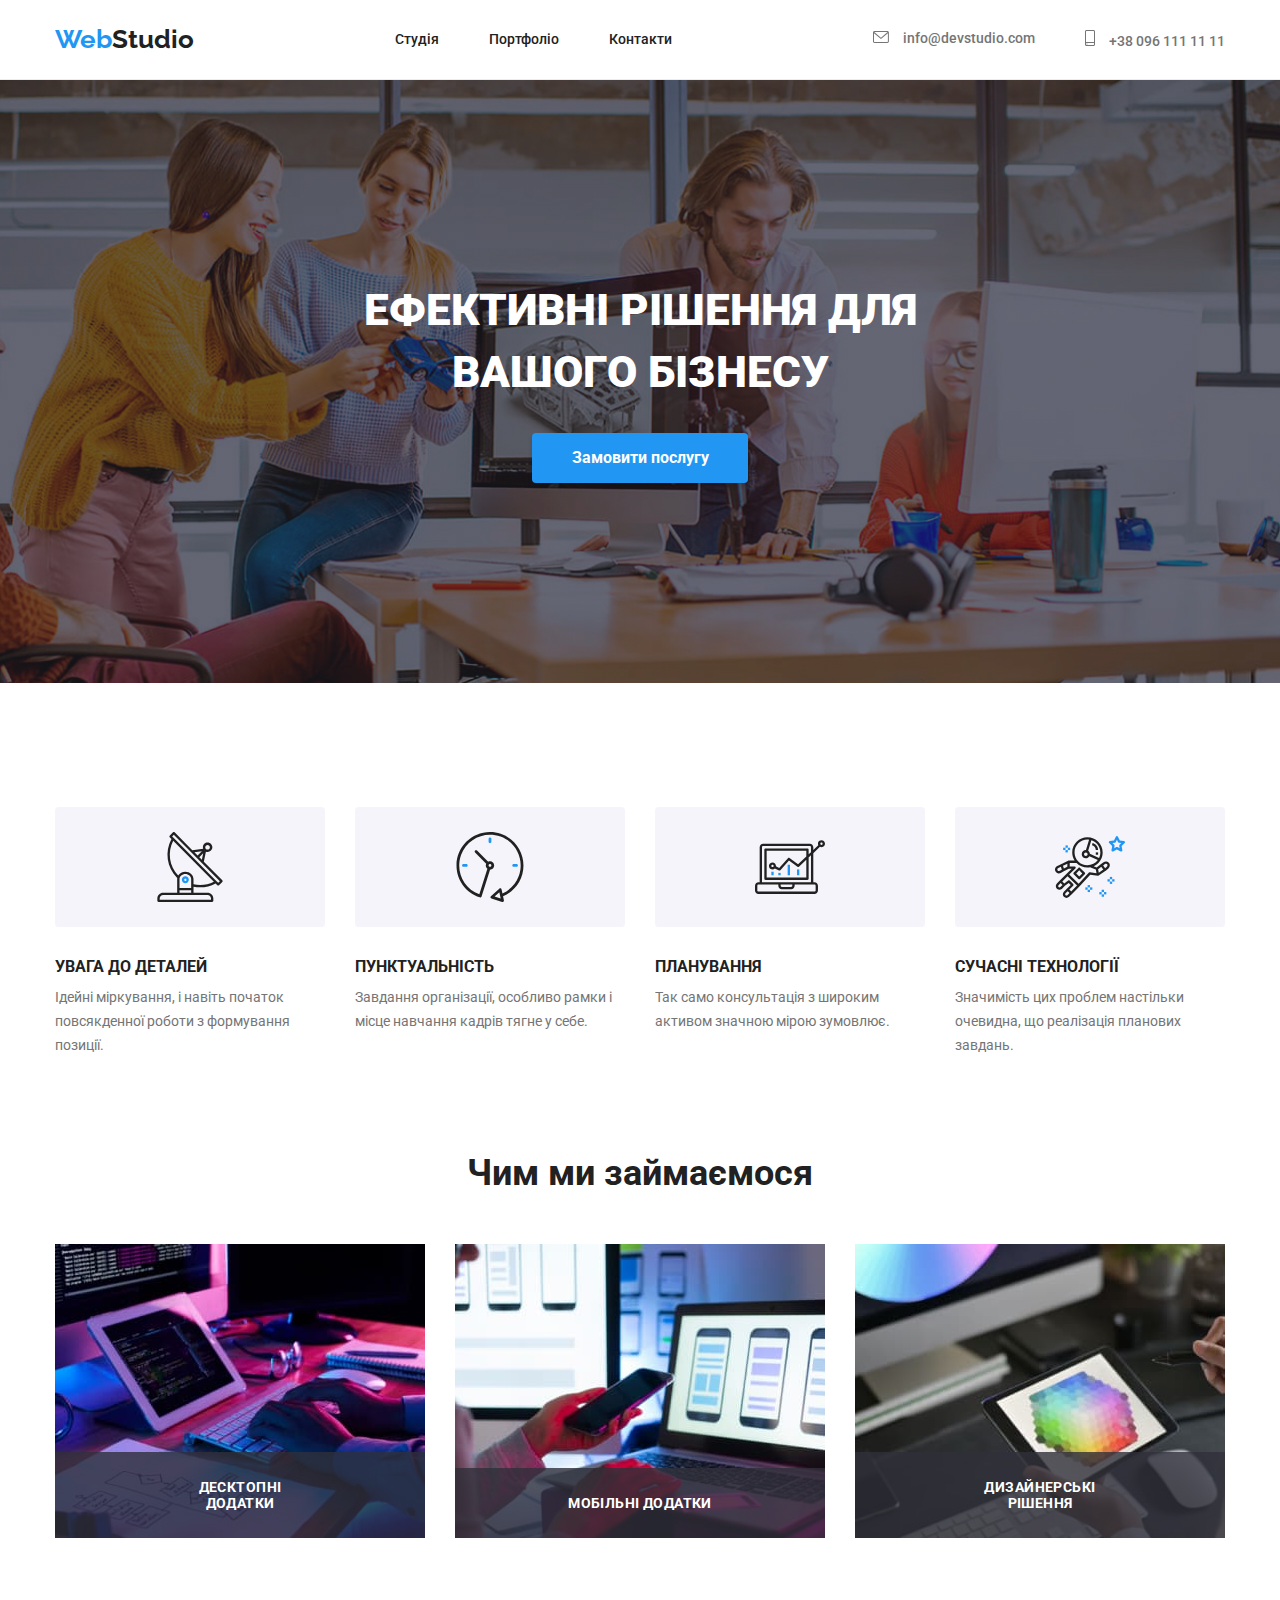
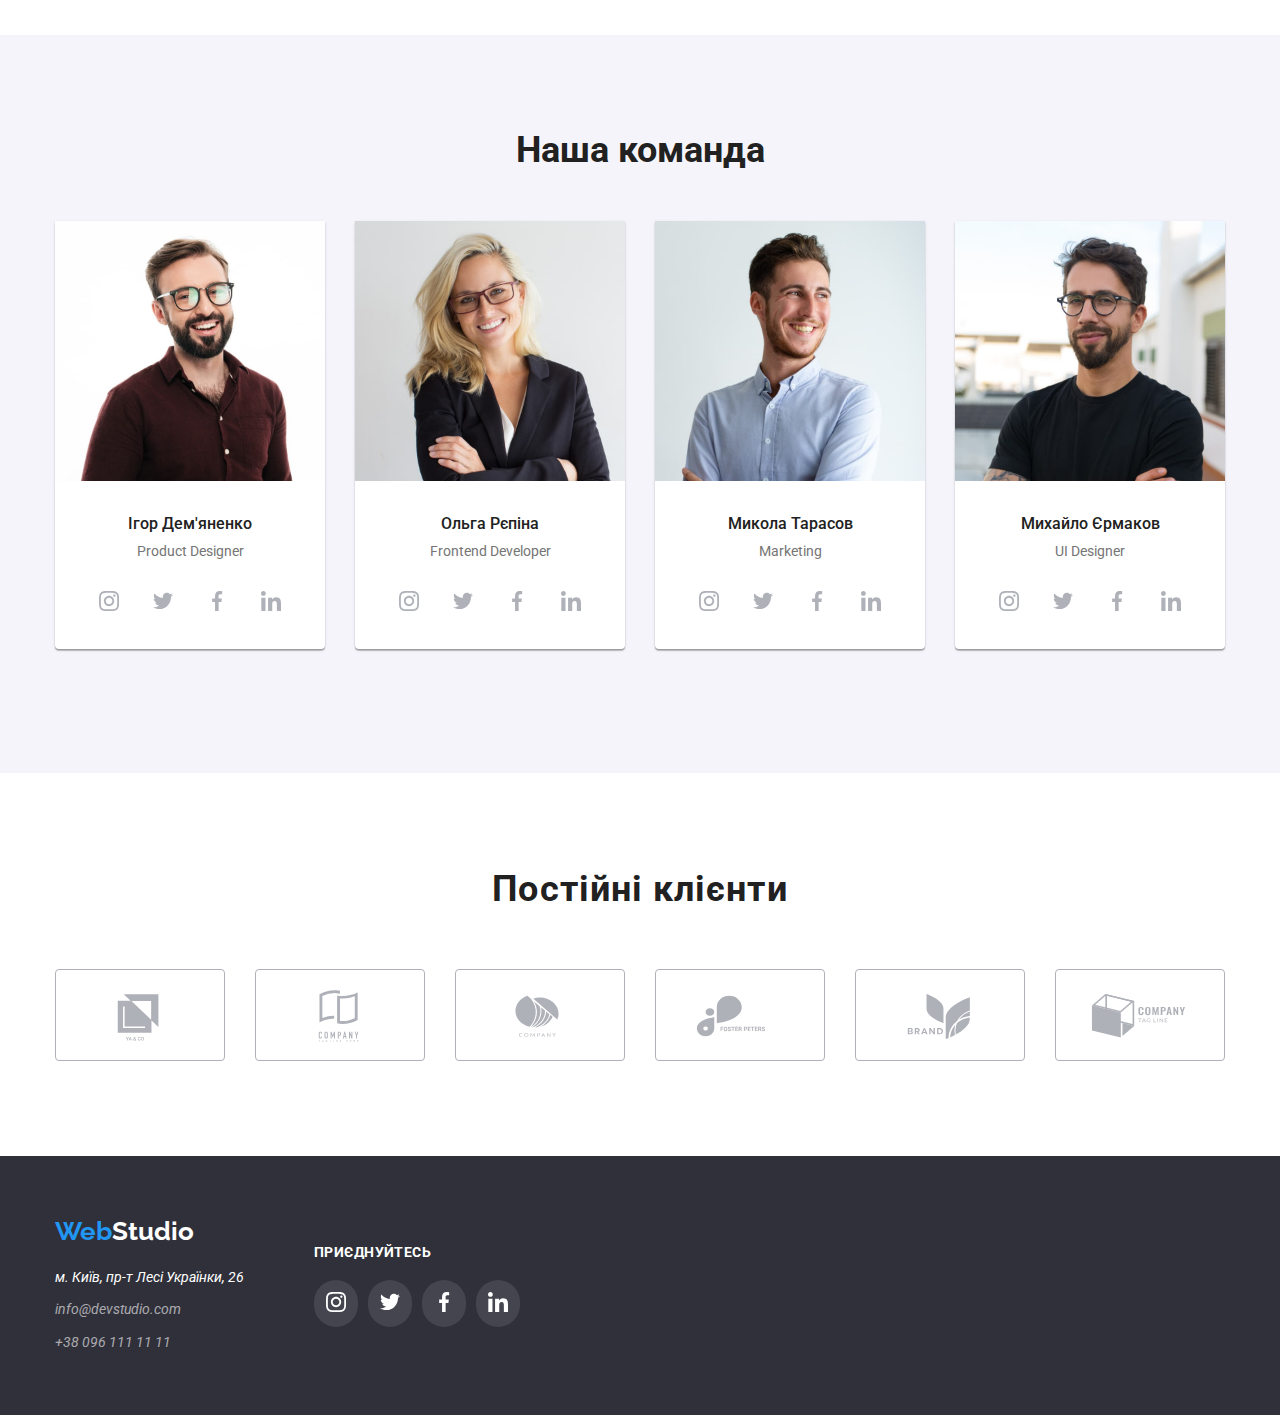
==== index.html @ 52e3fc61 "update" ====
<!DOCTYPE html>
<html lang="en">
  <head>
    <meta charset="UTF-8" />
    <meta name="viewport" content="width=device-width, initial-scale=1.0" />
    <link
      rel="stylesheet"
      href="https://cdnjs.cloudflare.com/ajax/libs/modern-normalize/2.0.0/modern-normalize.min.css"
    />
    <title>WebStudio</title>
    <link rel="preconnect" href="https://fonts.googleapis.com" />
    <link rel="preconnect" href="https://fonts.gstatic.com" crossorigin />
    <link
      href="https://fonts.googleapis.com/css2?family=Raleway:wght@700&family=Roboto:wght@400;500;700;900&display=swap"
      rel="stylesheet"
    />
    <link rel="stylesheet" href="./css/styles.css" />
  </head>
  <body>
    <header class="header">
      <div class="container">
        <a class="header-logo" href="./index.html"
          >Web<span class="header-span">Studio</span></a
        >
        <nav class="navigation">
          <ul class="nav-list">
            <li class="nav-list-item">
              <a class="nav-list-link" href="./index.html">Студія</a>
            </li>
            <li class="nav-list-item">
              <a class="nav-list-link" href="./portfolio.html">Портфоліо</a>
            </li>
            <li class="nav-list-item">
              <a class="nav-list-link" href="#">Контакти</a>
            </li>
          </ul>
        </nav>
        <div class="contact-list">
          <div class="contact-email">
            <svg class="contacts-email__icon" width="16px" height="12px">
              <use href="./images/symbol-defs.svg#icon-envelope"></use>
            </svg>
            <a class="contact-list-link" href="mailto:info@devstudio.com"
              >info@devstudio.com</a
            >
          </div>
          <div class="contact-tel">
            <svg class="contacts-tel__icon" width="10" height="16">
              <use href="./images/symbol-defs.svg#icon-smartphone"></use>
            </svg>
            <a class="contact-list-link" href="tel:+380961111111"
              >+38 096 111 11 11</a
            >
          </div>
        </div>
      </div>
    </header>
    <main class="main">
      <section class="hero">
        <div class="container">
          <h1 class="hero-title">
            Ефективні рішення для <br />
            вашого бізнесу
          </h1>
          <button class="hero-btn" type="button">Замовити послугу</button>
        </div>
      </section>
      <section class="features">
        <div class="container">
          <ul class="features-list">
            <li class="features-list-item">
              <h3 class="features-title">УВАГА ДО ДЕТАЛЕЙ</h3>
              <p class="features-text">
                Ідейні міркування, і навіть початок повсякденної роботи з
                формування позиції.
              </p>
            </li>
            <li class="features-list-item">
              <h3 class="features-title">ПУНКТУАЛЬНІСТЬ</h3>
              <p class="features-text">
                Завдання організації, особливо рамки і місце навчання кадрів
                тягне у себе.
              </p>
            </li>
            <li class="features-list-item">
              <h3 class="features-title">ПЛАНУВАННЯ</h3>
              <p class="features-text">
                Так само консультація з широким активом значною мірою зумовлює.
              </p>
            </li>
            <li class="features-list-item">
              <h3 class="features-title">СУЧАСНІ ТЕХНОЛОГІЇ</h3>
              <p class="features-text">
                Значимість цих проблем настільки очевидна, що реалізація
                планових завдань.
              </p>
            </li>
          </ul>
        </div>
      </section>
      <section class="work">
        <div class="container">
          <h2 class="work-title">Чим ми займаємося</h2>
          <ul class="work-list">
            <li class="work-list-item">
              <img
                class="work-img"
                src="./images/work/coding.jpg"
                alt="coding"
                width="370"
              />
              <div class="work__text">
                <p>Десктопні додатки</p>
              </div>
            </li>
            <li class="work-list-item">
              <img
                class="features-img"
                src="./images/work/working.jpg"
                alt="working"
                width="370"
              />
              <div class="work__text">
                <p>Мобільні додатки</p>
              </div>
            </li>
            <li class="work-list-item">
              <img
                class="work-img"
                src="./images/work/designing.jpg"
                alt="designing"
                width="370"
              />
              <div class="work__text">
                <p>Дизайнерські рішення</p>
              </div>
            </li>
          </ul>
        </div>
      </section>
      <section class="team">
        <div class="container">
          <h2 class="team-title">Наша команда</h2>
          <ul class="team-list">
            <li class="team-list-item">
              <article class="team-info">
                <img
                  class="team-img"
                  src="./images/team/Ігор.jpg"
                  alt="Ігор"
                  width="270"
                />
                <h3 class="team-name">Ігор Дем'яненко</h3>
                <p class="team-prof">Product Designer</p>
                <ul class="team-social">
                  <li class="team-social__item">
                    <svg class="team-social__icon">
                      <use href="./images/symbol-defs.svg#icon-instagram"></use>
                    </svg>
                  </li>
                  <li class="team-social__item">
                    <svg class="team-social__icon">
                      <use href="./images/symbol-defs.svg#icon-twitter"></use>
                    </svg>
                  </li>
                  <li class="team-social__item">
                    <svg class="team-social__icon">
                      <use href="./images/symbol-defs.svg#icon-facebook"></use>
                    </svg>
                  </li>
                  <li class="team-social__item">
                    <svg class="team-social__icon">
                      <use href="./images/symbol-defs.svg#icon-linkedin"></use>
                    </svg>
                  </li>
                </ul>
              </article>
            </li>
            <li class="team-list-item">
              <article class="team-info">
                <img
                  class="team-img"
                  src="./images/team/Ольга.jpg"
                  alt="Ольга"
                  width="270"
                />
                <h3 class="team-name">Ольга Рєпіна</h3>
                <p class="team-prof">Frontend Developer</p>
                <ul class="team-social">
                  <li class="team-social__item">
                    <svg class="team-social__icon">
                      <use href="./images/symbol-defs.svg#icon-instagram"></use>
                    </svg>
                  </li>
                  <li class="team-social__item">
                    <svg class="team-social__icon">
                      <use href="./images/symbol-defs.svg#icon-twitter"></use>
                    </svg>
                  </li>
                  <li class="team-social__item">
                    <svg class="team-social__icon">
                      <use href="./images/symbol-defs.svg#icon-facebook"></use>
                    </svg>
                  </li>
                  <li class="team-social__item">
                    <svg class="team-social__icon">
                      <use href="./images/symbol-defs.svg#icon-linkedin"></use>
                    </svg>
                  </li>
                </ul>
              </article>
            </li>
            <li class="team-list-item">
              <article class="team-info">
                <img
                  class="team-img"
                  src="./images/team/Микола.jpg"
                  alt="Микола"
                  width="270"
                />
                <h3 class="team-name">Микола Тарасов</h3>
                <p class="team-prof">Marketing</p>
                <ul class="team-social">
                  <li class="team-social__item">
                    <svg class="team-social__icon">
                      <use href="./images/symbol-defs.svg#icon-instagram"></use>
                    </svg>
                  </li>
                  <li class="team-social__item">
                    <svg class="team-social__icon">
                      <use href="./images/symbol-defs.svg#icon-twitter"></use>
                    </svg>
                  </li>
                  <li class="team-social__item">
                    <svg class="team-social__icon">
                      <use href="./images/symbol-defs.svg#icon-facebook"></use>
                    </svg>
                  </li>
                  <li class="team-social__item">
                    <svg class="team-social__icon">
                      <use href="./images/symbol-defs.svg#icon-linkedin"></use>
                    </svg>
                  </li>
                </ul>
              </article>
            </li>
            <li class="team-list-item">
              <article class="team-info">
                <img
                  class="team-img"
                  src="./images/team/Михайло.jpg"
                  alt="Михайло"
                  width="270"
                />
                <h3 class="team-name">Михайло Єрмаков</h3>
                <p class="team-prof">UI Designer</p>
                <ul class="team-social">
                  <li class="team-social__item">
                    <svg class="team-social__icon">
                      <use href="./images/symbol-defs.svg#icon-instagram"></use>
                    </svg>
                  </li>
                  <li class="team-social__item">
                    <svg class="team-social__icon">
                      <use href="./images/symbol-defs.svg#icon-twitter"></use>
                    </svg>
                  </li>
                  <li class="team-social__item">
                    <svg class="team-social__icon">
                      <use href="./images/symbol-defs.svg#icon-facebook"></use>
                    </svg>
                  </li>
                  <li class="team-social__item">
                    <svg class="team-social__icon">
                      <use href="./images/symbol-defs.svg#icon-linkedin"></use>
                    </svg>
                  </li>
                </ul>
              </article>
            </li>
          </ul>
        </div>
      </section>
      <section class="brands">
        <div class="container">
          <h2 class="brands__title">Постійні клієнти</h2>
          <ul class="brands__list">
            <li class="brands-list__item">
              <svg class="brands__icon">
                <use href="./images/symbol-defs.svg#icon-yaco"></use>
              </svg>
            </li>
            <li class="brands-list__item">
              <svg class="brands__icon">
                <use href="./images/symbol-defs.svg#icon-taghere"></use>
              </svg>
            </li>
            <li class="brands-list__item">
              <svg class="brands__icon">
                <use href="./images/symbol-defs.svg#icon-company"></use>
              </svg>
            </li>
            <li class="brands-list__item">
              <svg class="brands__icon">
                <use href="./images/symbol-defs.svg#icon-foster"></use>
              </svg>
            </li>
            <li class="brands-list__item">
              <svg class="brands__icon">
                <use href="./images/symbol-defs.svg#icon-brand"></use>
              </svg>
            </li>
            <li class="brands-list__item">
              <svg class="brands__icon">
                <use href="./images/symbol-defs.svg#icon-tagline"></use>
              </svg>
            </li>
          </ul>
        </div>
      </section>
    </main>
    <footer class="footer">
      <div class="container">
        <div class="footer-pages__left">
        <a class="footer-logo" href="#"
          >Web<span class="footer-span">Studio</span></a
        >
        <address class="address">
          <p class="footer-adress">м. Київ, пр-т Лесі Українки, 26</p>
          <a class="footer-mail" href="mailto:info@devstudio.com"
            >info@devstudio.com</a
          >
          <a class="footer-tel" href="tel:+380961111111">+38 096 111 11 11</a>
        </address>
      </div>
        <div class="footer-pages__right">
          <h3 class="footer-pages__title">приєднуйтесь</h3>
          <ul class="footer-social__list">
            <li class="footer-social__item">
              <svg class="footer__icon">
                <use href="./images/symbol-defs.svg#icon-instagram"></use>
              </svg>
            </li>
            <li class="footer-social__item">
              <svg class="footer__icon">
                <use href="./images/symbol-defs.svg#icon-twitter"></use>
              </svg>
            </li>
            <li class="footer-social__item">
              <svg class="footer__icon">
                <use href="./images/symbol-defs.svg#icon-facebook"></use>
              </svg>
            </li>
            <li class="footer-social__item">
              <svg class="footer__icon">
                <use href="./images/symbol-defs.svg#icon-linkedin"></use>
              </svg>
            </li>
          </ul>
        </div>
      </div>
    </footer>
  </body>
</html>
---- css/styles.css ----
:root {
  --web-studio-black: #212121;
  --web-studio-blue: #2196f3;
  --web-studio-white: #ffffff;
  --web-studio-white2: #f5f4fa;
  --web-studio-gray: #757575;
}
body {
  color: var(--web-studio-black);
  font-family: "Roboto", sans-serif;
  font-size: 14px;
  font-style: normal;
  line-height: normal;
  font-weight: 400;
}
ul {
  list-style-type: none;
}
a {
  text-decoration: none;
}
p,
h1,
h2,
h3,
h4,
h5,
h6 {
  margin: 0;
}

ul,
ol {
  padding-left: 0;
  margin: 0;
}
.container {
  width: 1200px;
  padding: 0 15px;
  margin: 0 auto;
}
.header .container {
  display: flex;
  align-items: center;
  justify-content: space-between;
}
.header {
  padding: 24px 0 25px;
  border-bottom: 1px solid #ececec;
}
.header-logo {
  color: var(--web-studio-blue);
  font-family: "Raleway", sans-serif;
  font-size: 26px;
  font-weight: 700;
}
.header-span {
  color: var(--web-studio-black);
}
.nav-list {
  display: flex;
  align-items: center;
  gap: 50px;
}
.nav-list-link {
  color: var(--web-studio-black);
  font-weight: 500;
}
.nav-list-link:hover {
  color: var(--web-studio-blue);
}
.contact-list {
  display: flex;
  gap: 50px;
}
.contact-list-link {
  color: var(--web-studio-gray);
  font-weight: 500;
}
.contact-list-link:hover {
  color: var(--web-studio-blue);
}

.contacts-email__icon,
.contacts-tel__icon {
  fill: #757575;
  margin-right: 11px;
}
.contact-email:hover svg,
.contact-tel:hover svg {
  fill: #2196f3;
}

.hero {
  background-color: #2f303a;
  padding: 200px 0;
  background-image: linear-gradient(
      to right,
      rgba(47, 48, 58, 0.4),
      rgba(47, 48, 58, 0.4)
    ),
    url(../images/hero.jpg);
  background-repeat: no-repeat;
  background-size: cover;
  background-position: center;
}
.hero-title {
  color: var(--web-studio-white);
  text-align: center;
  font-size: 44px;
  font-weight: 900;
  line-height: 1.4;
  text-transform: uppercase;
  margin-bottom: 30px;
}
.hero-btn {
  color: var(--web-studio-white);
  font-size: 16px;
  font-weight: 700;
  line-height: 1.9;

  width: 216px;
  height: 50px;
  background-color: var(--web-studio-blue);
  border: none;
  border-radius: 4px;
  margin: 0 auto;
  display: block;
  box-shadow: 0px 4px 4px 0px rgba(0, 0, 0, 0.15);
}
.features {
  padding-top: 94px;
  padding-bottom: 94px;
}
.features-list {
  display: flex;
  gap: 30px;
}
.features-list-item::before {
  content: "";
  display: block;
  height: 120px;
  background-color: #f5f4fa;
  background-repeat: no-repeat;
  background-position: center;
  border-radius: 4px;
  margin-top: 30px;
  margin-bottom: 30px;
}
.features-list-item:first-child::before {
  background-image: url("../images/features/antenna.svg");
}
.features-list-item:nth-child(2)::before {
  background-image: url("../images/features/clock.svg");
}
.features-list-item:nth-child(3)::before {
  background-image: url("../images/features/diagram.svg");
}
.features-list-item:last-child::before {
  background-image: url("../images/features/astronaut.svg");
}
.features-list-item {
  max-width: 270px;
}
.features-title {
  color: var(--web-studio-black);
  font-weight: 700;
  text-transform: uppercase;
  margin-bottom: 10px;
}
.features-text {
  color: var(--web-studio-gray);
  line-height: 1.7;
}
.work {
  padding-bottom: 94px;
}
.work-title {
  color: var(--web-studio-black);
  text-align: center;
  font-size: 36px;
  font-weight: 700;
  margin-bottom: 50px;
}

.work-list-item {
  position: relative;
}

.work-img {
  width: 370px;
  height: 294px;
}

.work__text {
  width: 100%;
  font-weight: 700;
  font-size: 14px;
  text-transform: uppercase;
  text-align: center;
  color: #fff;
  background-color: rgba(47, 48, 58, 0.8);
  padding: 27px 113px;
  letter-spacing: 0.03em;
  position: absolute;
  bottom: 3px;
}

.work-list {
  display: flex;
  gap: 30px;
}
.team {
  background: var(--web-studio-white2);
  padding-bottom: 94px;
  padding-top: 94px;
}
.team-title {
  color: var(--web-studio-black);
  text-align: center;
  font-size: 36px;
  font-weight: 700;
  margin-bottom: 50px;
}
.team-list-item {
  padding-bottom: 30px;
}
.team-info {
  width: 270px;
  height: 428px;
  border-radius: 0px 0px 4px 4px;
  background: #fff;
  box-shadow: 0px 2px 1px 0px rgba(0, 0, 0, 0.2),
    0px 1px 1px 0px rgba(0, 0, 0, 0.14), 0px 1px 3px 0px rgba(0, 0, 0, 0.12);
}
.team-img {
  width: 270px;
  height: 260px;
}
.team-name {
  color: var(--web-studio-black);
  text-align: center;
  font-weight: 500;
  margin: 30px 0 10px;
}
.team-prof {
  color: var(--web-studio-gray);
  text-align: center;
}
.team-list {
  display: flex;
  gap: 30px;
}

.team-social {
  display: flex;
  justify-content: center;
  gap: 10px;
  align-items: center;
  margin-top: 20px;
}
.team-social__item {
  padding: 12px;
  border-radius: 22px;
  cursor: pointer;
}
.team-social__item:hover {
  background-color: #2196f3;
}
.team-social__item:hover svg {
  fill: #fff;
}
.team-social__icon {
  fill: #afb1b8;
  width: 20px;
  height: 20px;
}
.team-social__icon:hover {
  fill: #fff;
}

.brands {
  padding: 95px 0;
}
.brands__title {
  font-weight: 700;
  font-size: 36px;
  letter-spacing: 0.03em;
  text-align: center;
  color: #212121;
  margin-bottom: 59px;
}
.brands__list {
  display: flex;
  justify-content: space-between;
  align-items: center;
}
.brands-list__item {
  width: 170px;
  height: 92px;
  border: 1px solid #afb1b8;
  border-radius: 4px;
  padding: 17px 30px;
}
.brands-list__item:hover {
  border-color: #2196f3;
  cursor: pointer;
}
.brands-list__item:hover svg {
  fill: #2196f3;
  cursor: pointer;
}
.brands__icon {
  width: 106px;
  height: 60px;
  fill: #afb1b8;
}

.footer {
  background-color: #2f303a;
  padding: 60px 0;
}

.footer .container {
  display: flex;
  align-items: center;
  gap: 70px;
}

.footer-pages__left {
  display: flex;
  flex-direction: column;
}

.footer-logo {
  color: var(--web-studio-blue);
  font-family: "Raleway", sans-serif;
  font-size: 26px;
  font-weight: 700;
  display: block;
  margin-bottom: 20px;
}
.footer-span {
  color: var(--web-studio-white);
}
.footer-adress {
  color: var(--web-studio-white);
  line-height: 1.7;
}
.footer-mail {
  color: rgba(255, 255, 255, 0.6);
  font-size: 14px;
  line-height: 1.7;
}
.footer-tel {
  color: rgba(255, 255, 255, 0.6);
  font-size: 14px;
  line-height: 1.7;
}
.address {
  display: flex;
  flex-direction: column;
  gap: 9px;
}

.footer-pages__title {
  font-weight: 700;
  font-size: 14px;
  letter-spacing: 0.03em;
  text-transform: uppercase;
  color: #fff;
  margin-bottom: 20px;
}
.footer-social__list {
  display: flex;
  gap: 10px;
}
.footer-social__item {
  display: inline-block;
  padding: 12px;
  border-radius: 22px;
  background-color: rgba(255, 255, 255, 0.1);
}
.footer-social__item:hover {
  background-color: #2196f3;
  cursor: pointer;
}
.footer__icon {
  fill: #fff;
  width: 20px;
  height: 20px;
}
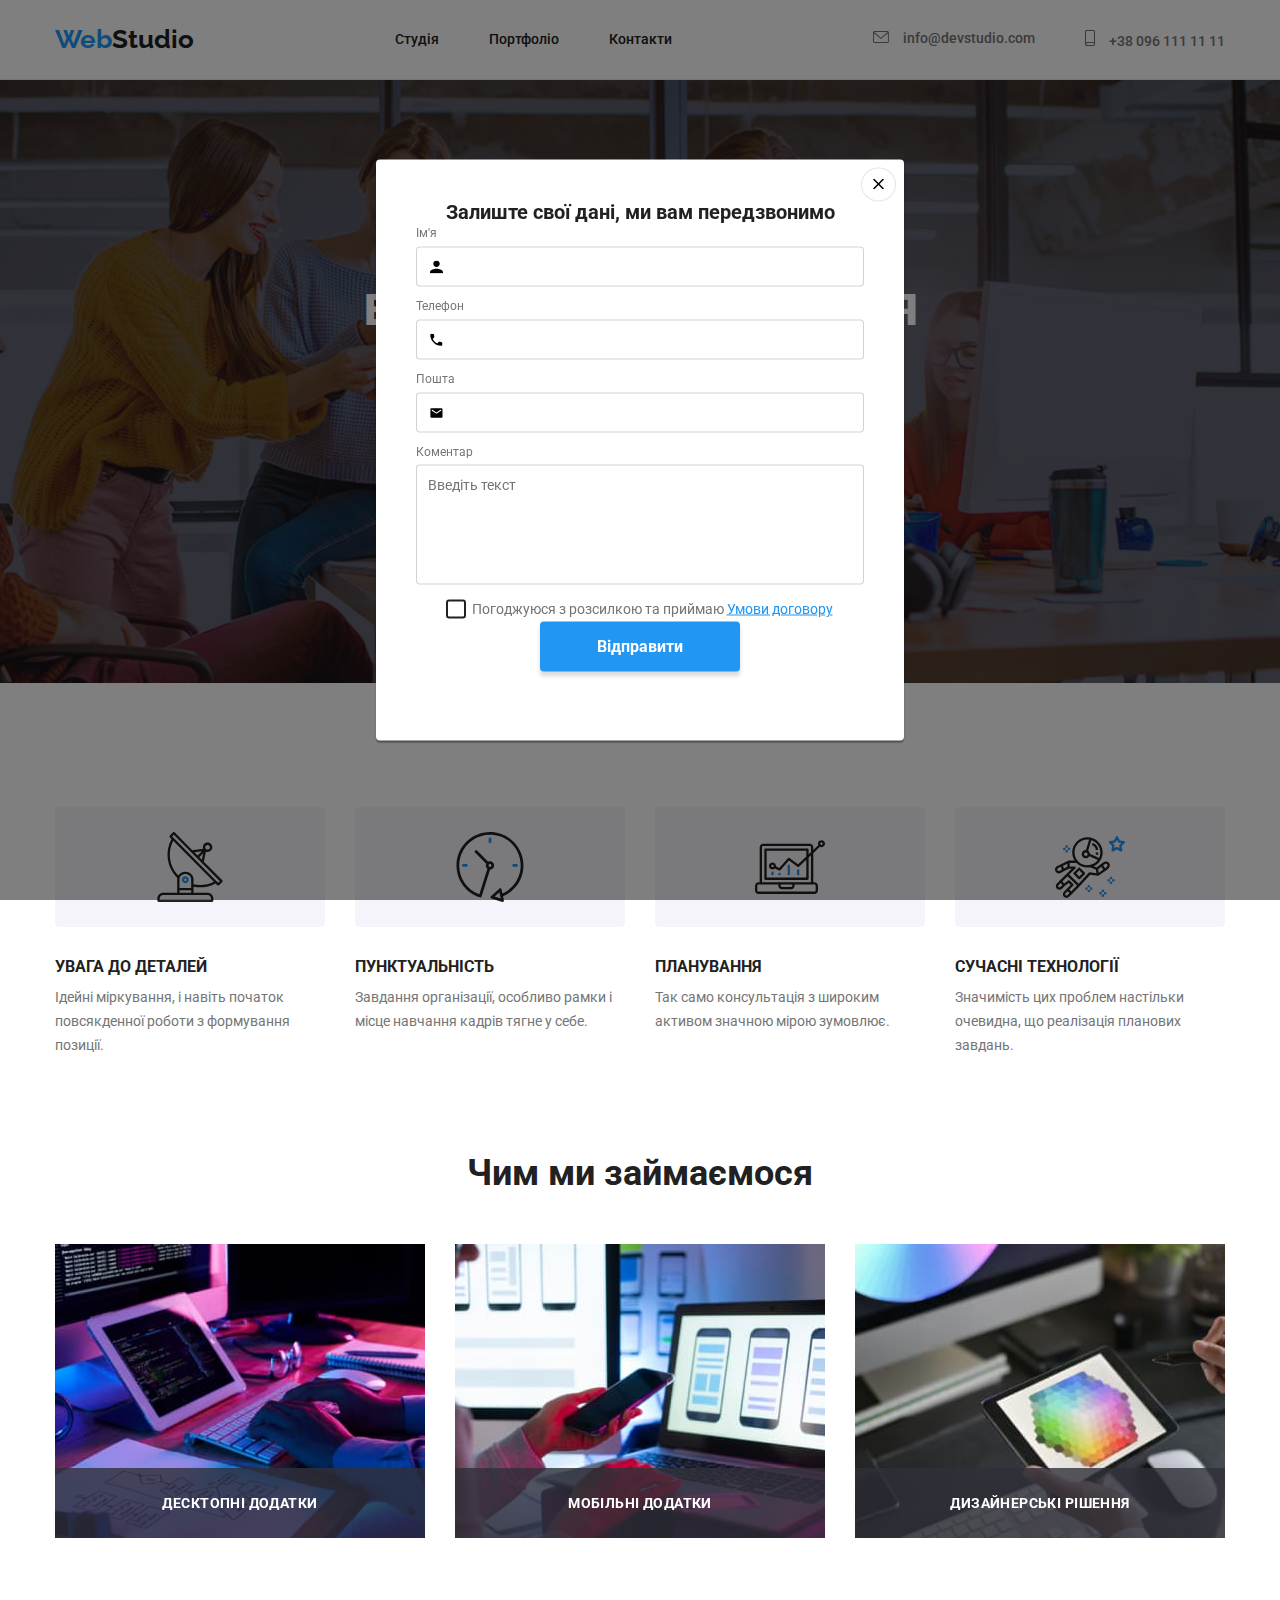
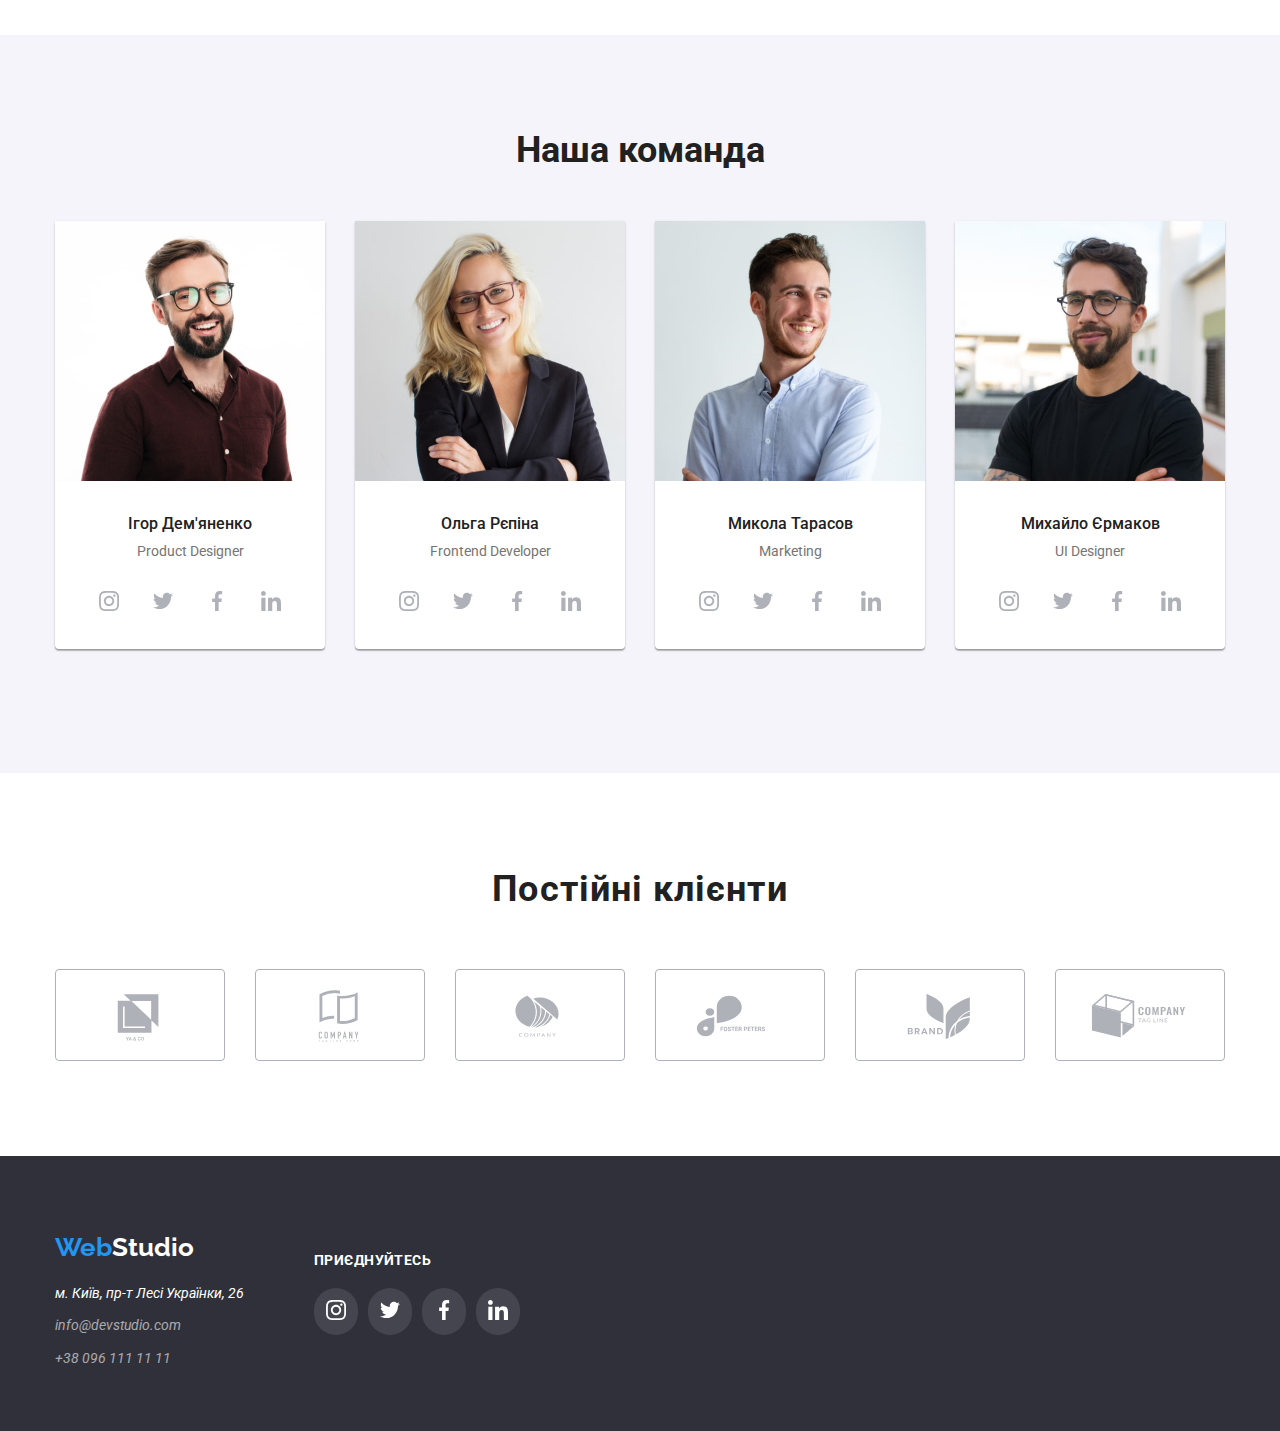
==== commit e0c7fb58: "update" ====
--- a/index.html
+++ b/index.html
@@ -37,19 +37,19 @@
         </nav>
         <div class="contact-list">
           <div class="contact-email">
-            <svg class="contacts-email__icon" width="16px" height="12px">
-              <use href="./images/symbol-defs.svg#icon-envelope"></use>
-            </svg>
-            <a class="contact-list-link" href="mailto:info@devstudio.com"
-              >info@devstudio.com</a
+            <a class="contact-list-link" href="mailto:info@devstudio.com">
+              <svg class="contacts-email__icon" width="16px" height="12px">
+                <use href="./images/symbol-defs.svg#icon-envelope"></use>
+              </svg>
+              info@devstudio.com</a
             >
           </div>
           <div class="contact-tel">
-            <svg class="contacts-tel__icon" width="10" height="16">
-              <use href="./images/symbol-defs.svg#icon-smartphone"></use>
-            </svg>
-            <a class="contact-list-link" href="tel:+380961111111"
-              >+38 096 111 11 11</a
+            <a class="contact-list-link" href="tel:+380961111111">
+              <svg class="contacts-tel__icon" width="10" height="16">
+                <use href="./images/symbol-defs.svg#icon-smartphone"></use>
+              </svg>
+              +38 096 111 11 11</a
             >
           </div>
         </div>
@@ -62,7 +62,75 @@
             Ефективні рішення для <br />
             вашого бізнесу
           </h1>
-          <button class="hero-btn" type="button">Замовити послугу</button>
+          <button class="hero-btn button" type="button" data-open-modal>
+            Замовити послугу
+          </button>
+          <div class="backdrop is-hidden" data-modal>
+            <div class="modal">
+              <form class="modal__form">
+                <h3 class="modal__title">
+                  Залиште свої дані, ми вам передзвонимо
+                </h3>
+                <ul class="modal-form__list">
+                  <li class="modal__item">
+                    <label for="name" class="modal__label">Ім'я</label>
+                    <input type="text" id="name" class="modal__input" />
+                    <svg class="modal__icon">
+                      <use
+                        href="./images/modal/symbol-defs.svg#icon-modal-1"
+                      ></use>
+                    </svg>
+                  </li>
+                  <li class="modal__item">
+                    <label for="phone" class="modal__label">Телефон</label>
+                    <input type="phone" id="phone" class="modal__input" />
+                    <svg class="modal__icon">
+                      <use
+                        href="./images/modal/symbol-defs.svg#icon-modal-2"
+                      ></use>
+                    </svg>
+                  </li>
+                  <li class="modal__item">
+                    <label for="email" class="modal__label">Пошта</label>
+                    <input type="email" id="email" class="modal__input" />
+                    <svg class="modal__icon">
+                      <use
+                        href="./images/modal/symbol-defs.svg#icon-modal-3"
+                      ></use>
+                    </svg>
+                  </li>
+                  <li class="modal__item">
+                    <label for="com" class="modal__label">Коментар</label>
+                    <textarea
+                      name="text"
+                      id="com"
+                      class="modal__com"
+                      placeholder="Введіть текст"
+                    ></textarea>
+                  </li>
+                </ul>
+                <div class="modal-form__box">
+                  <input type="checkbox" class="modal__checkbox" />
+                  <div class="modal__text">
+                    <p>
+                      Погоджуюся з розсилкою та приймаю
+                      <a class="modal__link" href="#">Умови договору</a>
+                    </p>
+                  </div>
+                </div>
+                <button type="submit" class="hero-btn__submit button">
+                  Відправити
+                </button>
+              </form>
+              <button type="button" class="modal-btn__close" data-close-modal>
+                <svg class="modal-icon__close">
+                  <use
+                    href="./images/modal/symbol-defs.svg#icon-modal-close"
+                  ></use>
+                </svg>
+              </button>
+            </div>
+          </div>
         </div>
       </section>
       <section class="features">
@@ -322,17 +390,17 @@
     <footer class="footer">
       <div class="container">
         <div class="footer-pages__left">
-        <a class="footer-logo" href="#"
-          >Web<span class="footer-span">Studio</span></a
-        >
-        <address class="address">
-          <p class="footer-adress">м. Київ, пр-т Лесі Українки, 26</p>
-          <a class="footer-mail" href="mailto:info@devstudio.com"
-            >info@devstudio.com</a
+          <a class="footer-logo" href="#"
+            >Web<span class="footer-span">Studio</span></a
           >
-          <a class="footer-tel" href="tel:+380961111111">+38 096 111 11 11</a>
-        </address>
-      </div>
+          <address class="address">
+            <p class="footer-adress">м. Київ, пр-т Лесі Українки, 26</p>
+            <a class="footer-mail" href="mailto:info@devstudio.com"
+              >info@devstudio.com</a
+            >
+            <a class="footer-tel" href="tel:+380961111111">+38 096 111 11 11</a>
+          </address>
+        </div>
         <div class="footer-pages__right">
           <h3 class="footer-pages__title">приєднуйтесь</h3>
           <ul class="footer-social__list">
@@ -360,5 +428,6 @@
         </div>
       </div>
     </footer>
+    <script src="js/modal.js"></script>
   </body>
 </html>
--- a/css/styles.css
+++ b/css/styles.css
@@ -113,7 +113,7 @@
   text-transform: uppercase;
   margin-bottom: 30px;
 }
-.hero-btn {
+.button {
   color: var(--web-studio-white);
   font-size: 16px;
   font-weight: 700;
@@ -128,6 +128,174 @@
   display: block;
   box-shadow: 0px 4px 4px 0px rgba(0, 0, 0, 0.15);
 }
+
+.hero-btn__submit {
+  width: 200px;
+}
+
+.backdrop {
+  position: fixed;
+  top: 0;
+  left: 0;
+  width: 100%;
+  height: 100%;
+  background-color: rgba(0, 0, 0, 0.5);
+  opacity: 1;
+}
+
+.backdrop .is-hidden {
+  opacity: 0;
+  pointer-events: none;
+}
+
+.no-scroll {
+  overflow: hidden;
+}
+
+.modal {
+  position: absolute;
+  top: 50%;
+  left: 50%;
+  min-width: 528px;
+  min-height: 581px;
+  border-radius: 4px;
+  padding: 40px;
+  box-shadow: 0 2px 1px 0 rgba(0, 0, 0, 0.2), 0 1px 1px 0 rgba(0, 0, 0, 0.14),
+    0 1px 3px 0 rgba(0, 0, 0, 0.12);
+  background-color: var(--web-studio-white);
+  transform: translate(-50%, -50%);
+}
+
+.modal-form__list {
+  display: flex;
+  flex-wrap: wrap;
+  flex-direction: column;
+}
+
+.modal__item {
+  position: relative;
+  width: 448px;
+}
+
+.modal__title {
+  color: #212121;
+  font-size: 20px;
+  text-align: center;
+}
+
+.modal__label {
+  color: #757575;
+  font-size: 12px;
+}
+
+.modal__input {
+  width: 448px;
+  height: 40px;
+  padding-left: 40px;
+  margin: 7px 0 10px;
+  border-radius: 4px;
+  border: 1px solid rgba(33, 33, 33, 0.2);
+  cursor: pointer;
+}
+
+.modal__input {
+  outline: var(--web-studio-blue);
+}
+
+.modal__icon {
+  position: absolute;
+  top: 37px;
+  left: 14px;
+  width: 13px;
+  height: 13px;
+}
+
+.modal__input:hover,
+.modal__input:hover + .modal__icon {
+  border-color: var(--web-studio-blue);
+  fill: var(--web-studio-blue);
+}
+
+.modal__com {
+  margin: 6px 0 10px;
+  padding: 11px;
+  width: 448px;
+  height: 120px;
+  border-radius: 4px;
+  border: 1px solid rgba(33, 33, 33, 0.2);
+  resize: none;
+  cursor: text;
+}
+
+.modal__com:hover,
+.modal__com:focus {
+  border-color: var(--web-studio-blue);
+  outline-color: var(--web-studio-blue);
+}
+
+.modal-form__box {
+  display: flex;
+  align-items: center;
+  justify-content: center;
+  gap: 8px;
+}
+
+.modal__text {
+  color: #757575;
+  line-height: 1.71; /* 24/14 */
+}
+
+.modal__checkbox {
+  position: relative;
+  width: 16px;
+  height: 15px;
+  border-radius: 1px;
+  outline: 2px solid #212121;
+  appearance: none;
+  cursor: pointer;
+}
+
+.modal__checkbox:checked::after {
+  content: '';
+  display: flex;
+  justify-content: center;
+  align-items: center;
+  position: absolute;
+  width: 100%;
+  height: 100%;
+  color: var(--web-studio-white);
+  border-radius: 2px;
+  outline: 3px solid var(--web-studio-blue);
+  background-color: var(--web-studio-blue);
+  background-image: url(../images/modal/check.svg);
+  background-position: center;
+  background-repeat: no-repeat;
+}
+
+.modal__link {
+  text-decoration: underline;
+  color: var(--web-studio-blue);
+}
+
+.modal-btn__close {
+  position: absolute;
+  top: 8px;
+  right: 8px;
+  padding: 8px 11px;
+  border: 1px solid rgba(0, 0, 0, 0.1);
+  border-radius: 100%;
+  background-color: var(--web-studio-white);
+}
+
+.modal-icon__close {
+  width: 11px;
+  height: 11px;
+}
+
+.modal-icon__close:hover {
+  fill: var(--web-studio-blue);
+}
+
 .features {
   padding-top: 94px;
   padding-bottom: 94px;
@@ -200,7 +368,7 @@
   text-align: center;
   color: #fff;
   background-color: rgba(47, 48, 58, 0.8);
-  padding: 27px 113px;
+  padding: 27px;
   letter-spacing: 0.03em;
   position: absolute;
   bottom: 3px;
@@ -330,6 +498,7 @@
 .footer-pages__left {
   display: flex;
   flex-direction: column;
+  padding-top: 16px;
 }
 
 .footer-logo {
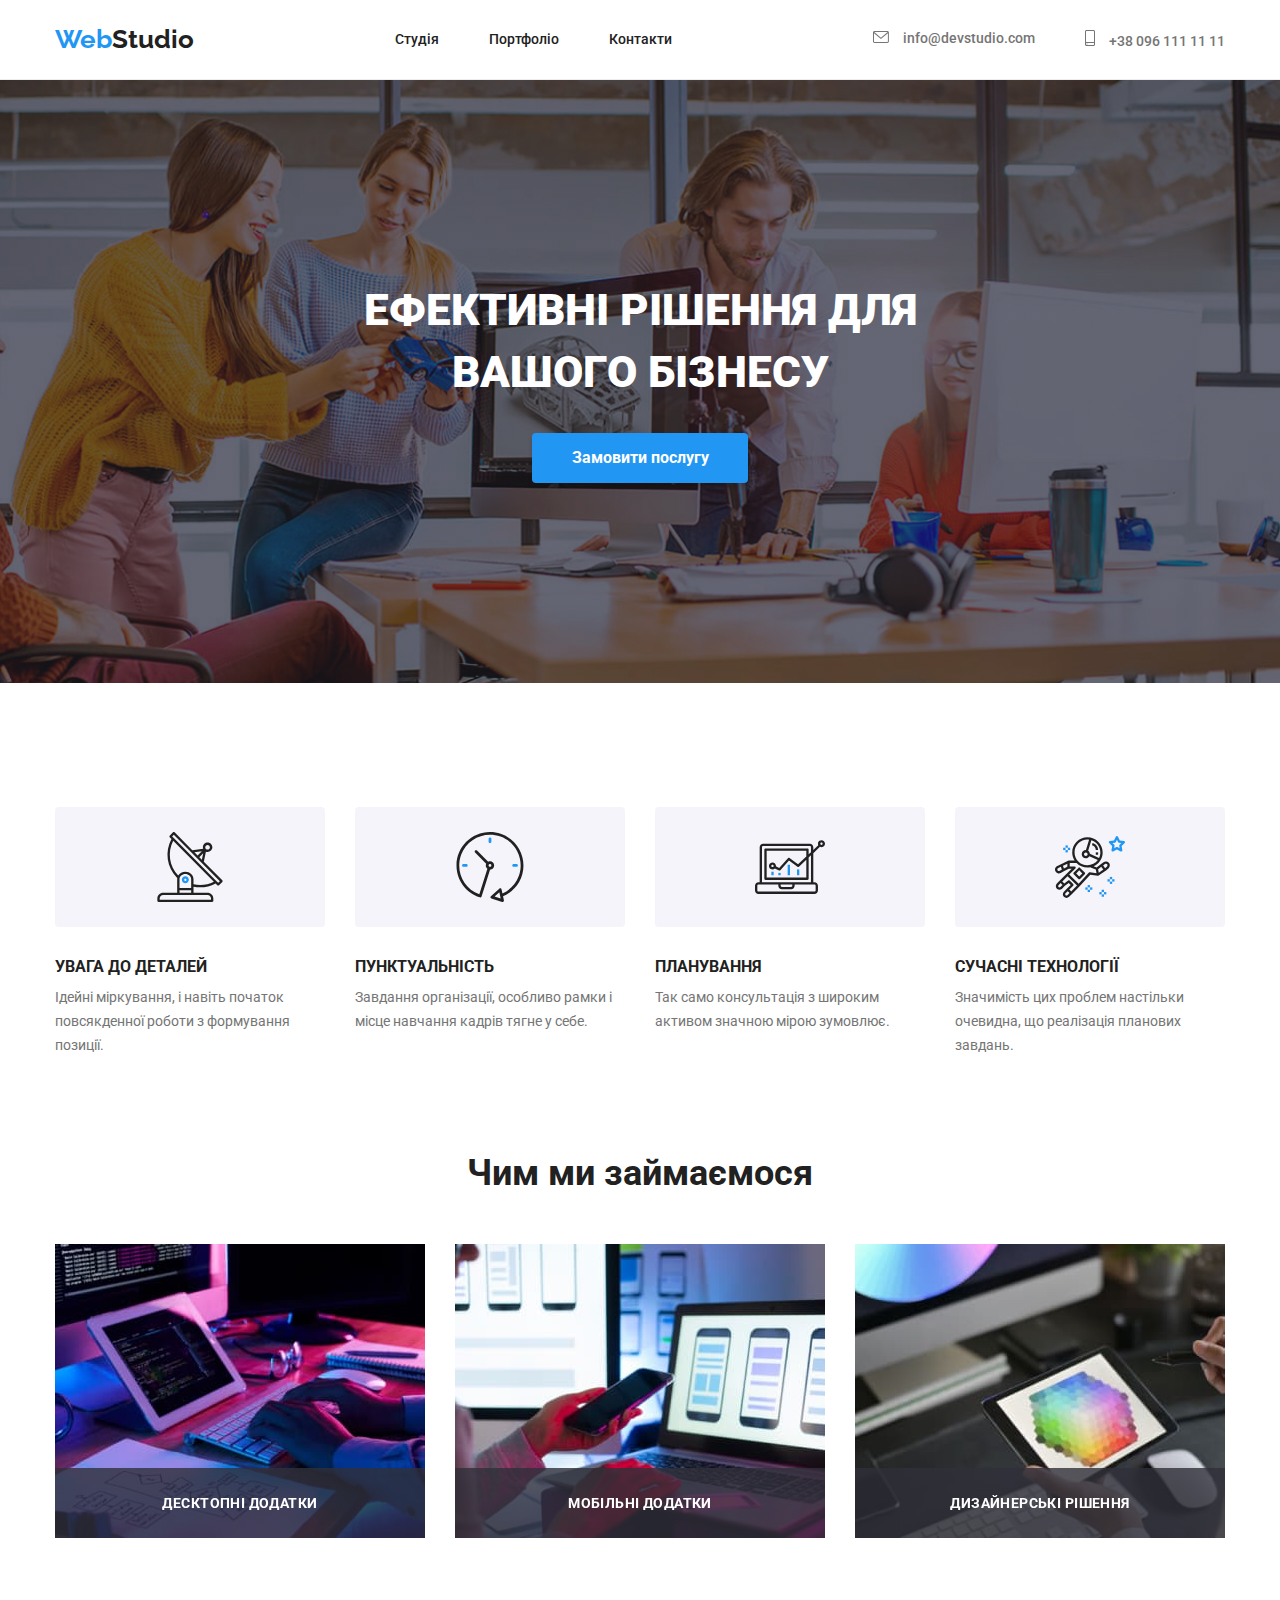
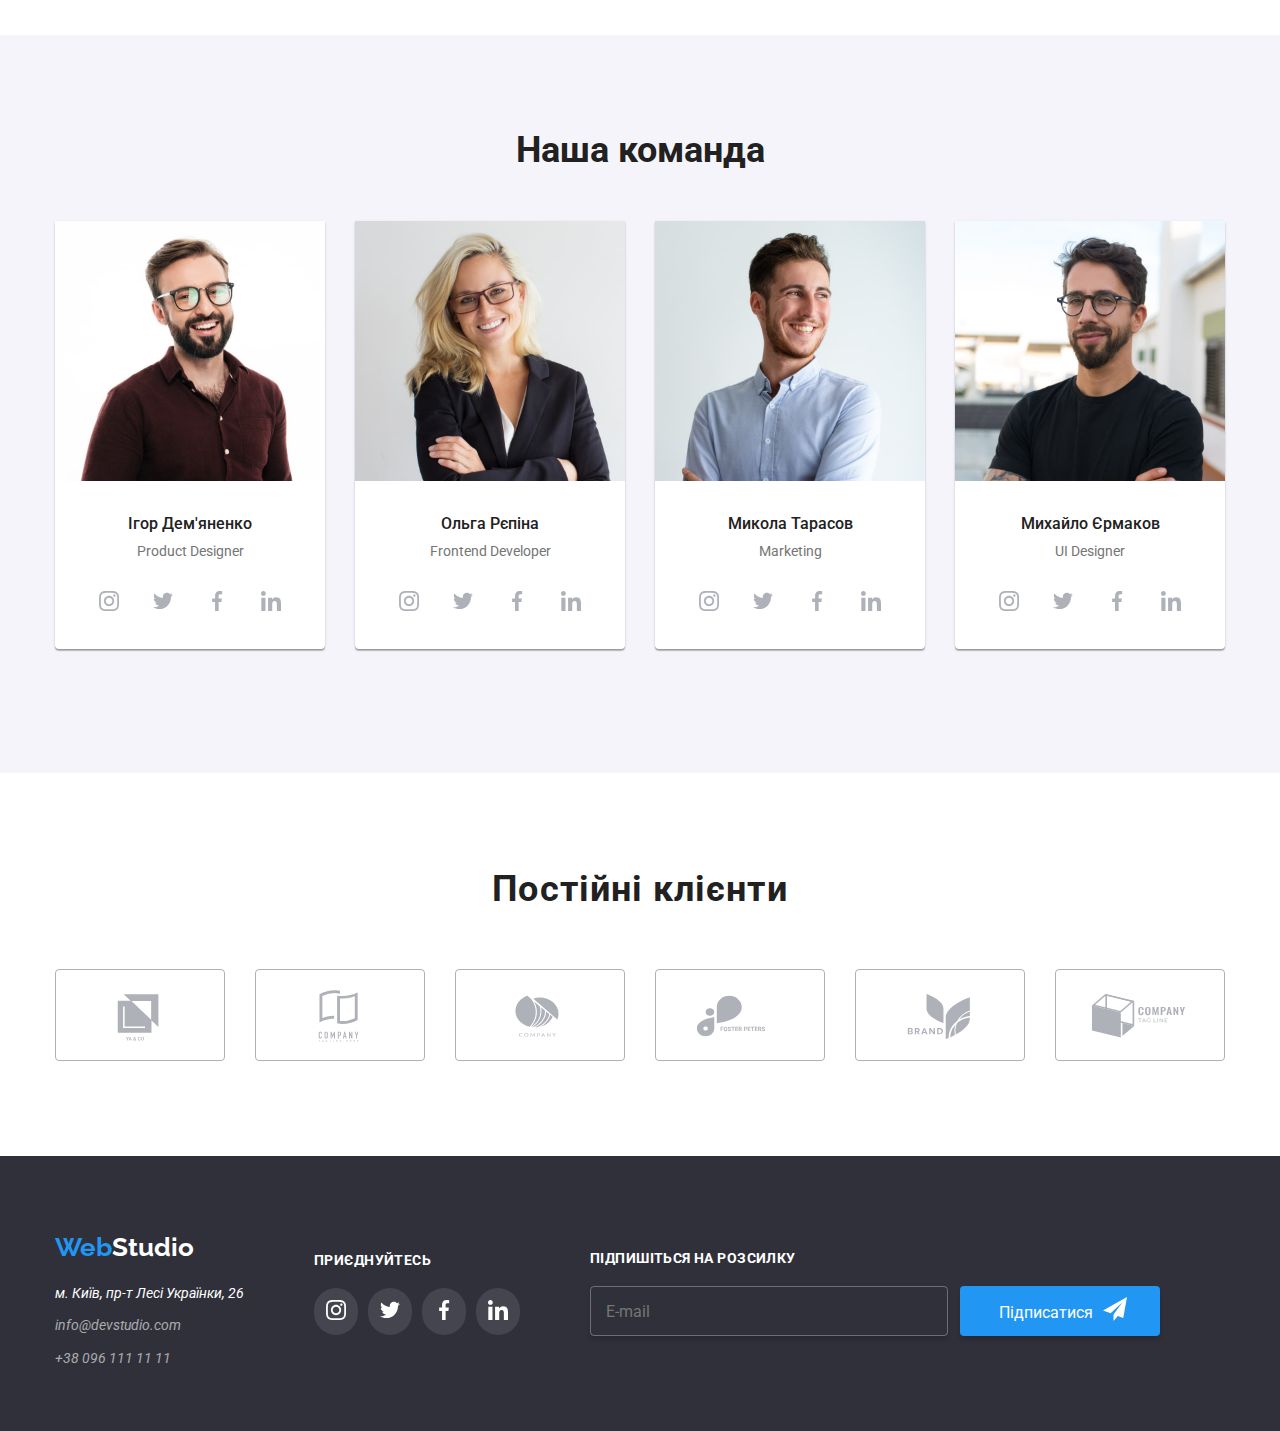
==== commit 3d0f0b87: "update" ====
--- a/index.html
+++ b/index.html
@@ -401,7 +401,7 @@
             <a class="footer-tel" href="tel:+380961111111">+38 096 111 11 11</a>
           </address>
         </div>
-        <div class="footer-pages__right">
+        <div class="footer-pages__center">
           <h3 class="footer-pages__title">приєднуйтесь</h3>
           <ul class="footer-social__list">
             <li class="footer-social__item">
@@ -426,6 +426,22 @@
             </li>
           </ul>
         </div>
+        <div class="footer-pages__right">
+          <h3 class="footer-pages__title">Підпишіться на розсилку</h3>
+          <form class="footer__form">
+            <input
+              type="email"
+              placeholder="E-mail"
+              class="footer__input"
+            />
+            <button class="footer__btn" type="submit">
+              Підписатися
+              <svg class="footer-form__icon">
+                <use href="./images/svg/send.svg"></use>
+              </svg>
+            </button>
+          </form>
+        </div>
       </div>
     </footer>
     <script src="js/modal.js"></script>
--- a/css/styles.css
+++ b/css/styles.css
@@ -131,6 +131,7 @@
 
 .hero-btn__submit {
   width: 200px;
+  margin-top: 30px;
 }
 
 .backdrop {
@@ -143,7 +144,7 @@
   opacity: 1;
 }
 
-.backdrop .is-hidden {
+.is-hidden {
   opacity: 0;
   pointer-events: none;
 }
@@ -181,6 +182,7 @@
   color: #212121;
   font-size: 20px;
   text-align: center;
+  margin-bottom: 16px;
 }
 
 .modal__label {
@@ -256,7 +258,7 @@
 }
 
 .modal__checkbox:checked::after {
-  content: '';
+  content: "";
   display: flex;
   justify-content: center;
   align-items: center;
@@ -559,3 +561,45 @@
   width: 20px;
   height: 20px;
 }
+
+.footer__form {
+  display: flex;
+  gap: 12px;
+}
+
+.footer__input {
+  border: 1px solid rgba(255, 255, 255, 0.3);
+  border-radius: 4px;
+  width: 358px;
+  height: 50px;
+  box-shadow: 0 4px 4px 0 rgba(0, 0, 0, 0.15);
+  background-color: rgba(33, 150, 243, 0);
+  padding: 13px 15px;
+
+  font-weight: 400;
+  font-size: 16px;
+  line-height: 1.25;
+  color: rgba(255, 255, 255, 0.6);
+}
+
+.footer__btn {
+  border-radius: 4px;
+  box-shadow: 0 4px 4px 0 rgba(0, 0, 0, 0.15);
+  background-color: var(--web-studio-blue);
+  width: 200px;
+  height: 50px;
+  border: none;
+
+  font-size: 16px;
+  line-height: 1.87;
+  text-align: center;
+  color: var(--web-studio-white);
+}
+
+.footer-form__icon {
+  position: relative;
+  left: 6px;
+  top: 3px;
+  width: 24px;
+  height: 24px;
+}
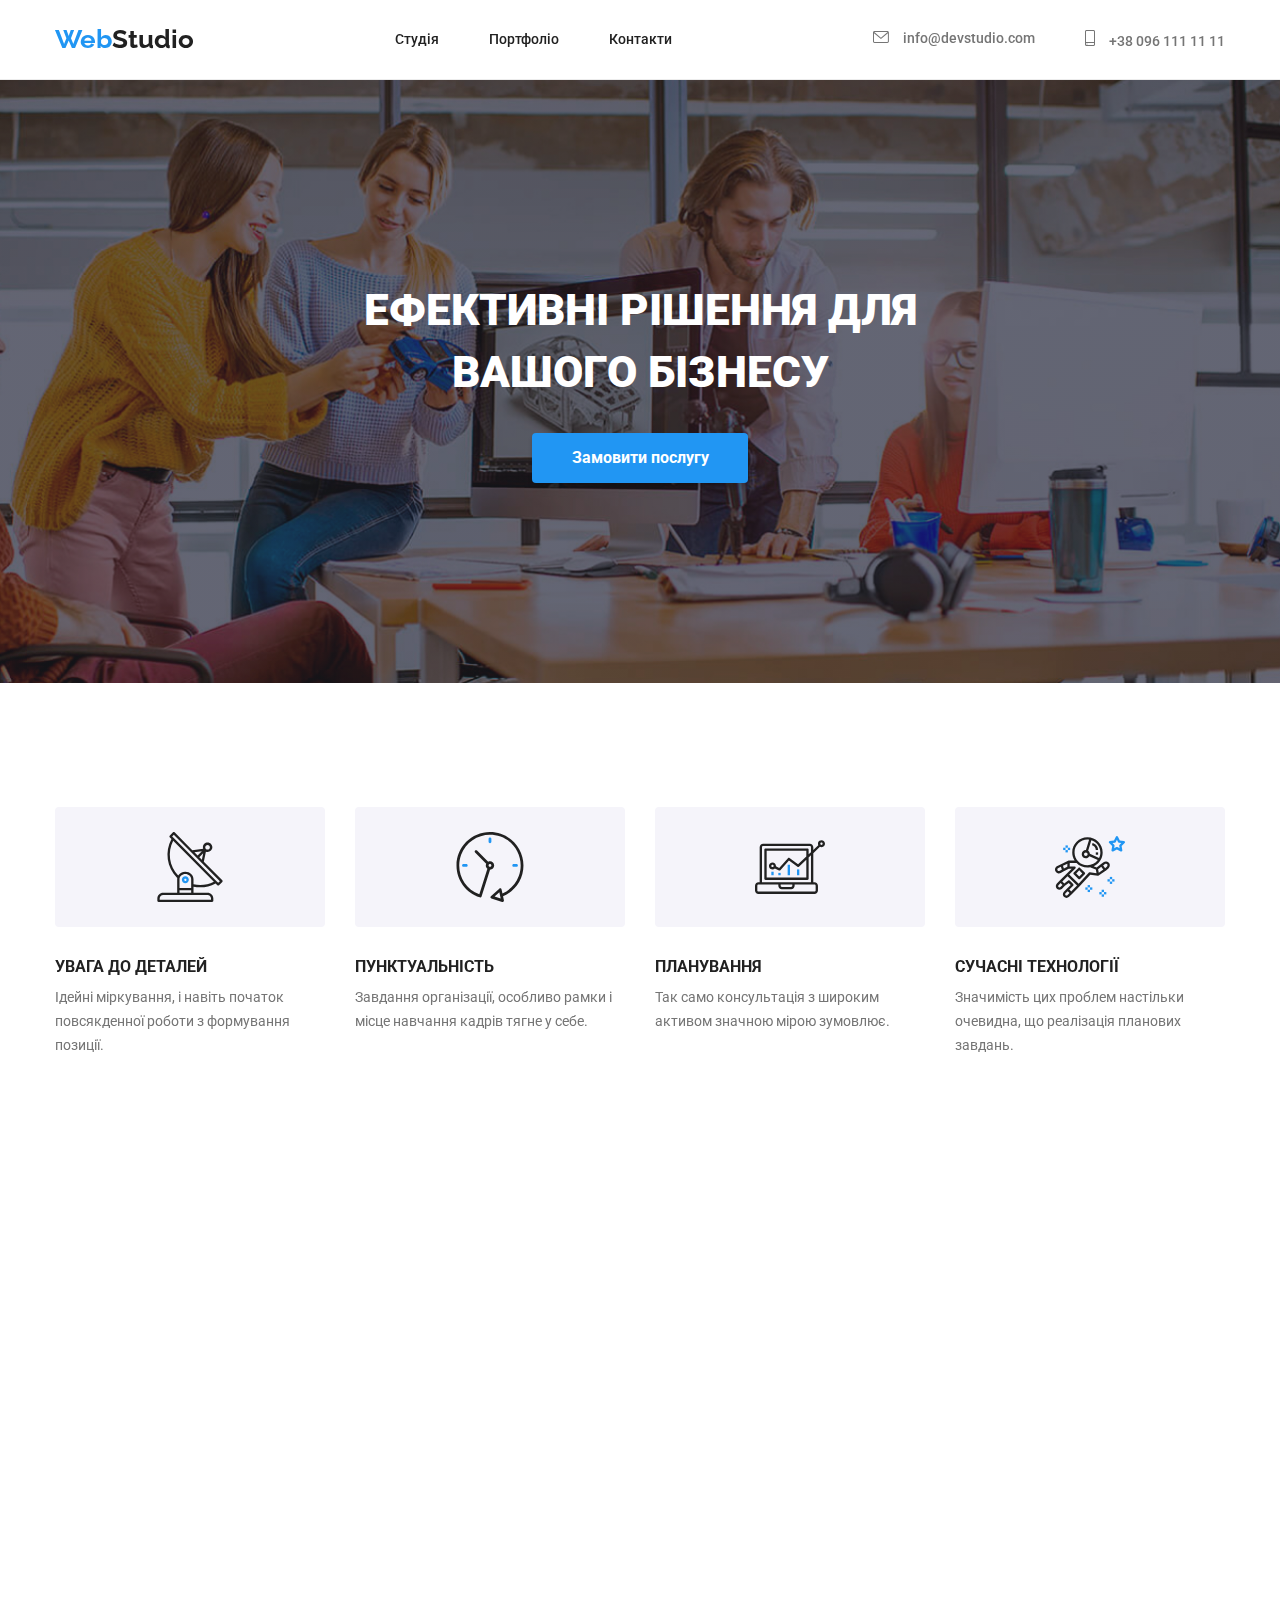
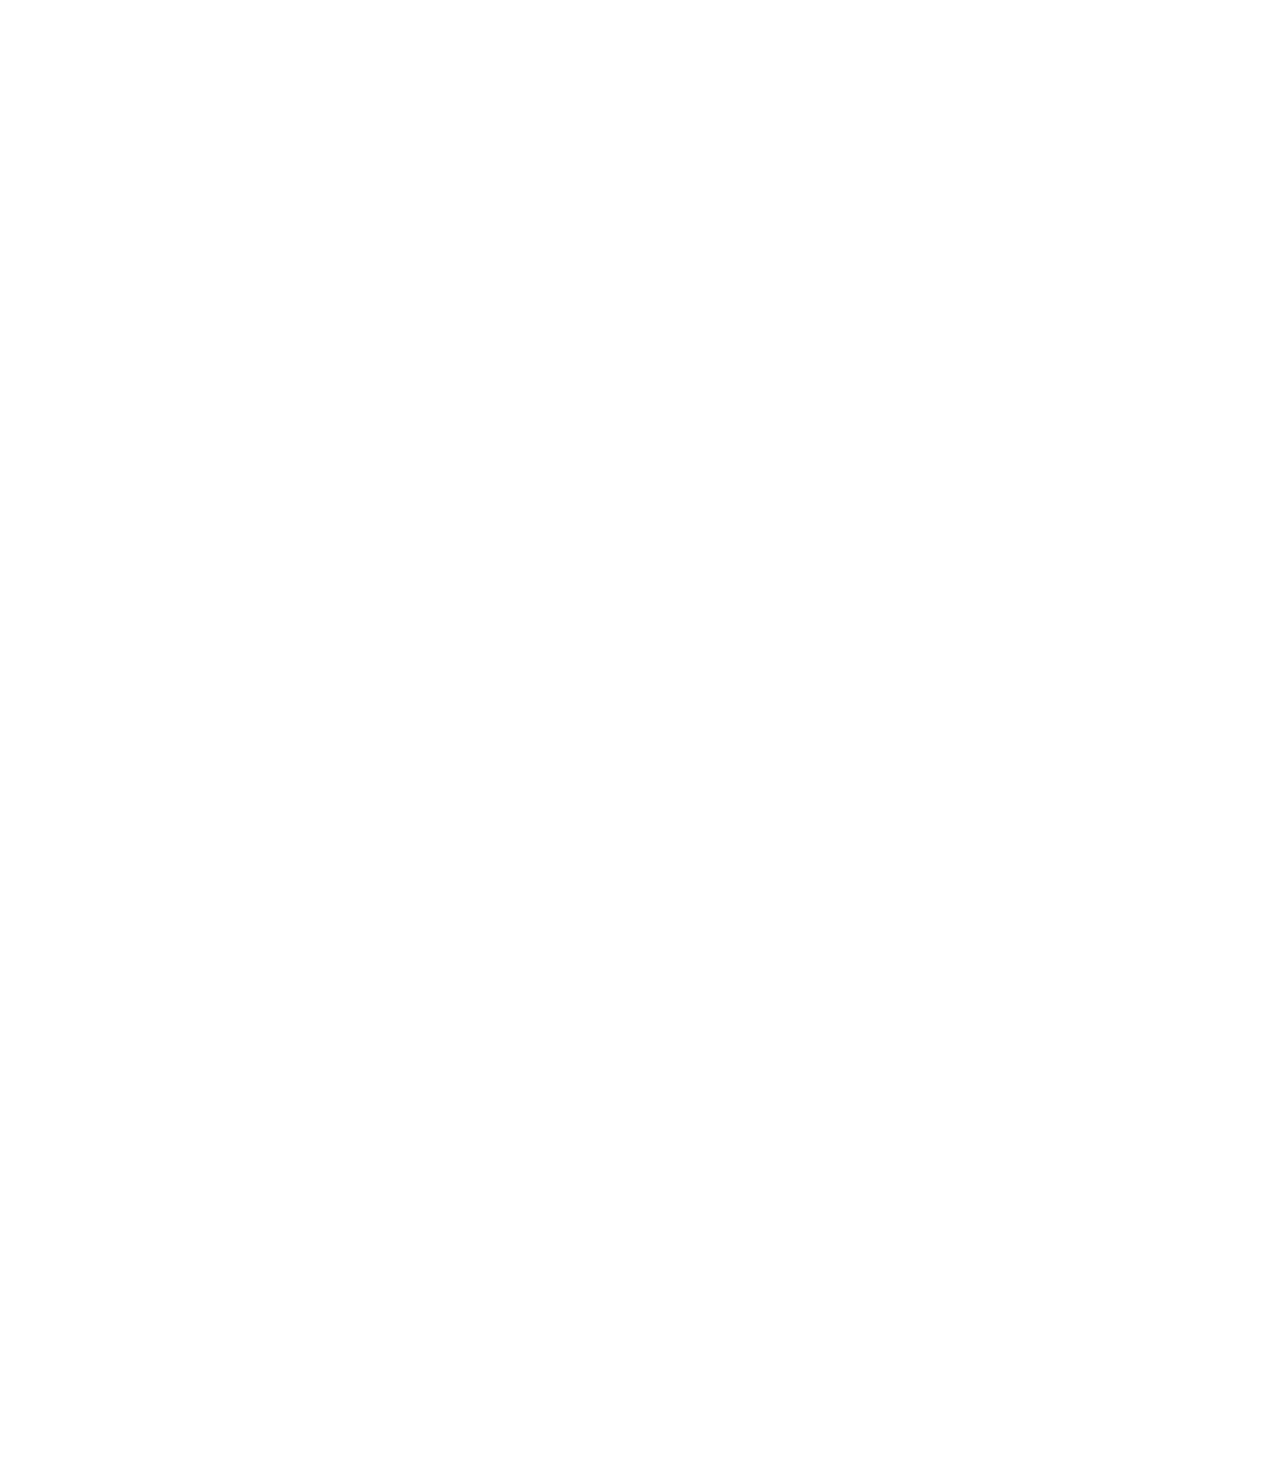
==== commit 379c617b: "update" ====
--- a/index.html
+++ b/index.html
@@ -8,6 +8,7 @@
       href="https://cdnjs.cloudflare.com/ajax/libs/modern-normalize/2.0.0/modern-normalize.min.css"
     />
     <title>WebStudio</title>
+    <link href="https://unpkg.com/aos@2.3.1/dist/aos.css" rel="stylesheet" />
     <link rel="preconnect" href="https://fonts.googleapis.com" />
     <link rel="preconnect" href="https://fonts.gstatic.com" crossorigin />
     <link
@@ -17,7 +18,7 @@
     <link rel="stylesheet" href="./css/styles.css" />
   </head>
   <body>
-    <header class="header">
+    <header class="header" data-aos="zoom-in-up">
       <div class="container">
         <a class="header-logo" href="./index.html"
           >Web<span class="header-span">Studio</span></a
@@ -56,7 +57,7 @@
       </div>
     </header>
     <main class="main">
-      <section class="hero">
+      <section class="hero" data-aos="zoom-in-up">
         <div class="container">
           <h1 class="hero-title">
             Ефективні рішення для <br />
@@ -133,7 +134,7 @@
           </div>
         </div>
       </section>
-      <section class="features">
+      <section class="features" data-aos="zoom-in-up">
         <div class="container">
           <ul class="features-list">
             <li class="features-list-item">
@@ -166,7 +167,7 @@
           </ul>
         </div>
       </section>
-      <section class="work">
+      <section class="work" data-aos="zoom-in-up">
         <div class="container">
           <h2 class="work-title">Чим ми займаємося</h2>
           <ul class="work-list">
@@ -206,7 +207,7 @@
           </ul>
         </div>
       </section>
-      <section class="team">
+      <section class="team" data-aos="zoom-in-up">
         <div class="container">
           <h2 class="team-title">Наша команда</h2>
           <ul class="team-list">
@@ -349,7 +350,7 @@
           </ul>
         </div>
       </section>
-      <section class="brands">
+      <section class="brands" data-aos="zoom-in-up">
         <div class="container">
           <h2 class="brands__title">Постійні клієнти</h2>
           <ul class="brands__list">
@@ -387,7 +388,7 @@
         </div>
       </section>
     </main>
-    <footer class="footer">
+    <footer class="footer" data-aos="zoom-in-up">
       <div class="container">
         <div class="footer-pages__left">
           <a class="footer-logo" href="#"
@@ -429,11 +430,7 @@
         <div class="footer-pages__right">
           <h3 class="footer-pages__title">Підпишіться на розсилку</h3>
           <form class="footer__form">
-            <input
-              type="email"
-              placeholder="E-mail"
-              class="footer__input"
-            />
+            <input type="email" placeholder="E-mail" class="footer__input" />
             <button class="footer__btn" type="submit">
               Підписатися
               <svg class="footer-form__icon">
@@ -445,5 +442,9 @@
       </div>
     </footer>
     <script src="js/modal.js"></script>
+    <script src="https://unpkg.com/aos@2.3.1/dist/aos.js"></script>
+    <script>
+      AOS.init();
+    </script>
   </body>
 </html>
--- a/css/styles.css
+++ b/css/styles.css
@@ -62,10 +62,32 @@
   align-items: center;
   gap: 50px;
 }
+
+.nav-list-item {
+  position: relative;
+}
+
 .nav-list-link {
   color: var(--web-studio-black);
   font-weight: 500;
-}
+  transition: 220ms cubic-bezier(0.6, 0, 0.4, 1);
+}
+
+.nav-list-link::after {
+  content: "";
+  background-color: var(--web-studio-blue);
+  border-radius: 2px;
+  width: 0;
+  height: 4px;
+  position: absolute;
+  top: 45px;
+  left: 0;
+  transition: width 220ms cubic-bezier(0.6, 0, 0.4, 1);
+}
+.nav-list-link:hover::after {
+  width: 100%;
+}
+
 .nav-list-link:hover {
   color: var(--web-studio-blue);
 }
@@ -79,6 +101,7 @@
 }
 .contact-list-link:hover {
   color: var(--web-studio-blue);
+  transition: color 250ms cubic-bezier(0.4, 0, 0.2, 1);
 }
 
 .contacts-email__icon,
@@ -89,6 +112,7 @@
 .contact-email:hover svg,
 .contact-tel:hover svg {
   fill: #2196f3;
+  transition: fill 250ms cubic-bezier(0.4, 0, 0.2, 1);
 }
 
 .hero {
@@ -129,6 +153,20 @@
   box-shadow: 0px 4px 4px 0px rgba(0, 0, 0, 0.15);
 }
 
+.button:hover {
+  animation: scale 1s ease infinite alternate;
+  transition: background-color 250ms cubic-bezier(0.4, 0, 0.2, 1);
+}
+
+@keyframes scale {
+  0% {
+    transform: scale(1);
+  }
+  100% {
+    transform: scale(1.1);
+  }
+}
+
 .hero-btn__submit {
   width: 200px;
   margin-top: 30px;
@@ -142,6 +180,7 @@
   height: 100%;
   background-color: rgba(0, 0, 0, 0.5);
   opacity: 1;
+  transition: opacity 250ms cubic-bezier(0.4, 0, 0.2, 1);
 }
 
 .is-hidden {
@@ -165,6 +204,7 @@
     0 1px 3px 0 rgba(0, 0, 0, 0.12);
   background-color: var(--web-studio-white);
   transform: translate(-50%, -50%);
+  transition: transform 250ms cubic-bezier(0.4, 0, 0.2, 1);
 }
 
 .modal-form__list {
@@ -202,6 +242,7 @@
 
 .modal__input {
   outline: var(--web-studio-blue);
+  transition: border-color 250ms cubic-bezier(0.4, 0, 0.2, 1);
 }
 
 .modal__icon {
@@ -210,12 +251,15 @@
   left: 14px;
   width: 13px;
   height: 13px;
+  transition: fill 250ms cubic-bezier(0.4, 0, 0.2, 1);
 }
 
 .modal__input:hover,
 .modal__input:hover + .modal__icon {
   border-color: var(--web-studio-blue);
   fill: var(--web-studio-blue);
+  transition: fill 250ms cubic-bezier(0.4, 0, 0.2, 1),
+    border-color 250ms cubic-bezier(0.4, 0, 0.2, 1);
 }
 
 .modal__com {
@@ -233,6 +277,8 @@
 .modal__com:focus {
   border-color: var(--web-studio-blue);
   outline-color: var(--web-studio-blue);
+  transition: border-color 250ms cubic-bezier(0.4, 0, 0.2, 1),
+    outline-color 250ms cubic-bezier(0.4, 0, 0.2, 1);
 }
 
 .modal-form__box {
@@ -296,6 +342,7 @@
 
 .modal-icon__close:hover {
   fill: var(--web-studio-blue);
+  transition: fill 250ms cubic-bezier(0.4, 0, 0.2, 1);
 }
 
 .features {
@@ -436,9 +483,11 @@
 }
 .team-social__item:hover {
   background-color: #2196f3;
+  transition: background-color 250ms cubic-bezier(0.4, 0, 0.2, 1);
 }
 .team-social__item:hover svg {
   fill: #fff;
+  transition: fill 250ms cubic-bezier(0.4, 0, 0.2, 1);
 }
 .team-social__icon {
   fill: #afb1b8;
@@ -447,6 +496,7 @@
 }
 .team-social__icon:hover {
   fill: #fff;
+  transition: fill 250ms cubic-bezier(0.4, 0, 0.2, 1);
 }
 
 .brands {
@@ -475,10 +525,12 @@
 .brands-list__item:hover {
   border-color: #2196f3;
   cursor: pointer;
+  transition: border-color 250ms cubic-bezier(0.4, 0, 0.2, 1);
 }
 .brands-list__item:hover svg {
   fill: #2196f3;
   cursor: pointer;
+  transition: fill 250ms cubic-bezier(0.4, 0, 0.2, 1);
 }
 .brands__icon {
   width: 106px;
@@ -555,6 +607,7 @@
 .footer-social__item:hover {
   background-color: #2196f3;
   cursor: pointer;
+  transition: background-color 250ms cubic-bezier(0.4, 0, 0.2, 1)
 }
 .footer__icon {
   fill: #fff;
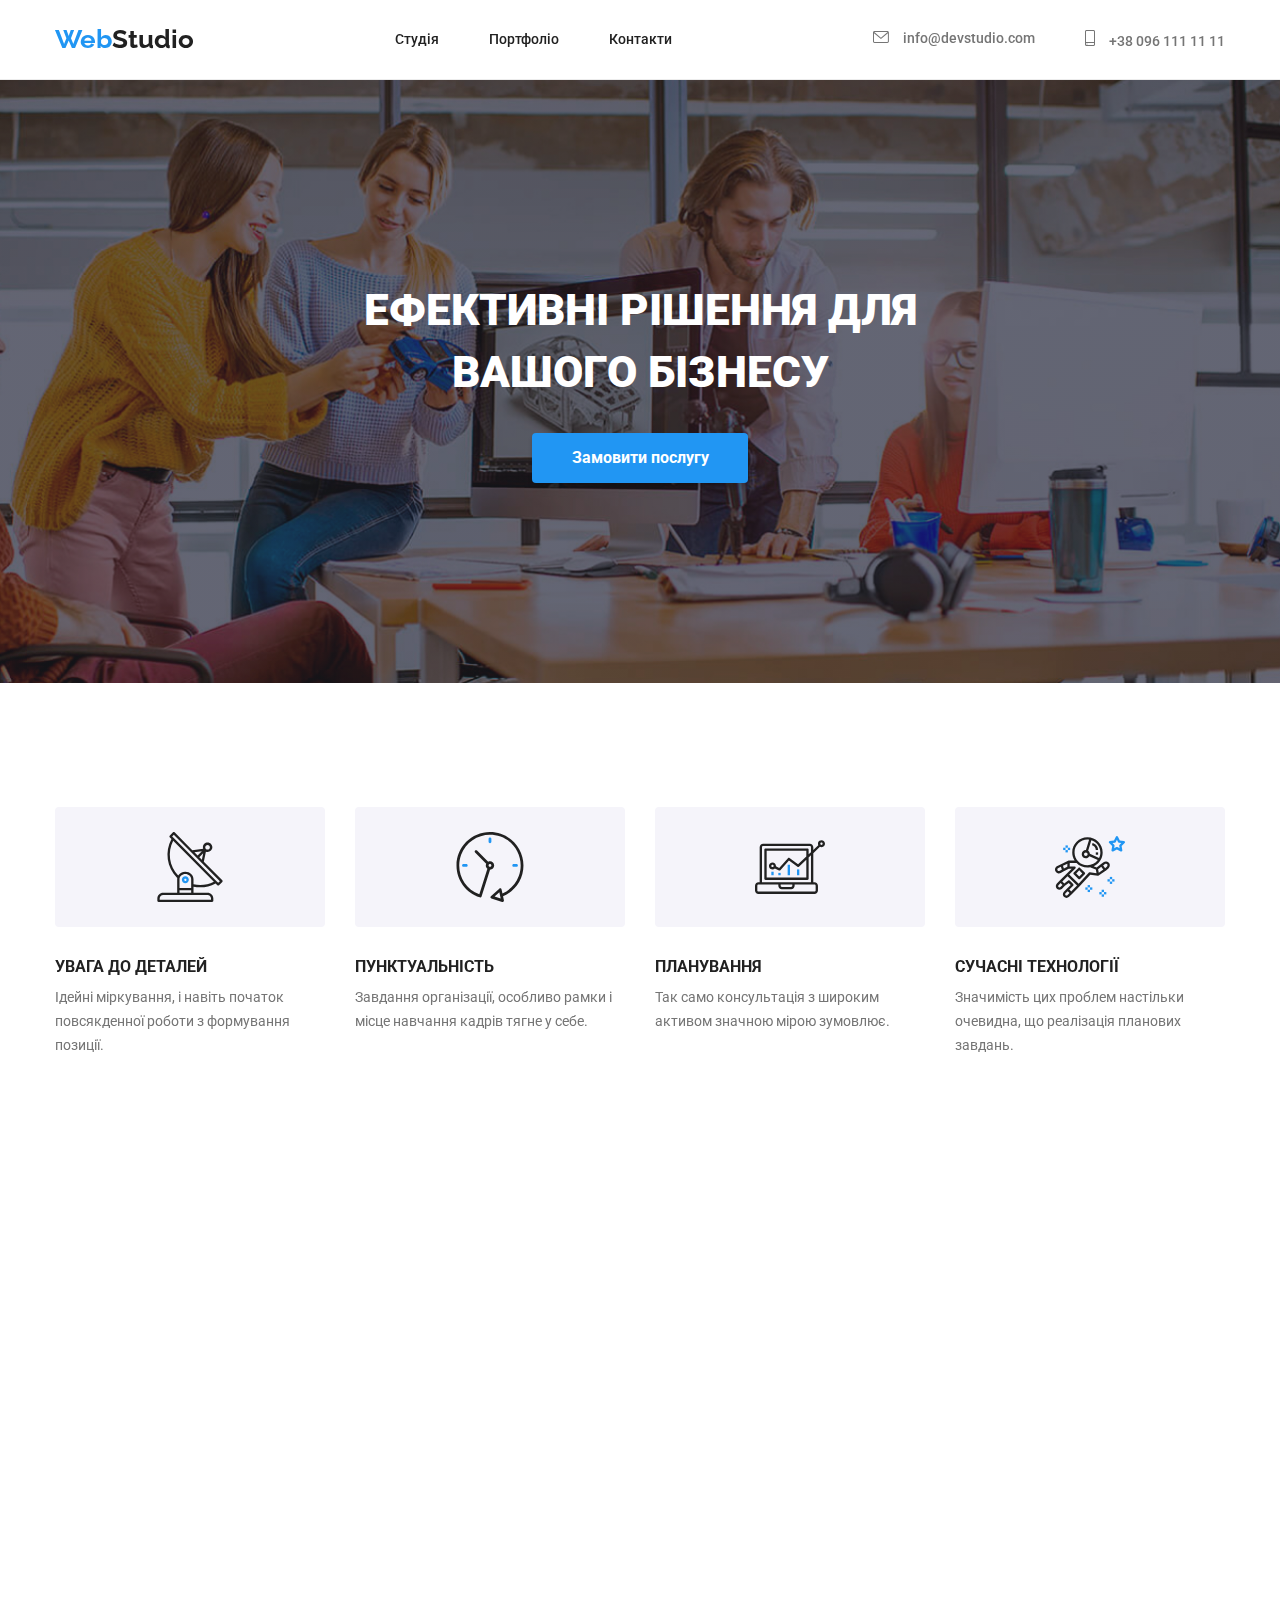
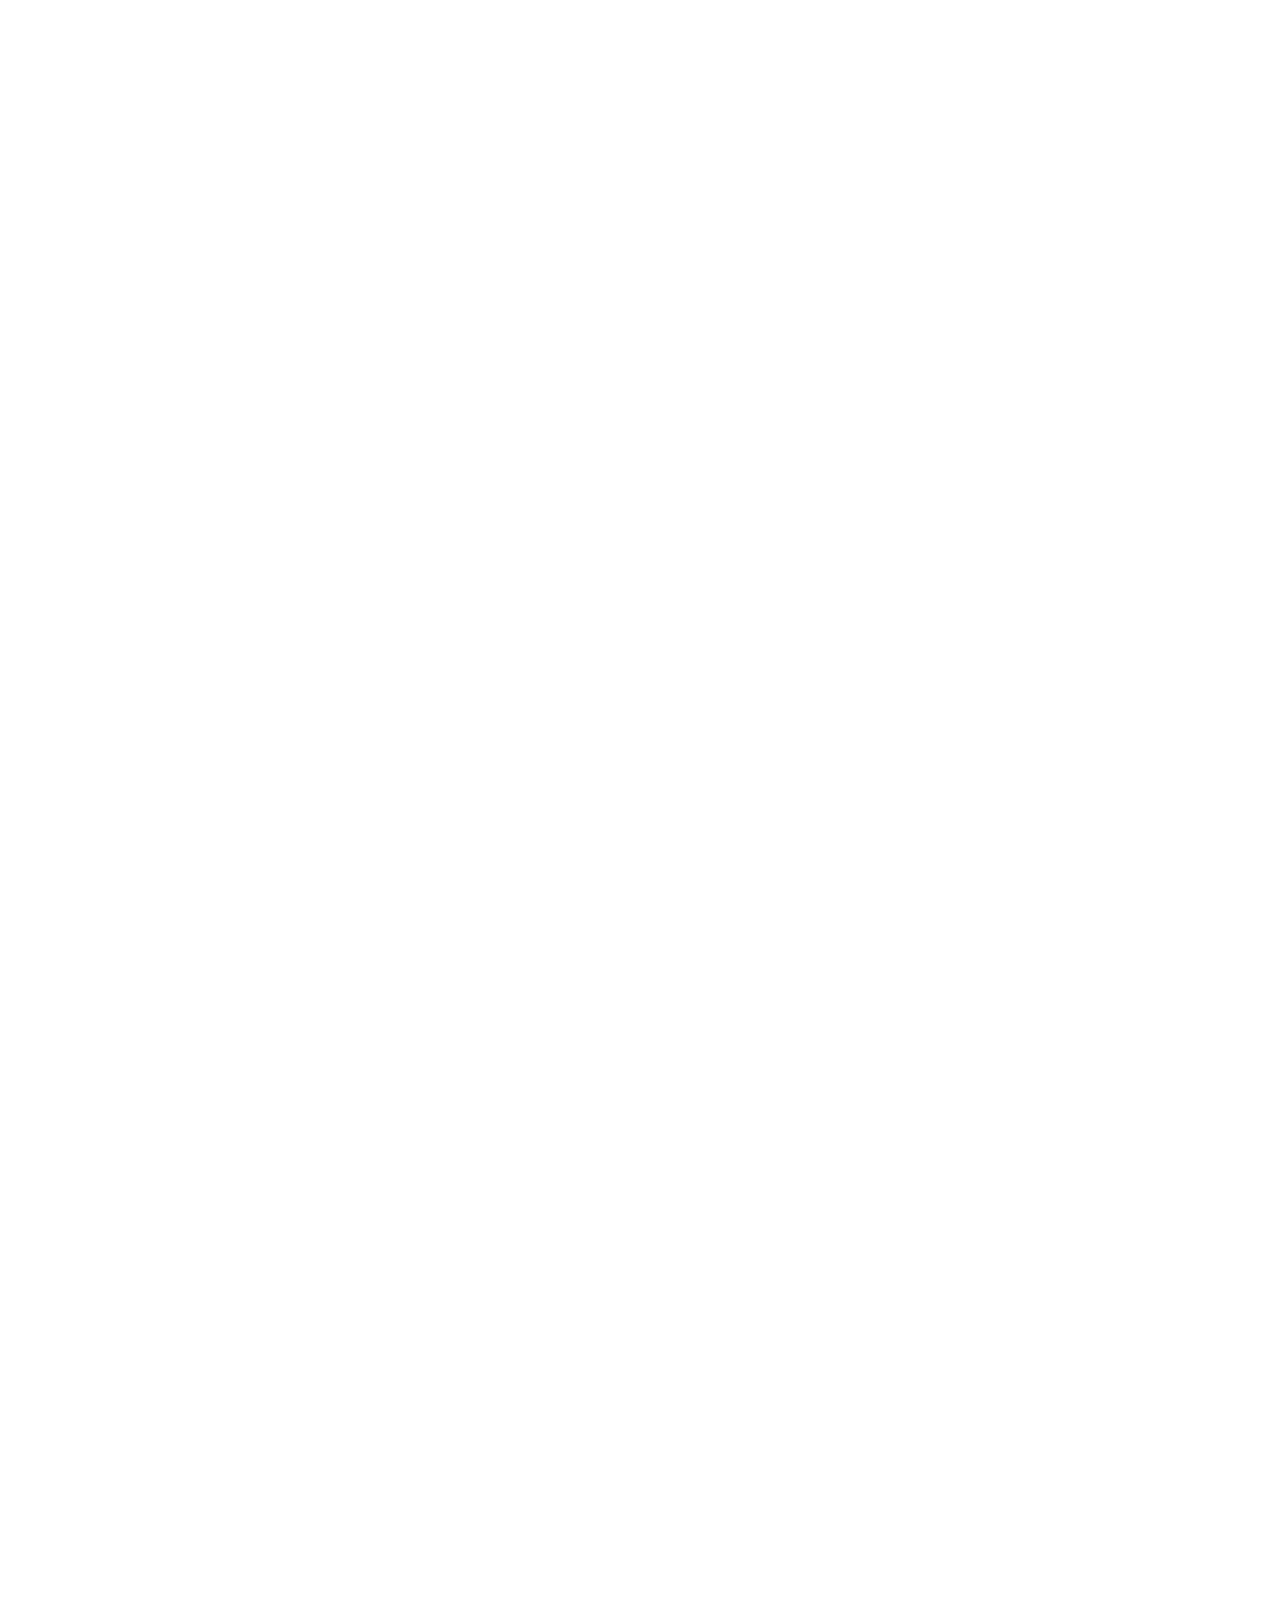
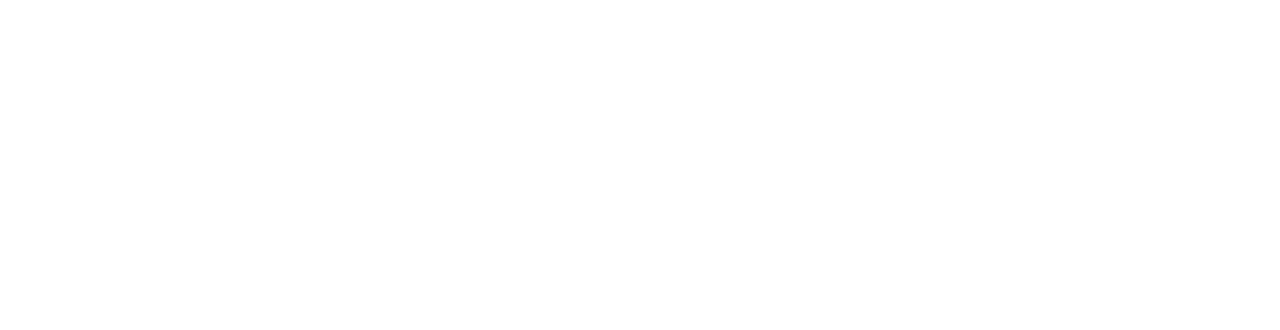
==== commit 7b1350a8: "update" ====
--- a/index.html
+++ b/index.html
@@ -15,39 +15,39 @@
       href="https://fonts.googleapis.com/css2?family=Raleway:wght@700&family=Roboto:wght@400;500;700;900&display=swap"
       rel="stylesheet"
     />
-    <link rel="stylesheet" href="./css/styles.css" />
+    <link rel="stylesheet" href="./css/styles.min.css" />
   </head>
   <body>
     <header class="header" data-aos="zoom-in-up">
       <div class="container">
-        <a class="header-logo" href="./index.html"
-          >Web<span class="header-span">Studio</span></a
+        <a class="header__logo" href="./index.html"
+          >Web<span class="header__span">Studio</span></a
         >
         <nav class="navigation">
           <ul class="nav-list">
-            <li class="nav-list-item">
-              <a class="nav-list-link" href="./index.html">Студія</a>
-            </li>
-            <li class="nav-list-item">
-              <a class="nav-list-link" href="./portfolio.html">Портфоліо</a>
-            </li>
-            <li class="nav-list-item">
-              <a class="nav-list-link" href="#">Контакти</a>
+            <li class="nav-list__item">
+              <a class="nav-list__link" href="./index.html">Студія</a>
+            </li>
+            <li class="nav-list__item">
+              <a class="nav-list__link" href="./portfolio.html">Портфоліо</a>
+            </li>
+            <li class="nav-list__item">
+              <a class="nav-list__link" href="#">Контакти</a>
             </li>
           </ul>
         </nav>
         <div class="contact-list">
           <div class="contact-email">
-            <a class="contact-list-link" href="mailto:info@devstudio.com">
-              <svg class="contacts-email__icon" width="16px" height="12px">
+            <a class="contact-social__link" href="mailto:info@devstudio.com">
+              <svg class="contact-email__icon" width="16px" height="12px">
                 <use href="./images/symbol-defs.svg#icon-envelope"></use>
               </svg>
               info@devstudio.com</a
             >
           </div>
           <div class="contact-tel">
-            <a class="contact-list-link" href="tel:+380961111111">
-              <svg class="contacts-tel__icon" width="10" height="16">
+            <a class="contact-social__link" href="tel:+380961111111">
+              <svg class="contact-tel__icon" width="10" height="16">
                 <use href="./images/symbol-defs.svg#icon-smartphone"></use>
               </svg>
               +38 096 111 11 11</a
@@ -59,11 +59,11 @@
     <main class="main">
       <section class="hero" data-aos="zoom-in-up">
         <div class="container">
-          <h1 class="hero-title">
+          <h1 class="hero__title">
             Ефективні рішення для <br />
             вашого бізнесу
           </h1>
-          <button class="hero-btn button" type="button" data-open-modal>
+          <button class="hero__btn button" type="button" data-open-modal>
             Замовити послугу
           </button>
           <div class="backdrop is-hidden" data-modal>
@@ -137,29 +137,29 @@
       <section class="features" data-aos="zoom-in-up">
         <div class="container">
           <ul class="features-list">
-            <li class="features-list-item">
-              <h3 class="features-title">УВАГА ДО ДЕТАЛЕЙ</h3>
-              <p class="features-text">
+            <li class="features-list__item">
+              <h3 class="features__title">УВАГА ДО ДЕТАЛЕЙ</h3>
+              <p class="features__text">
                 Ідейні міркування, і навіть початок повсякденної роботи з
                 формування позиції.
               </p>
             </li>
-            <li class="features-list-item">
-              <h3 class="features-title">ПУНКТУАЛЬНІСТЬ</h3>
-              <p class="features-text">
+            <li class="features-list__item">
+              <h3 class="features__title">ПУНКТУАЛЬНІСТЬ</h3>
+              <p class="features__text">
                 Завдання організації, особливо рамки і місце навчання кадрів
                 тягне у себе.
               </p>
             </li>
-            <li class="features-list-item">
-              <h3 class="features-title">ПЛАНУВАННЯ</h3>
-              <p class="features-text">
+            <li class="features-list__item">
+              <h3 class="features__title">ПЛАНУВАННЯ</h3>
+              <p class="features__text">
                 Так само консультація з широким активом значною мірою зумовлює.
               </p>
             </li>
-            <li class="features-list-item">
-              <h3 class="features-title">СУЧАСНІ ТЕХНОЛОГІЇ</h3>
-              <p class="features-text">
+            <li class="features-list__item">
+              <h3 class="features__title">СУЧАСНІ ТЕХНОЛОГІЇ</h3>
+              <p class="features__text">
                 Значимість цих проблем настільки очевидна, що реалізація
                 планових завдань.
               </p>
@@ -169,11 +169,11 @@
       </section>
       <section class="work" data-aos="zoom-in-up">
         <div class="container">
-          <h2 class="work-title">Чим ми займаємося</h2>
+          <h2 class="work__title">Чим ми займаємося</h2>
           <ul class="work-list">
-            <li class="work-list-item">
+            <li class="work-list__item">
               <img
-                class="work-img"
+                class="work__img"
                 src="./images/work/coding.jpg"
                 alt="coding"
                 width="370"
@@ -182,9 +182,9 @@
                 <p>Десктопні додатки</p>
               </div>
             </li>
-            <li class="work-list-item">
+            <li class="work-list__item">
               <img
-                class="features-img"
+                class="work__img"
                 src="./images/work/working.jpg"
                 alt="working"
                 width="370"
@@ -193,9 +193,9 @@
                 <p>Мобільні додатки</p>
               </div>
             </li>
-            <li class="work-list-item">
+            <li class="work-list__item">
               <img
-                class="work-img"
+                class="work__img"
                 src="./images/work/designing.jpg"
                 alt="designing"
                 width="370"
@@ -209,18 +209,18 @@
       </section>
       <section class="team" data-aos="zoom-in-up">
         <div class="container">
-          <h2 class="team-title">Наша команда</h2>
+          <h2 class="team__title">Наша команда</h2>
           <ul class="team-list">
-            <li class="team-list-item">
-              <article class="team-info">
+            <li class="team-list__item">
+              <article class="team__info">
                 <img
-                  class="team-img"
+                  class="team__img"
                   src="./images/team/Ігор.jpg"
                   alt="Ігор"
                   width="270"
                 />
-                <h3 class="team-name">Ігор Дем'яненко</h3>
-                <p class="team-prof">Product Designer</p>
+                <h3 class="team__name">Ігор Дем'яненко</h3>
+                <p class="team__prof">Product Designer</p>
                 <ul class="team-social">
                   <li class="team-social__item">
                     <svg class="team-social__icon">
@@ -245,16 +245,16 @@
                 </ul>
               </article>
             </li>
-            <li class="team-list-item">
-              <article class="team-info">
+            <li class="team-list__item">
+              <article class="team__info">
                 <img
-                  class="team-img"
+                  class="team__img"
                   src="./images/team/Ольга.jpg"
                   alt="Ольга"
                   width="270"
                 />
-                <h3 class="team-name">Ольга Рєпіна</h3>
-                <p class="team-prof">Frontend Developer</p>
+                <h3 class="team__name">Ольга Рєпіна</h3>
+                <p class="team__prof">Frontend Developer</p>
                 <ul class="team-social">
                   <li class="team-social__item">
                     <svg class="team-social__icon">
@@ -279,16 +279,16 @@
                 </ul>
               </article>
             </li>
-            <li class="team-list-item">
-              <article class="team-info">
+            <li class="team-list__item">
+              <article class="team__info">
                 <img
-                  class="team-img"
+                  class="team__img"
                   src="./images/team/Микола.jpg"
                   alt="Микола"
                   width="270"
                 />
-                <h3 class="team-name">Микола Тарасов</h3>
-                <p class="team-prof">Marketing</p>
+                <h3 class="team__name">Микола Тарасов</h3>
+                <p class="team__prof">Marketing</p>
                 <ul class="team-social">
                   <li class="team-social__item">
                     <svg class="team-social__icon">
@@ -313,16 +313,16 @@
                 </ul>
               </article>
             </li>
-            <li class="team-list-item">
-              <article class="team-info">
+            <li class="team-list__item">
+              <article class="team__info">
                 <img
-                  class="team-img"
+                  class="team__img"
                   src="./images/team/Михайло.jpg"
                   alt="Михайло"
                   width="270"
                 />
-                <h3 class="team-name">Михайло Єрмаков</h3>
-                <p class="team-prof">UI Designer</p>
+                <h3 class="team__name">Михайло Єрмаков</h3>
+                <p class="team__prof">UI Designer</p>
                 <ul class="team-social">
                   <li class="team-social__item">
                     <svg class="team-social__icon">
@@ -353,7 +353,7 @@
       <section class="brands" data-aos="zoom-in-up">
         <div class="container">
           <h2 class="brands__title">Постійні клієнти</h2>
-          <ul class="brands__list">
+          <ul class="brands-list">
             <li class="brands-list__item">
               <svg class="brands__icon">
                 <use href="./images/symbol-defs.svg#icon-yaco"></use>
@@ -391,15 +391,15 @@
     <footer class="footer" data-aos="zoom-in-up">
       <div class="container">
         <div class="footer-pages__left">
-          <a class="footer-logo" href="#"
-            >Web<span class="footer-span">Studio</span></a
+          <a class="footer__logo" href="#"
+            >Web<span class="footer__span">Studio</span></a
           >
           <address class="address">
-            <p class="footer-adress">м. Київ, пр-т Лесі Українки, 26</p>
-            <a class="footer-mail" href="mailto:info@devstudio.com"
+            <p class="footer__adress">м. Київ, пр-т Лесі Українки, 26</p>
+            <a class="footer__mail" href="mailto:info@devstudio.com"
               >info@devstudio.com</a
             >
-            <a class="footer-tel" href="tel:+380961111111">+38 096 111 11 11</a>
+            <a class="footer__tel" href="tel:+380961111111">+38 096 111 11 11</a>
           </address>
         </div>
         <div class="footer-pages__center">
--- a/css/styles.min.css
+++ b/css/styles.min.css
@@ -0,0 +1 @@
+body{color:#212121;font-family:"Roboto",sans-serif;font-size:14px;font-style:normal;line-height:normal;font-weight:400}.container{width:1200px;padding:0 15px;margin:0 auto}button{cursor:pointer;-webkit-transition-duration:250ms;transition-duration:250ms}button:hover{-webkit-transform:scale(1.05);transform:scale(1.05)}ul{list-style-type:none}a{text-decoration:none}p,h1,h2,h3,h4,h5,h6{margin:0}ul,ol{padding-left:0;margin:0}.header .container{display:-webkit-box;display:-ms-flexbox;display:flex;-webkit-box-align:center;-ms-flex-align:center;align-items:center;-webkit-box-pack:justify;-ms-flex-pack:justify;justify-content:space-between}.header{padding:24px 0 25px;border-bottom:1px solid #ececec}.header__logo{color:#2196f3;font-family:"Raleway",sans-serif;font-size:26px;font-weight:700}.header__span{color:#212121}.nav-list{display:-webkit-box;display:-ms-flexbox;display:flex;-webkit-box-align:center;-ms-flex-align:center;align-items:center;gap:50px}.nav-list__item{position:relative}.nav-list__link{color:#212121;font-weight:500;-webkit-transition:220ms cubic-bezier(0.6, 0, 0.4, 1);transition:220ms cubic-bezier(0.6, 0, 0.4, 1)}.nav-list__link::after{content:"";background-color:#2196f3;border-radius:2px;width:0;height:4px;position:absolute;top:45px;left:0;-webkit-transition:width 220ms cubic-bezier(0.6, 0, 0.4, 1);transition:width 220ms cubic-bezier(0.6, 0, 0.4, 1)}.nav-list__link:hover::after{width:100%}.nav-list__link:hover{color:#2196f3}.contact-list{display:-webkit-box;display:-ms-flexbox;display:flex;gap:50px}.contact-social__link{color:#757575;font-weight:500}.contact-social__link:hover{color:#2196f3;-webkit-transition:color 250ms cubic-bezier(0.4, 0, 0.2, 1);transition:color 250ms cubic-bezier(0.4, 0, 0.2, 1)}.contact-email__icon,.contact-tel__icon{fill:#757575;margin-right:11px}.contact-email:hover svg,.contact-tel:hover svg{fill:#2196f3;-webkit-transition:fill 250ms cubic-bezier(0.4, 0, 0.2, 1);transition:fill 250ms cubic-bezier(0.4, 0, 0.2, 1)}.hero{background-color:#2f303a;padding:200px 0;background-image:-webkit-gradient(linear, left top, right top, from(rgba(47, 48, 58, 0.4)), to(rgba(47, 48, 58, 0.4))),url(../images/hero.jpg);background-image:linear-gradient(to right, rgba(47, 48, 58, 0.4), rgba(47, 48, 58, 0.4)),url(../images/hero.jpg);background-repeat:no-repeat;background-size:cover;background-position:center}.hero__title{color:#fff;text-align:center;font-size:44px;font-weight:900;line-height:1.4;text-transform:uppercase;margin-bottom:30px}.button{color:#fff;font-size:16px;font-weight:700;line-height:1.9;width:216px;height:50px;background-color:#2196f3;border:none;border-radius:4px;margin:0 auto;display:block;-webkit-box-shadow:0px 4px 4px 0px rgba(0,0,0,.15);box-shadow:0px 4px 4px 0px rgba(0,0,0,.15)}.button:hover{-webkit-animation:scale 1s ease infinite alternate;animation:scale 1s ease infinite alternate;-webkit-transition:background-color 250ms cubic-bezier(0.4, 0, 0.2, 1);transition:background-color 250ms cubic-bezier(0.4, 0, 0.2, 1)}@-webkit-keyframes scale{0%{-webkit-transform:scale(1);transform:scale(1)}100%{-webkit-transform:scale(1.1);transform:scale(1.1)}}@keyframes scale{0%{-webkit-transform:scale(1);transform:scale(1)}100%{-webkit-transform:scale(1.1);transform:scale(1.1)}}.hero-btn__submit{width:200px;margin-top:30px}.backdrop{position:fixed;top:0;left:0;width:100%;height:100%;background-color:rgba(0,0,0,.5);opacity:1;-webkit-transition:opacity 250ms cubic-bezier(0.4, 0, 0.2, 1);transition:opacity 250ms cubic-bezier(0.4, 0, 0.2, 1)}.is-hidden{opacity:0;pointer-events:none}.no-scroll{overflow:hidden}.modal{position:absolute;top:50%;left:50%;min-width:528px;min-height:581px;border-radius:4px;padding:40px;-webkit-box-shadow:0 2px 1px 0 rgba(0,0,0,.2),0 1px 1px 0 rgba(0,0,0,.14),0 1px 3px 0 rgba(0,0,0,.12);box-shadow:0 2px 1px 0 rgba(0,0,0,.2),0 1px 1px 0 rgba(0,0,0,.14),0 1px 3px 0 rgba(0,0,0,.12);background-color:#fff;-webkit-transform:translate(-50%, -50%);transform:translate(-50%, -50%);-webkit-transition:-webkit-transform 250ms cubic-bezier(0.4, 0, 0.2, 1);transition:-webkit-transform 250ms cubic-bezier(0.4, 0, 0.2, 1);transition:transform 250ms cubic-bezier(0.4, 0, 0.2, 1);transition:transform 250ms cubic-bezier(0.4, 0, 0.2, 1), -webkit-transform 250ms cubic-bezier(0.4, 0, 0.2, 1)}.modal-form__list{display:-webkit-box;display:-ms-flexbox;display:flex;-ms-flex-wrap:wrap;flex-wrap:wrap;-webkit-box-orient:vertical;-webkit-box-direction:normal;-ms-flex-direction:column;flex-direction:column}.modal__item{position:relative;width:448px}.modal__title{color:#212121;font-size:20px;text-align:center;margin-bottom:16px}.modal__label{color:#757575;font-size:12px}.modal__input{width:448px;height:40px;padding-left:40px;margin:7px 0 10px;border-radius:4px;border:1px solid rgba(33,33,33,.2);cursor:pointer}.modal__input{outline:#2196f3;-webkit-transition:border-color 250ms cubic-bezier(0.4, 0, 0.2, 1);transition:border-color 250ms cubic-bezier(0.4, 0, 0.2, 1)}.modal__icon{position:absolute;top:37px;left:14px;width:13px;height:13px;-webkit-transition:fill 250ms cubic-bezier(0.4, 0, 0.2, 1);transition:fill 250ms cubic-bezier(0.4, 0, 0.2, 1)}.modal__input:hover,.modal__input:hover+.modal__icon{border-color:#2196f3;fill:#2196f3;-webkit-transition:fill 250ms cubic-bezier(0.4, 0, 0.2, 1),border-color 250ms cubic-bezier(0.4, 0, 0.2, 1);transition:fill 250ms cubic-bezier(0.4, 0, 0.2, 1),border-color 250ms cubic-bezier(0.4, 0, 0.2, 1)}.modal__com{margin:6px 0 10px;padding:11px;width:448px;height:120px;border-radius:4px;border:1px solid rgba(33,33,33,.2);resize:none;cursor:text}.modal__com:hover,.modal__com:focus{border-color:#2196f3;outline-color:#2196f3;-webkit-transition:border-color 250ms cubic-bezier(0.4, 0, 0.2, 1),outline-color 250ms cubic-bezier(0.4, 0, 0.2, 1);transition:border-color 250ms cubic-bezier(0.4, 0, 0.2, 1),outline-color 250ms cubic-bezier(0.4, 0, 0.2, 1)}.modal-form__box{display:-webkit-box;display:-ms-flexbox;display:flex;-webkit-box-align:center;-ms-flex-align:center;align-items:center;-webkit-box-pack:center;-ms-flex-pack:center;justify-content:center;gap:8px}.modal__text{color:#757575;line-height:1.71}.modal__checkbox{position:relative;width:16px;height:15px;border-radius:1px;outline:2px solid #212121;-webkit-appearance:none;-moz-appearance:none;appearance:none;cursor:pointer}.modal__checkbox:checked::after{content:"";display:-webkit-box;display:-ms-flexbox;display:flex;-webkit-box-pack:center;-ms-flex-pack:center;justify-content:center;-webkit-box-align:center;-ms-flex-align:center;align-items:center;position:absolute;width:100%;height:100%;color:#fff;border-radius:2px;outline:3px solid #2196f3;background-color:#2196f3;background-image:url(../images/modal/check.svg);background-position:center;background-repeat:no-repeat}.modal__link{text-decoration:underline;color:#2196f3}.modal-btn__close{position:absolute;top:8px;right:8px;padding:8px 11px;border:1px solid rgba(0,0,0,.1);border-radius:100%;background-color:#fff}.modal-icon__close{width:11px;height:11px}.modal-icon__close:hover{fill:#2196f3;-webkit-transition:fill 250ms cubic-bezier(0.4, 0, 0.2, 1);transition:fill 250ms cubic-bezier(0.4, 0, 0.2, 1)}.features{padding-top:94px;padding-bottom:94px}.features-list{display:-webkit-box;display:-ms-flexbox;display:flex;gap:30px}.features-list__item::before{content:"";display:block;height:120px;background-color:#f5f4fa;background-repeat:no-repeat;background-position:center;border-radius:4px;margin-top:30px;margin-bottom:30px}.features-list__item:first-child::before{background-image:url("../images/features/antenna.svg")}.features-list__item:nth-child(2)::before{background-image:url("../images/features/clock.svg")}.features-list__item:nth-child(3)::before{background-image:url("../images/features/diagram.svg")}.features-list__item:last-child::before{background-image:url("../images/features/astronaut.svg")}.features-list__item{max-width:270px}.features__title{color:#212121;font-weight:700;text-transform:uppercase;margin-bottom:10px}.features__text{color:#757575;line-height:1.7}.work{padding-bottom:94px}.work__title{color:#212121;text-align:center;font-size:36px;font-weight:700;margin-bottom:50px}.work-list__item{position:relative}.work__img{width:370px;height:294px}.work__text{width:100%;font-weight:700;font-size:14px;text-transform:uppercase;text-align:center;color:#fff;background-color:rgba(47,48,58,.8);padding:27px;letter-spacing:.03em;position:absolute;bottom:3px}.work-list{display:-webkit-box;display:-ms-flexbox;display:flex;gap:30px}.team{background:#f5f4fa;padding-bottom:94px;padding-top:94px}.team__title{color:#212121;text-align:center;font-size:36px;font-weight:700;margin-bottom:50px}.team-list__item{padding-bottom:30px}.team__info{width:270px;height:428px;border-radius:0px 0px 4px 4px;background:#fff;-webkit-box-shadow:0px 2px 1px 0px rgba(0,0,0,.2),0px 1px 1px 0px rgba(0,0,0,.14),0px 1px 3px 0px rgba(0,0,0,.12);box-shadow:0px 2px 1px 0px rgba(0,0,0,.2),0px 1px 1px 0px rgba(0,0,0,.14),0px 1px 3px 0px rgba(0,0,0,.12)}.team__img{width:270px;height:260px}.team__name{color:#212121;text-align:center;font-weight:500;margin:30px 0 10px}.team__prof{color:#757575;text-align:center}.team-list{display:-webkit-box;display:-ms-flexbox;display:flex;gap:30px}.team-social{display:-webkit-box;display:-ms-flexbox;display:flex;-webkit-box-pack:center;-ms-flex-pack:center;justify-content:center;gap:10px;-webkit-box-align:center;-ms-flex-align:center;align-items:center;margin-top:20px}.team-social__item{padding:12px;border-radius:22px;cursor:pointer}.team-social__item:hover{background-color:#2196f3;-webkit-transition:background-color 250ms cubic-bezier(0.4, 0, 0.2, 1);transition:background-color 250ms cubic-bezier(0.4, 0, 0.2, 1)}.team-social__item:hover svg{fill:#fff;-webkit-transition:fill 250ms cubic-bezier(0.4, 0, 0.2, 1);transition:fill 250ms cubic-bezier(0.4, 0, 0.2, 1)}.team-social__icon{fill:#afb1b8;width:20px;height:20px}.team-social__icon:hover{fill:#fff;-webkit-transition:fill 250ms cubic-bezier(0.4, 0, 0.2, 1);transition:fill 250ms cubic-bezier(0.4, 0, 0.2, 1)}.brands{padding:95px 0}.brands__title{font-weight:700;font-size:36px;letter-spacing:.03em;text-align:center;color:#212121;margin-bottom:59px}.brands__list{display:-webkit-box;display:-ms-flexbox;display:flex;-webkit-box-pack:justify;-ms-flex-pack:justify;justify-content:space-between;-webkit-box-align:center;-ms-flex-align:center;align-items:center}.brands-list__item{width:170px;height:92px;border:1px solid #afb1b8;border-radius:4px;padding:17px 30px}.brands-list__item:hover{border-color:#2196f3;cursor:pointer;-webkit-transition:border-color 250ms cubic-bezier(0.4, 0, 0.2, 1);transition:border-color 250ms cubic-bezier(0.4, 0, 0.2, 1)}.brands-list__item:hover svg{fill:#2196f3;cursor:pointer;-webkit-transition:fill 250ms cubic-bezier(0.4, 0, 0.2, 1);transition:fill 250ms cubic-bezier(0.4, 0, 0.2, 1)}.brands__icon{width:106px;height:60px;fill:#afb1b8}.footer{background-color:#2f303a;padding:60px 0}.footer .container{display:-webkit-box;display:-ms-flexbox;display:flex;-webkit-box-align:center;-ms-flex-align:center;align-items:center;gap:70px}.footer-pages__left{display:-webkit-box;display:-ms-flexbox;display:flex;-webkit-box-orient:vertical;-webkit-box-direction:normal;-ms-flex-direction:column;flex-direction:column;padding-top:16px}.footer__logo{color:#2196f3;font-family:"Raleway",sans-serif;font-size:26px;font-weight:700;display:block;margin-bottom:20px}.footer__span{color:#2196f3}.footer__address{color:#2196f3;line-height:1.7}.footer__mail{color:rgba(255,255,255,.6);font-size:14px;line-height:1.7}.footer__tel{color:rgba(255,255,255,.6);font-size:14px;line-height:1.7}.address{display:-webkit-box;display:-ms-flexbox;display:flex;-webkit-box-orient:vertical;-webkit-box-direction:normal;-ms-flex-direction:column;flex-direction:column;gap:9px}.footer-pages__title{font-weight:700;font-size:14px;letter-spacing:.03em;text-transform:uppercase;color:#fff;margin-bottom:20px}.footer-social__list{display:-webkit-box;display:-ms-flexbox;display:flex;gap:10px}.footer-social__item{display:inline-block;padding:12px;border-radius:22px;background-color:rgba(255,255,255,.1)}.footer-social__item:hover{background-color:#2196f3;cursor:pointer;-webkit-transition:background-color 250ms cubic-bezier(0.4, 0, 0.2, 1);transition:background-color 250ms cubic-bezier(0.4, 0, 0.2, 1)}.footer__icon{fill:#fff;width:20px;height:20px}.footer__form{display:-webkit-box;display:-ms-flexbox;display:flex;gap:12px}.footer__input{border:1px solid rgba(255,255,255,.3);border-radius:4px;width:358px;height:50px;-webkit-box-shadow:0 4px 4px 0 rgba(0,0,0,.15);box-shadow:0 4px 4px 0 rgba(0,0,0,.15);background-color:rgba(33,150,243,0);padding:13px 15px;font-weight:400;font-size:16px;line-height:1.25;color:rgba(255,255,255,.6)}.footer__btn{border-radius:4px;-webkit-box-shadow:0 4px 4px 0 rgba(0,0,0,.15);box-shadow:0 4px 4px 0 rgba(0,0,0,.15);background-color:#2196f3;width:200px;height:50px;border:none;font-size:16px;line-height:1.87;text-align:center;color:#fff}.footer-form__icon{position:relative;left:6px;top:3px;width:24px;height:24px}/*# sourceMappingURL=styles.min.css.map */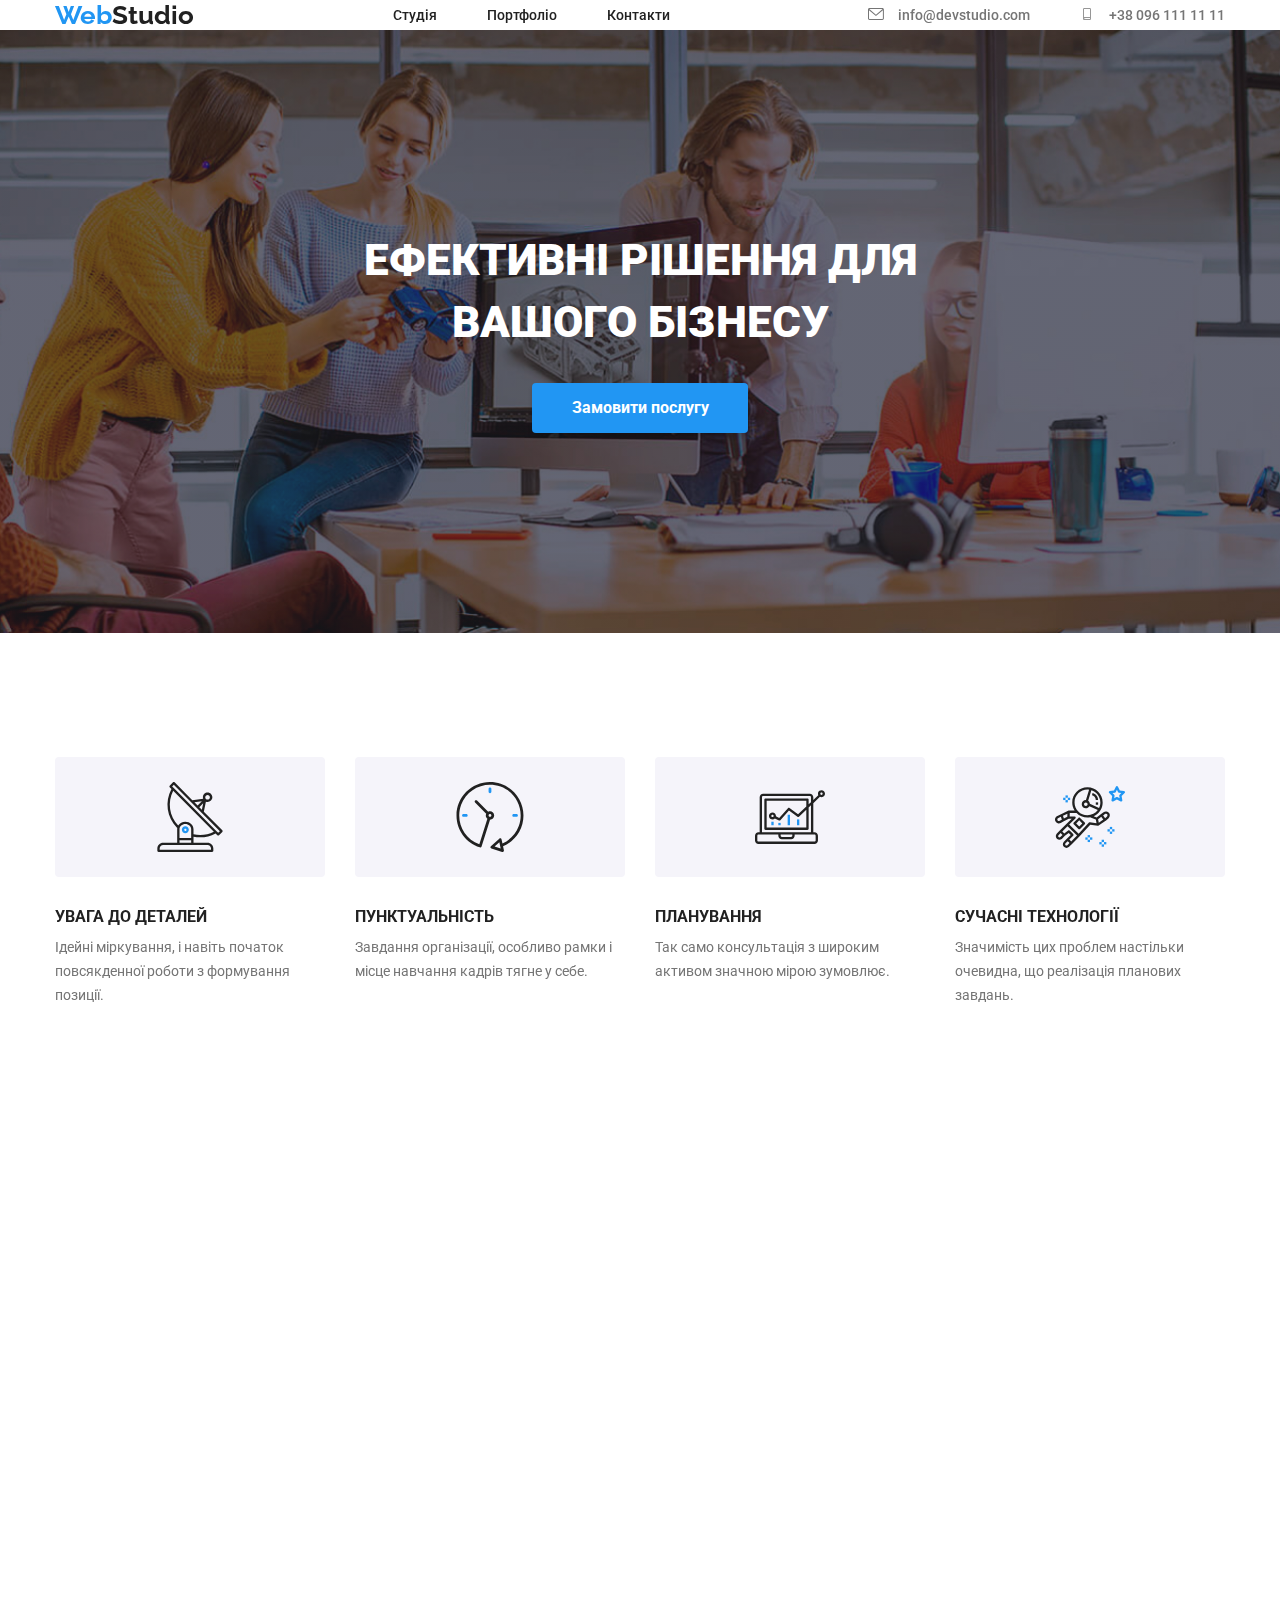
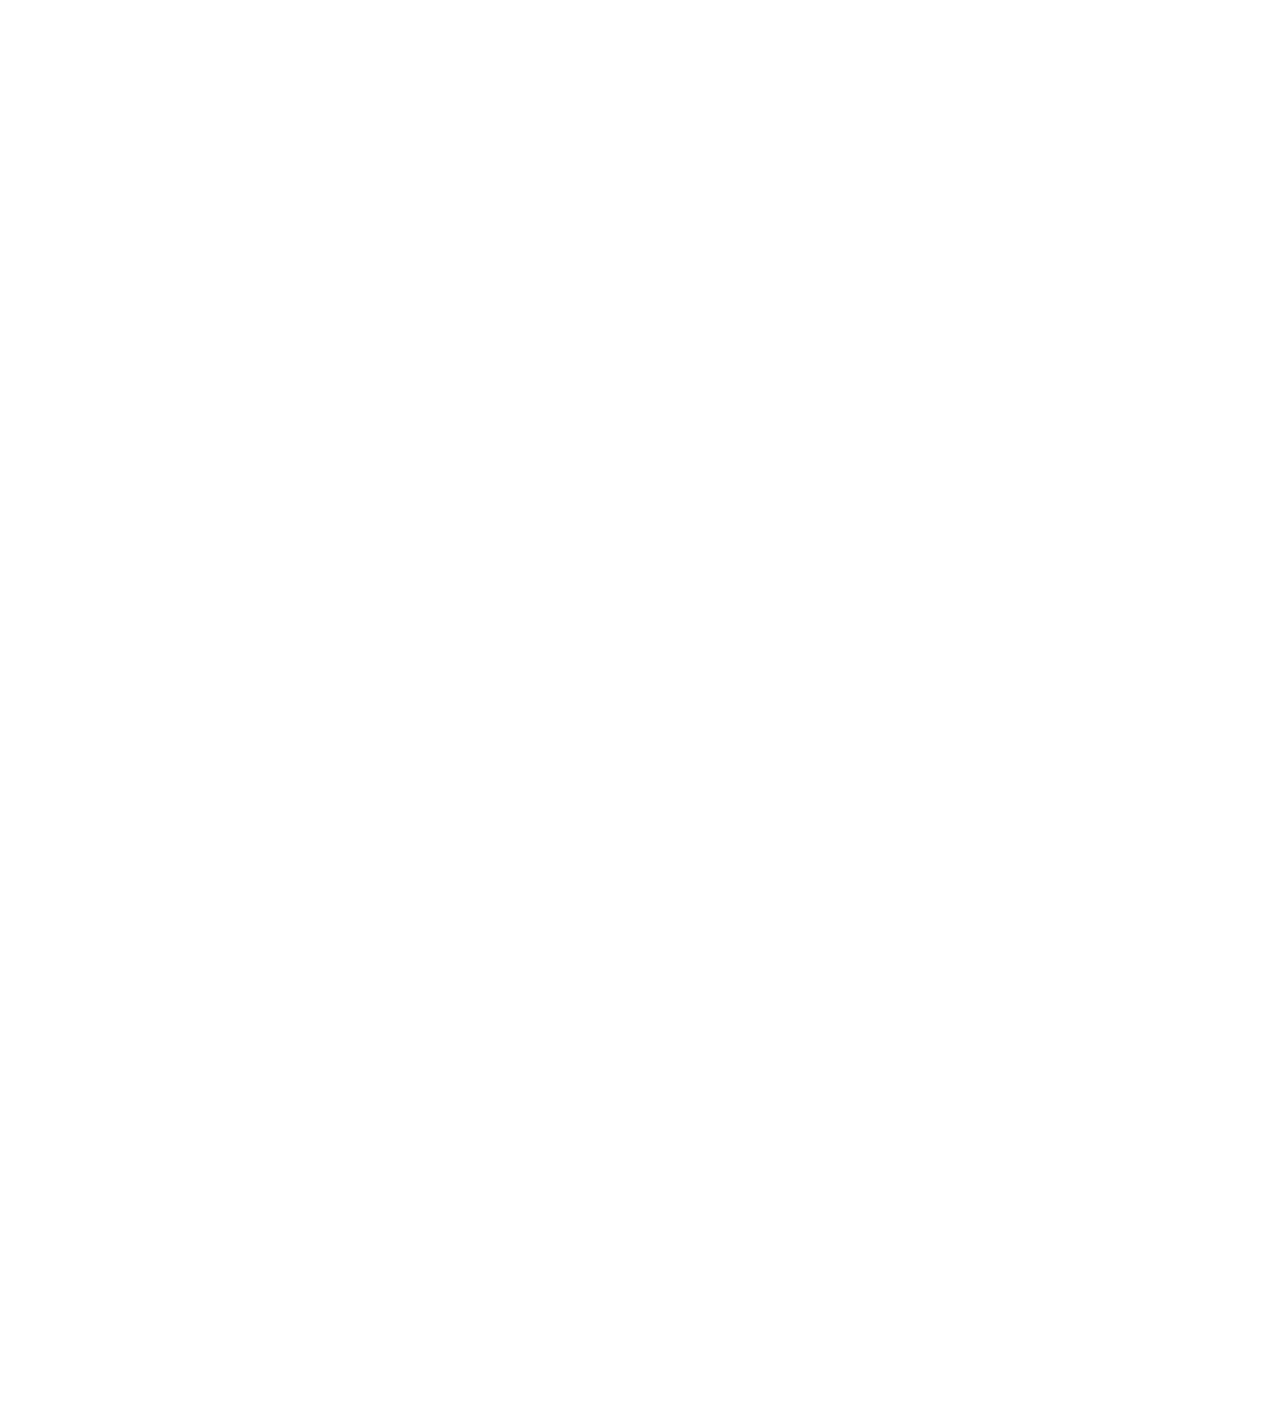
==== commit fe2af05e: "update" ====
--- a/index.html
+++ b/index.html
@@ -20,9 +20,9 @@
   <body>
     <header class="header" data-aos="zoom-in-up">
       <div class="container">
-        <a class="header__logo" href="./index.html"
-          >Web<span class="header__span">Studio</span></a
-        >
+          <a class="header__logo logo" href="./index.html"
+            >Web<span class="header__span header__span--studio">Studio</span></a
+          >
         <nav class="navigation">
           <ul class="nav-list">
             <li class="nav-list__item">
@@ -36,25 +36,20 @@
             </li>
           </ul>
         </nav>
-        <div class="contact-list">
-          <div class="contact-email">
-            <a class="contact-social__link" href="mailto:info@devstudio.com">
-              <svg class="contact-email__icon" width="16px" height="12px">
+        <div class="contact">
+            <a class="contact__link" href="mailto:info@devstudio.com">
+              <svg class="contact__icon contact__icon--email">
                 <use href="./images/symbol-defs.svg#icon-envelope"></use>
               </svg>
               info@devstudio.com</a
             >
-          </div>
-          <div class="contact-tel">
-            <a class="contact-social__link" href="tel:+380961111111">
-              <svg class="contact-tel__icon" width="10" height="16">
+            <a class="contact__link" href="tel:+380961111111">
+              <svg class="contact__icon contact__icon--phone">
                 <use href="./images/symbol-defs.svg#icon-smartphone"></use>
               </svg>
               +38 096 111 11 11</a
             >
-          </div>
-        </div>
-      </div>
+        </div>
     </header>
     <main class="main">
       <section class="hero" data-aos="zoom-in-up">
@@ -66,100 +61,34 @@
           <button class="hero__btn button" type="button" data-open-modal>
             Замовити послугу
           </button>
-          <div class="backdrop is-hidden" data-modal>
-            <div class="modal">
-              <form class="modal__form">
-                <h3 class="modal__title">
-                  Залиште свої дані, ми вам передзвонимо
-                </h3>
-                <ul class="modal-form__list">
-                  <li class="modal__item">
-                    <label for="name" class="modal__label">Ім'я</label>
-                    <input type="text" id="name" class="modal__input" />
-                    <svg class="modal__icon">
-                      <use
-                        href="./images/modal/symbol-defs.svg#icon-modal-1"
-                      ></use>
-                    </svg>
-                  </li>
-                  <li class="modal__item">
-                    <label for="phone" class="modal__label">Телефон</label>
-                    <input type="phone" id="phone" class="modal__input" />
-                    <svg class="modal__icon">
-                      <use
-                        href="./images/modal/symbol-defs.svg#icon-modal-2"
-                      ></use>
-                    </svg>
-                  </li>
-                  <li class="modal__item">
-                    <label for="email" class="modal__label">Пошта</label>
-                    <input type="email" id="email" class="modal__input" />
-                    <svg class="modal__icon">
-                      <use
-                        href="./images/modal/symbol-defs.svg#icon-modal-3"
-                      ></use>
-                    </svg>
-                  </li>
-                  <li class="modal__item">
-                    <label for="com" class="modal__label">Коментар</label>
-                    <textarea
-                      name="text"
-                      id="com"
-                      class="modal__com"
-                      placeholder="Введіть текст"
-                    ></textarea>
-                  </li>
-                </ul>
-                <div class="modal-form__box">
-                  <input type="checkbox" class="modal__checkbox" />
-                  <div class="modal__text">
-                    <p>
-                      Погоджуюся з розсилкою та приймаю
-                      <a class="modal__link" href="#">Умови договору</a>
-                    </p>
-                  </div>
-                </div>
-                <button type="submit" class="hero-btn__submit button">
-                  Відправити
-                </button>
-              </form>
-              <button type="button" class="modal-btn__close" data-close-modal>
-                <svg class="modal-icon__close">
-                  <use
-                    href="./images/modal/symbol-defs.svg#icon-modal-close"
-                  ></use>
-                </svg>
-              </button>
-            </div>
-          </div>
         </div>
       </section>
       <section class="features" data-aos="zoom-in-up">
         <div class="container">
           <ul class="features-list">
             <li class="features-list__item">
-              <h3 class="features__title">УВАГА ДО ДЕТАЛЕЙ</h3>
-              <p class="features__text">
+              <h3 class="features-list__title">УВАГА ДО ДЕТАЛЕЙ</h3>
+              <p class="features-list__text">
                 Ідейні міркування, і навіть початок повсякденної роботи з
                 формування позиції.
               </p>
             </li>
             <li class="features-list__item">
-              <h3 class="features__title">ПУНКТУАЛЬНІСТЬ</h3>
-              <p class="features__text">
+              <h3 class="features-list__title">ПУНКТУАЛЬНІСТЬ</h3>
+              <p class="features-list__text">
                 Завдання організації, особливо рамки і місце навчання кадрів
                 тягне у себе.
               </p>
             </li>
             <li class="features-list__item">
-              <h3 class="features__title">ПЛАНУВАННЯ</h3>
-              <p class="features__text">
+              <h3 class="features-list__title">ПЛАНУВАННЯ</h3>
+              <p class="features-list__text">
                 Так само консультація з широким активом значною мірою зумовлює.
               </p>
             </li>
             <li class="features-list__item">
-              <h3 class="features__title">СУЧАСНІ ТЕХНОЛОГІЇ</h3>
-              <p class="features__text">
+              <h3 class="features-list__title">СУЧАСНІ ТЕХНОЛОГІЇ</h3>
+              <p class="features-list__text">
                 Значимість цих проблем настільки очевидна, що реалізація
                 планових завдань.
               </p>
@@ -173,34 +102,34 @@
           <ul class="work-list">
             <li class="work-list__item">
               <img
-                class="work__img"
+                class="work-list__img"
                 src="./images/work/coding.jpg"
                 alt="coding"
                 width="370"
               />
-              <div class="work__text">
+              <div class="work-list__text">
                 <p>Десктопні додатки</p>
               </div>
             </li>
             <li class="work-list__item">
               <img
-                class="work__img"
+                class="work-list__img"
                 src="./images/work/working.jpg"
                 alt="working"
                 width="370"
               />
-              <div class="work__text">
+              <div class="work-list__text">
                 <p>Мобільні додатки</p>
               </div>
             </li>
             <li class="work-list__item">
               <img
-                class="work__img"
+                class="work-list__img"
                 src="./images/work/designing.jpg"
                 alt="designing"
                 width="370"
               />
-              <div class="work__text">
+              <div class="work-list__text">
                 <p>Дизайнерські рішення</p>
               </div>
             </li>
@@ -212,33 +141,37 @@
           <h2 class="team__title">Наша команда</h2>
           <ul class="team-list">
             <li class="team-list__item">
-              <article class="team__info">
+              <article class="team-list__info">
                 <img
-                  class="team__img"
+                  class="team-list__img"
                   src="./images/team/Ігор.jpg"
                   alt="Ігор"
                   width="270"
                 />
-                <h3 class="team__name">Ігор Дем'яненко</h3>
-                <p class="team__prof">Product Designer</p>
-                <ul class="team-social">
-                  <li class="team-social__item">
-                    <svg class="team-social__icon">
+                <h3 class="team-list__name">Ігор Дем'яненко</h3>
+                <p class="team-list__prof">Product Designer</p>
+                <ul class="networks-list">
+                  <li class="networks-list__item">
+                    <a href="#" class="networks-list__link networks-list__link--team"></a>
+                    <svg class="networks-list__icon networks-list__icon--team">
                       <use href="./images/symbol-defs.svg#icon-instagram"></use>
                     </svg>
                   </li>
-                  <li class="team-social__item">
-                    <svg class="team-social__icon">
+                  <li class="networks-list__item">
+                    <a href="#" class="networks-list__link networks-list__link--tean"></a>
+                    <svg class="networks-list__icon networks-list__icon--team">
                       <use href="./images/symbol-defs.svg#icon-twitter"></use>
                     </svg>
                   </li>
-                  <li class="team-social__item">
-                    <svg class="team-social__icon">
+                  <li class="networks-list__item">
+                    <a href="#" class="networks-list__link networks-list__link--team"></a>
+                    <svg class="networks-list__icon networks-list__icon--team">
                       <use href="./images/symbol-defs.svg#icon-facebook"></use>
                     </svg>
                   </li>
-                  <li class="team-social__item">
-                    <svg class="team-social__icon">
+                  <li class="networks-list__item">
+                    <a href="#" class="networks-list__link networks-list__link--team"></a>
+                    <svg class="networks-list__icon networks-list__icon--team">
                       <use href="./images/symbol-defs.svg#icon-linkedin"></use>
                     </svg>
                   </li>
@@ -246,33 +179,37 @@
               </article>
             </li>
             <li class="team-list__item">
-              <article class="team__info">
+              <article class="team-list__info">
                 <img
-                  class="team__img"
+                  class="team-list__img"
                   src="./images/team/Ольга.jpg"
                   alt="Ольга"
                   width="270"
                 />
-                <h3 class="team__name">Ольга Рєпіна</h3>
-                <p class="team__prof">Frontend Developer</p>
-                <ul class="team-social">
-                  <li class="team-social__item">
-                    <svg class="team-social__icon">
+                <h3 class="team-list__name">Ольга Рєпіна</h3>
+                <p class="team-list__prof">Frontend Developer</p>
+                <ul class="networks-list">
+                  <li class="networks-list__item">
+                    <a href="#" class="networks-list__link networks-list__link--team"></a>
+                    <svg class="networks-list__icon networks-list__icon--team">
                       <use href="./images/symbol-defs.svg#icon-instagram"></use>
                     </svg>
                   </li>
-                  <li class="team-social__item">
-                    <svg class="team-social__icon">
+                  <li class="networks-list__item">
+                    <a href="#" class="networks-list__link networks-list__link--tean"></a>
+                    <svg class="networks-list__icon networks-list__icon--team">
                       <use href="./images/symbol-defs.svg#icon-twitter"></use>
                     </svg>
                   </li>
-                  <li class="team-social__item">
-                    <svg class="team-social__icon">
+                  <li class="networks-list__item">
+                    <a href="#" class="networks-list__link networks-list__link--team"></a>
+                    <svg class="networks-list__icon networks-list__icon--team">
                       <use href="./images/symbol-defs.svg#icon-facebook"></use>
                     </svg>
                   </li>
-                  <li class="team-social__item">
-                    <svg class="team-social__icon">
+                  <li class="networks-list__item">
+                    <a href="#" class="networks-list__link networks-list__link--team"></a>
+                    <svg class="networks-list__icon networks-list__icon--team">
                       <use href="./images/symbol-defs.svg#icon-linkedin"></use>
                     </svg>
                   </li>
@@ -280,33 +217,37 @@
               </article>
             </li>
             <li class="team-list__item">
-              <article class="team__info">
+              <article class="team-list__info">
                 <img
                   class="team__img"
                   src="./images/team/Микола.jpg"
                   alt="Микола"
                   width="270"
                 />
-                <h3 class="team__name">Микола Тарасов</h3>
-                <p class="team__prof">Marketing</p>
-                <ul class="team-social">
-                  <li class="team-social__item">
-                    <svg class="team-social__icon">
+                <h3 class="team-list__name">Микола Тарасов</h3>
+                <p class="team-list__prof">Marketing</p>
+                <ul class="networks-list">
+                  <li class="networks-list__item">
+                    <a href="#" class="networks-list__link networks-list__link--team"></a>
+                    <svg class="networks-list__icon networks-list__icon--team">
                       <use href="./images/symbol-defs.svg#icon-instagram"></use>
                     </svg>
                   </li>
-                  <li class="team-social__item">
-                    <svg class="team-social__icon">
+                  <li class="networks-list__item">
+                    <a href="#" class="networks-list__link networks-list__link--tean"></a>
+                    <svg class="networks-list__icon networks-list__icon--team">
                       <use href="./images/symbol-defs.svg#icon-twitter"></use>
                     </svg>
                   </li>
-                  <li class="team-social__item">
-                    <svg class="team-social__icon">
+                  <li class="networks-list__item">
+                    <a href="#" class="networks-list__link networks-list__link--team"></a>
+                    <svg class="networks-list__icon networks-list__icon--team">
                       <use href="./images/symbol-defs.svg#icon-facebook"></use>
                     </svg>
                   </li>
-                  <li class="team-social__item">
-                    <svg class="team-social__icon">
+                  <li class="networks-list__item">
+                    <a href="#" class="networks-list__link networks-list__link--team"></a>
+                    <svg class="networks-list__icon networks-list__icon--team">
                       <use href="./images/symbol-defs.svg#icon-linkedin"></use>
                     </svg>
                   </li>
@@ -314,33 +255,37 @@
               </article>
             </li>
             <li class="team-list__item">
-              <article class="team__info">
+              <article class="team-list__info">
                 <img
-                  class="team__img"
+                  class="team-list__img"
                   src="./images/team/Михайло.jpg"
                   alt="Михайло"
                   width="270"
                 />
-                <h3 class="team__name">Михайло Єрмаков</h3>
-                <p class="team__prof">UI Designer</p>
-                <ul class="team-social">
-                  <li class="team-social__item">
-                    <svg class="team-social__icon">
+                <h3 class="team-list__name">Михайло Єрмаков</h3>
+                <p class="team-list__prof">UI Designer</p>
+                <ul class="networks-list">
+                  <li class="networks-list__item">
+                    <a href="#" class="networks-list__link networks-list__link--team"></a>
+                    <svg class="networks-list__icon networks-list__icon--team">
                       <use href="./images/symbol-defs.svg#icon-instagram"></use>
                     </svg>
                   </li>
-                  <li class="team-social__item">
-                    <svg class="team-social__icon">
+                  <li class="networks-list__item">
+                    <a href="#" class="networks-list__link networks-list__link--tean"></a>
+                    <svg class="networks-list__icon networks-list__icon--team">
                       <use href="./images/symbol-defs.svg#icon-twitter"></use>
                     </svg>
                   </li>
-                  <li class="team-social__item">
-                    <svg class="team-social__icon">
+                  <li class="networks-list__item">
+                    <a href="#" class="networks-list__link networks-list__link--team"></a>
+                    <svg class="networks-list__icon networks-list__icon--team">
                       <use href="./images/symbol-defs.svg#icon-facebook"></use>
                     </svg>
                   </li>
-                  <li class="team-social__item">
-                    <svg class="team-social__icon">
+                  <li class="networks-list__item">
+                    <a href="#" class="networks-list__link networks-list__link--team"></a>
+                    <svg class="networks-list__icon networks-list__icon--team">
                       <use href="./images/symbol-defs.svg#icon-linkedin"></use>
                     </svg>
                   </li>
@@ -355,32 +300,32 @@
           <h2 class="brands__title">Постійні клієнти</h2>
           <ul class="brands-list">
             <li class="brands-list__item">
-              <svg class="brands__icon">
+              <svg class="brands-list__icon">
                 <use href="./images/symbol-defs.svg#icon-yaco"></use>
               </svg>
             </li>
             <li class="brands-list__item">
-              <svg class="brands__icon">
+              <svg class="brands-list__icon">
                 <use href="./images/symbol-defs.svg#icon-taghere"></use>
               </svg>
             </li>
             <li class="brands-list__item">
-              <svg class="brands__icon">
+              <svg class="brands-list__icon">
                 <use href="./images/symbol-defs.svg#icon-company"></use>
               </svg>
             </li>
             <li class="brands-list__item">
-              <svg class="brands__icon">
+              <svg class="brands-list__icon">
                 <use href="./images/symbol-defs.svg#icon-foster"></use>
               </svg>
             </li>
             <li class="brands-list__item">
-              <svg class="brands__icon">
+              <svg class="brands-list__icon">
                 <use href="./images/symbol-defs.svg#icon-brand"></use>
               </svg>
             </li>
             <li class="brands-list__item">
-              <svg class="brands__icon">
+              <svg class="brands-list__icon">
                 <use href="./images/symbol-defs.svg#icon-tagline"></use>
               </svg>
             </li>
@@ -390,57 +335,131 @@
     </main>
     <footer class="footer" data-aos="zoom-in-up">
       <div class="container">
-        <div class="footer-pages__left">
-          <a class="footer__logo" href="#"
-            >Web<span class="footer__span">Studio</span></a
+        <section class="footer-contacts">
+          <a class="footer-contacts__logo logo" href="#"
+            >Web<span class="footer-contacts__logo footer-contacts__logo--studio">Studio</span></a
           >
           <address class="address">
-            <p class="footer__adress">м. Київ, пр-т Лесі Українки, 26</p>
-            <a class="footer__mail" href="mailto:info@devstudio.com"
+            <p class="address__city">м. Київ, пр-т Лесі Українки, 26</p>
+            <a class="address__contact" href="mailto:info@devstudio.com"
               >info@devstudio.com</a
             >
-            <a class="footer__tel" href="tel:+380961111111">+38 096 111 11 11</a>
+            <a class="address__contact" href="tel:+380961111111"
+              >+38 096 111 11 11</a
+            >
           </address>
-        </div>
-        <div class="footer-pages__center">
-          <h3 class="footer-pages__title">приєднуйтесь</h3>
-          <ul class="footer-social__list">
-            <li class="footer-social__item">
-              <svg class="footer__icon">
+        </section>
+        <section class="footer-social">
+          <h3 class="footer-social__title">приєднуйтесь</h3>
+          <ul class="networks-list">
+            <li class="networks-list__item">
+              <a href="#" class="networks-list__link networks-list__link--footer"></a>
+              <svg class="networks-list__icon networks-list__icon--footer" style="fill: #fff">
                 <use href="./images/symbol-defs.svg#icon-instagram"></use>
               </svg>
             </li>
-            <li class="footer-social__item">
-              <svg class="footer__icon">
+            <li class="networks-list__item">
+              <a href="#" class="networks-list__link networks-list__link--footer"></a>
+              <svg class="networks-list__icon networks-list__icon--footer" style="fill: #fff">
                 <use href="./images/symbol-defs.svg#icon-twitter"></use>
               </svg>
             </li>
-            <li class="footer-social__item">
-              <svg class="footer__icon">
+            <li class="networks-list__item">
+              <a href="#" class="networks-list__link networks-list__link--footer"></a>
+              <svg class="networks-list__icon networks-list__icon--footer" style="fill: #fff">
                 <use href="./images/symbol-defs.svg#icon-facebook"></use>
               </svg>
             </li>
-            <li class="footer-social__item">
-              <svg class="footer__icon">
+            <li class="networks-list__item">
+              <a href="#" class="networks-list__link networks-list__link--footer"></a>
+              <svg class="networks-list__icon networks-list__icon--footer" style="fill: #fff">
                 <use href="./images/symbol-defs.svg#icon-linkedin"></use>
               </svg>
             </li>
           </ul>
-        </div>
-        <div class="footer-pages__right">
-          <h3 class="footer-pages__title">Підпишіться на розсилку</h3>
-          <form class="footer__form">
-            <input type="email" placeholder="E-mail" class="footer__input" />
-            <button class="footer__btn" type="submit">
+        </section>
+        <section class="footer-subscribe">
+          <form class="footer-form">
+            <label class="footer-form__label">Підпишіться на розсилку
+            <input type="email" placeholder="E-mail" class="footer-form__input"/>
+            </label>
+            <button class="footer-form__btn button" type="submit">
               Підписатися
               <svg class="footer-form__icon">
                 <use href="./images/svg/send.svg"></use>
               </svg>
             </button>
           </form>
-        </div>
+        </section>
       </div>
     </footer>
+
+
+    
+    <div class="backdrop is-hidden" data-modal>
+      <form class="modal">
+          <h3 class="modal__title">
+            Залиште свої дані, ми вам передзвонимо
+          </h3>
+          <ul class="modal-list">
+            <li class="modal-list__item">
+              <label for="name" class="modal-list__label">Ім'я</label>
+              <input type="text" id="name" class="modal-list__input" />
+              <svg class="modal-list__icon">
+                <use
+                  href="./images/modal/symbol-defs.svg#icon-modal-1"
+                ></use>
+              </svg>
+            </li>
+            <li class="modal-list__item">
+              <label for="phone" class="modal-list__label">Телефон</label>
+              <input type="phone" id="phone" class="modal-list__input" />
+              <svg class="modal-list__icon">
+                <use
+                  href="./images/modal/symbol-defs.svg#icon-modal-2"
+                ></use>
+              </svg>
+            </li>
+            <li class="modal-list__item">
+              <label for="email" class="modal-list__label">Пошта</label>
+              <input type="email" id="email" class="modal-list__input" />
+              <svg class="modal-list__icon">
+                <use
+                  href="./images/modal/symbol-defs.svg#icon-modal-3"
+                ></use>
+              </svg>
+            </li>
+            <li class="modal-list__item">
+              <label for="com" class="modal-list__label">Коментар</label>
+              <textarea
+                name="text"
+                id="com"
+                class="modal-list__comment"
+                placeholder="Введіть текст"
+              ></textarea>
+            </li>
+          </ul>
+          <div class="modal__box">
+            <input type="checkbox" class="modal__checkbox" />
+            <div class="modal__text">
+              <p>
+                Погоджуюся з розсилкою та приймаю
+                <a class="modal__link" href="#">Умови договору</a>
+              </p>
+            </div>
+          </div>
+          <button type="submit" class="modal__btn-submit button">
+            Відправити
+          </button>
+        <button type="button" class="modal__btn-close" data-close-modal>
+          <svg class="modal__icon-close">
+            <use
+              href="./images/modal/symbol-defs.svg#icon-modal-close"
+            ></use>
+          </svg>
+        </button>
+      </form>
+    </div>
     <script src="js/modal.js"></script>
     <script src="https://unpkg.com/aos@2.3.1/dist/aos.js"></script>
     <script>
--- a/css/styles.min.css
+++ b/css/styles.min.css
@@ -1 +1 @@
-body{color:#212121;font-family:"Roboto",sans-serif;font-size:14px;font-style:normal;line-height:normal;font-weight:400}.container{width:1200px;padding:0 15px;margin:0 auto}button{cursor:pointer;-webkit-transition-duration:250ms;transition-duration:250ms}button:hover{-webkit-transform:scale(1.05);transform:scale(1.05)}ul{list-style-type:none}a{text-decoration:none}p,h1,h2,h3,h4,h5,h6{margin:0}ul,ol{padding-left:0;margin:0}.header .container{display:-webkit-box;display:-ms-flexbox;display:flex;-webkit-box-align:center;-ms-flex-align:center;align-items:center;-webkit-box-pack:justify;-ms-flex-pack:justify;justify-content:space-between}.header{padding:24px 0 25px;border-bottom:1px solid #ececec}.header__logo{color:#2196f3;font-family:"Raleway",sans-serif;font-size:26px;font-weight:700}.header__span{color:#212121}.nav-list{display:-webkit-box;display:-ms-flexbox;display:flex;-webkit-box-align:center;-ms-flex-align:center;align-items:center;gap:50px}.nav-list__item{position:relative}.nav-list__link{color:#212121;font-weight:500;-webkit-transition:220ms cubic-bezier(0.6, 0, 0.4, 1);transition:220ms cubic-bezier(0.6, 0, 0.4, 1)}.nav-list__link::after{content:"";background-color:#2196f3;border-radius:2px;width:0;height:4px;position:absolute;top:45px;left:0;-webkit-transition:width 220ms cubic-bezier(0.6, 0, 0.4, 1);transition:width 220ms cubic-bezier(0.6, 0, 0.4, 1)}.nav-list__link:hover::after{width:100%}.nav-list__link:hover{color:#2196f3}.contact-list{display:-webkit-box;display:-ms-flexbox;display:flex;gap:50px}.contact-social__link{color:#757575;font-weight:500}.contact-social__link:hover{color:#2196f3;-webkit-transition:color 250ms cubic-bezier(0.4, 0, 0.2, 1);transition:color 250ms cubic-bezier(0.4, 0, 0.2, 1)}.contact-email__icon,.contact-tel__icon{fill:#757575;margin-right:11px}.contact-email:hover svg,.contact-tel:hover svg{fill:#2196f3;-webkit-transition:fill 250ms cubic-bezier(0.4, 0, 0.2, 1);transition:fill 250ms cubic-bezier(0.4, 0, 0.2, 1)}.hero{background-color:#2f303a;padding:200px 0;background-image:-webkit-gradient(linear, left top, right top, from(rgba(47, 48, 58, 0.4)), to(rgba(47, 48, 58, 0.4))),url(../images/hero.jpg);background-image:linear-gradient(to right, rgba(47, 48, 58, 0.4), rgba(47, 48, 58, 0.4)),url(../images/hero.jpg);background-repeat:no-repeat;background-size:cover;background-position:center}.hero__title{color:#fff;text-align:center;font-size:44px;font-weight:900;line-height:1.4;text-transform:uppercase;margin-bottom:30px}.button{color:#fff;font-size:16px;font-weight:700;line-height:1.9;width:216px;height:50px;background-color:#2196f3;border:none;border-radius:4px;margin:0 auto;display:block;-webkit-box-shadow:0px 4px 4px 0px rgba(0,0,0,.15);box-shadow:0px 4px 4px 0px rgba(0,0,0,.15)}.button:hover{-webkit-animation:scale 1s ease infinite alternate;animation:scale 1s ease infinite alternate;-webkit-transition:background-color 250ms cubic-bezier(0.4, 0, 0.2, 1);transition:background-color 250ms cubic-bezier(0.4, 0, 0.2, 1)}@-webkit-keyframes scale{0%{-webkit-transform:scale(1);transform:scale(1)}100%{-webkit-transform:scale(1.1);transform:scale(1.1)}}@keyframes scale{0%{-webkit-transform:scale(1);transform:scale(1)}100%{-webkit-transform:scale(1.1);transform:scale(1.1)}}.hero-btn__submit{width:200px;margin-top:30px}.backdrop{position:fixed;top:0;left:0;width:100%;height:100%;background-color:rgba(0,0,0,.5);opacity:1;-webkit-transition:opacity 250ms cubic-bezier(0.4, 0, 0.2, 1);transition:opacity 250ms cubic-bezier(0.4, 0, 0.2, 1)}.is-hidden{opacity:0;pointer-events:none}.no-scroll{overflow:hidden}.modal{position:absolute;top:50%;left:50%;min-width:528px;min-height:581px;border-radius:4px;padding:40px;-webkit-box-shadow:0 2px 1px 0 rgba(0,0,0,.2),0 1px 1px 0 rgba(0,0,0,.14),0 1px 3px 0 rgba(0,0,0,.12);box-shadow:0 2px 1px 0 rgba(0,0,0,.2),0 1px 1px 0 rgba(0,0,0,.14),0 1px 3px 0 rgba(0,0,0,.12);background-color:#fff;-webkit-transform:translate(-50%, -50%);transform:translate(-50%, -50%);-webkit-transition:-webkit-transform 250ms cubic-bezier(0.4, 0, 0.2, 1);transition:-webkit-transform 250ms cubic-bezier(0.4, 0, 0.2, 1);transition:transform 250ms cubic-bezier(0.4, 0, 0.2, 1);transition:transform 250ms cubic-bezier(0.4, 0, 0.2, 1), -webkit-transform 250ms cubic-bezier(0.4, 0, 0.2, 1)}.modal-form__list{display:-webkit-box;display:-ms-flexbox;display:flex;-ms-flex-wrap:wrap;flex-wrap:wrap;-webkit-box-orient:vertical;-webkit-box-direction:normal;-ms-flex-direction:column;flex-direction:column}.modal__item{position:relative;width:448px}.modal__title{color:#212121;font-size:20px;text-align:center;margin-bottom:16px}.modal__label{color:#757575;font-size:12px}.modal__input{width:448px;height:40px;padding-left:40px;margin:7px 0 10px;border-radius:4px;border:1px solid rgba(33,33,33,.2);cursor:pointer}.modal__input{outline:#2196f3;-webkit-transition:border-color 250ms cubic-bezier(0.4, 0, 0.2, 1);transition:border-color 250ms cubic-bezier(0.4, 0, 0.2, 1)}.modal__icon{position:absolute;top:37px;left:14px;width:13px;height:13px;-webkit-transition:fill 250ms cubic-bezier(0.4, 0, 0.2, 1);transition:fill 250ms cubic-bezier(0.4, 0, 0.2, 1)}.modal__input:hover,.modal__input:hover+.modal__icon{border-color:#2196f3;fill:#2196f3;-webkit-transition:fill 250ms cubic-bezier(0.4, 0, 0.2, 1),border-color 250ms cubic-bezier(0.4, 0, 0.2, 1);transition:fill 250ms cubic-bezier(0.4, 0, 0.2, 1),border-color 250ms cubic-bezier(0.4, 0, 0.2, 1)}.modal__com{margin:6px 0 10px;padding:11px;width:448px;height:120px;border-radius:4px;border:1px solid rgba(33,33,33,.2);resize:none;cursor:text}.modal__com:hover,.modal__com:focus{border-color:#2196f3;outline-color:#2196f3;-webkit-transition:border-color 250ms cubic-bezier(0.4, 0, 0.2, 1),outline-color 250ms cubic-bezier(0.4, 0, 0.2, 1);transition:border-color 250ms cubic-bezier(0.4, 0, 0.2, 1),outline-color 250ms cubic-bezier(0.4, 0, 0.2, 1)}.modal-form__box{display:-webkit-box;display:-ms-flexbox;display:flex;-webkit-box-align:center;-ms-flex-align:center;align-items:center;-webkit-box-pack:center;-ms-flex-pack:center;justify-content:center;gap:8px}.modal__text{color:#757575;line-height:1.71}.modal__checkbox{position:relative;width:16px;height:15px;border-radius:1px;outline:2px solid #212121;-webkit-appearance:none;-moz-appearance:none;appearance:none;cursor:pointer}.modal__checkbox:checked::after{content:"";display:-webkit-box;display:-ms-flexbox;display:flex;-webkit-box-pack:center;-ms-flex-pack:center;justify-content:center;-webkit-box-align:center;-ms-flex-align:center;align-items:center;position:absolute;width:100%;height:100%;color:#fff;border-radius:2px;outline:3px solid #2196f3;background-color:#2196f3;background-image:url(../images/modal/check.svg);background-position:center;background-repeat:no-repeat}.modal__link{text-decoration:underline;color:#2196f3}.modal-btn__close{position:absolute;top:8px;right:8px;padding:8px 11px;border:1px solid rgba(0,0,0,.1);border-radius:100%;background-color:#fff}.modal-icon__close{width:11px;height:11px}.modal-icon__close:hover{fill:#2196f3;-webkit-transition:fill 250ms cubic-bezier(0.4, 0, 0.2, 1);transition:fill 250ms cubic-bezier(0.4, 0, 0.2, 1)}.features{padding-top:94px;padding-bottom:94px}.features-list{display:-webkit-box;display:-ms-flexbox;display:flex;gap:30px}.features-list__item::before{content:"";display:block;height:120px;background-color:#f5f4fa;background-repeat:no-repeat;background-position:center;border-radius:4px;margin-top:30px;margin-bottom:30px}.features-list__item:first-child::before{background-image:url("../images/features/antenna.svg")}.features-list__item:nth-child(2)::before{background-image:url("../images/features/clock.svg")}.features-list__item:nth-child(3)::before{background-image:url("../images/features/diagram.svg")}.features-list__item:last-child::before{background-image:url("../images/features/astronaut.svg")}.features-list__item{max-width:270px}.features__title{color:#212121;font-weight:700;text-transform:uppercase;margin-bottom:10px}.features__text{color:#757575;line-height:1.7}.work{padding-bottom:94px}.work__title{color:#212121;text-align:center;font-size:36px;font-weight:700;margin-bottom:50px}.work-list__item{position:relative}.work__img{width:370px;height:294px}.work__text{width:100%;font-weight:700;font-size:14px;text-transform:uppercase;text-align:center;color:#fff;background-color:rgba(47,48,58,.8);padding:27px;letter-spacing:.03em;position:absolute;bottom:3px}.work-list{display:-webkit-box;display:-ms-flexbox;display:flex;gap:30px}.team{background:#f5f4fa;padding-bottom:94px;padding-top:94px}.team__title{color:#212121;text-align:center;font-size:36px;font-weight:700;margin-bottom:50px}.team-list__item{padding-bottom:30px}.team__info{width:270px;height:428px;border-radius:0px 0px 4px 4px;background:#fff;-webkit-box-shadow:0px 2px 1px 0px rgba(0,0,0,.2),0px 1px 1px 0px rgba(0,0,0,.14),0px 1px 3px 0px rgba(0,0,0,.12);box-shadow:0px 2px 1px 0px rgba(0,0,0,.2),0px 1px 1px 0px rgba(0,0,0,.14),0px 1px 3px 0px rgba(0,0,0,.12)}.team__img{width:270px;height:260px}.team__name{color:#212121;text-align:center;font-weight:500;margin:30px 0 10px}.team__prof{color:#757575;text-align:center}.team-list{display:-webkit-box;display:-ms-flexbox;display:flex;gap:30px}.team-social{display:-webkit-box;display:-ms-flexbox;display:flex;-webkit-box-pack:center;-ms-flex-pack:center;justify-content:center;gap:10px;-webkit-box-align:center;-ms-flex-align:center;align-items:center;margin-top:20px}.team-social__item{padding:12px;border-radius:22px;cursor:pointer}.team-social__item:hover{background-color:#2196f3;-webkit-transition:background-color 250ms cubic-bezier(0.4, 0, 0.2, 1);transition:background-color 250ms cubic-bezier(0.4, 0, 0.2, 1)}.team-social__item:hover svg{fill:#fff;-webkit-transition:fill 250ms cubic-bezier(0.4, 0, 0.2, 1);transition:fill 250ms cubic-bezier(0.4, 0, 0.2, 1)}.team-social__icon{fill:#afb1b8;width:20px;height:20px}.team-social__icon:hover{fill:#fff;-webkit-transition:fill 250ms cubic-bezier(0.4, 0, 0.2, 1);transition:fill 250ms cubic-bezier(0.4, 0, 0.2, 1)}.brands{padding:95px 0}.brands__title{font-weight:700;font-size:36px;letter-spacing:.03em;text-align:center;color:#212121;margin-bottom:59px}.brands__list{display:-webkit-box;display:-ms-flexbox;display:flex;-webkit-box-pack:justify;-ms-flex-pack:justify;justify-content:space-between;-webkit-box-align:center;-ms-flex-align:center;align-items:center}.brands-list__item{width:170px;height:92px;border:1px solid #afb1b8;border-radius:4px;padding:17px 30px}.brands-list__item:hover{border-color:#2196f3;cursor:pointer;-webkit-transition:border-color 250ms cubic-bezier(0.4, 0, 0.2, 1);transition:border-color 250ms cubic-bezier(0.4, 0, 0.2, 1)}.brands-list__item:hover svg{fill:#2196f3;cursor:pointer;-webkit-transition:fill 250ms cubic-bezier(0.4, 0, 0.2, 1);transition:fill 250ms cubic-bezier(0.4, 0, 0.2, 1)}.brands__icon{width:106px;height:60px;fill:#afb1b8}.footer{background-color:#2f303a;padding:60px 0}.footer .container{display:-webkit-box;display:-ms-flexbox;display:flex;-webkit-box-align:center;-ms-flex-align:center;align-items:center;gap:70px}.footer-pages__left{display:-webkit-box;display:-ms-flexbox;display:flex;-webkit-box-orient:vertical;-webkit-box-direction:normal;-ms-flex-direction:column;flex-direction:column;padding-top:16px}.footer__logo{color:#2196f3;font-family:"Raleway",sans-serif;font-size:26px;font-weight:700;display:block;margin-bottom:20px}.footer__span{color:#2196f3}.footer__address{color:#2196f3;line-height:1.7}.footer__mail{color:rgba(255,255,255,.6);font-size:14px;line-height:1.7}.footer__tel{color:rgba(255,255,255,.6);font-size:14px;line-height:1.7}.address{display:-webkit-box;display:-ms-flexbox;display:flex;-webkit-box-orient:vertical;-webkit-box-direction:normal;-ms-flex-direction:column;flex-direction:column;gap:9px}.footer-pages__title{font-weight:700;font-size:14px;letter-spacing:.03em;text-transform:uppercase;color:#fff;margin-bottom:20px}.footer-social__list{display:-webkit-box;display:-ms-flexbox;display:flex;gap:10px}.footer-social__item{display:inline-block;padding:12px;border-radius:22px;background-color:rgba(255,255,255,.1)}.footer-social__item:hover{background-color:#2196f3;cursor:pointer;-webkit-transition:background-color 250ms cubic-bezier(0.4, 0, 0.2, 1);transition:background-color 250ms cubic-bezier(0.4, 0, 0.2, 1)}.footer__icon{fill:#fff;width:20px;height:20px}.footer__form{display:-webkit-box;display:-ms-flexbox;display:flex;gap:12px}.footer__input{border:1px solid rgba(255,255,255,.3);border-radius:4px;width:358px;height:50px;-webkit-box-shadow:0 4px 4px 0 rgba(0,0,0,.15);box-shadow:0 4px 4px 0 rgba(0,0,0,.15);background-color:rgba(33,150,243,0);padding:13px 15px;font-weight:400;font-size:16px;line-height:1.25;color:rgba(255,255,255,.6)}.footer__btn{border-radius:4px;-webkit-box-shadow:0 4px 4px 0 rgba(0,0,0,.15);box-shadow:0 4px 4px 0 rgba(0,0,0,.15);background-color:#2196f3;width:200px;height:50px;border:none;font-size:16px;line-height:1.87;text-align:center;color:#fff}.footer-form__icon{position:relative;left:6px;top:3px;width:24px;height:24px}/*# sourceMappingURL=styles.min.css.map */+body{color:#212121;font-family:"Roboto",sans-serif;font-size:14px;font-style:normal;line-height:normal;font-weight:400}.container{width:1200px;padding:0 15px;margin:0 auto}button{cursor:pointer;-webkit-transition-duration:250ms;transition-duration:250ms}button:hover{-webkit-transform:scale(1.05);transform:scale(1.05)}ul{list-style-type:none}a{text-decoration:none}p,h1,h2,h3,h4,h5,h6{margin:0}ul,ol{padding-left:0;margin:0}.header{@e padding: 24px 0 25px}.header__span--studio{color:#212121}.header .container{display:-webkit-box;display:-ms-flexbox;display:flex;-webkit-box-align:center;-ms-flex-align:center;align-items:center;-webkit-box-pack:justify;-ms-flex-pack:justify;justify-content:space-between}.logo{color:#2196f3;font-family:"Raleway",sans-serif;font-weight:700;font-size:26px}.nav-list{display:-webkit-box;display:-ms-flexbox;display:flex;-webkit-box-align:center;-ms-flex-align:center;align-items:center;gap:50px}.nav-list__item{position:relative}.nav-list__link{color:#212121;font-weight:500;-webkit-transition:220ms cubic-bezier(0.6, 0, 0.4, 1);transition:220ms cubic-bezier(0.6, 0, 0.4, 1)}.nav-list__link:hover{color:#2196f3}.nav-list__link::after{content:"";background-color:#2196f3;border-radius:2px;width:0;height:4px;position:absolute;top:45px;left:0;-webkit-transition:width 220ms cubic-bezier(0.6, 0, 0.4, 1);transition:width 220ms cubic-bezier(0.6, 0, 0.4, 1)}.nav-list__link:hover::after{width:100%}.contact{display:-webkit-box;display:-ms-flexbox;display:flex;gap:49px}.contact__link{color:#757575;font-weight:500}.contact__link:hover svg{fill:#2196f3;-webkit-transition:fill 250ms cubic-bezier(0.4, 0, 0.2, 1);transition:fill 250ms cubic-bezier(0.4, 0, 0.2, 1)}.contact__link:hover{color:#2196f3;-webkit-transition:color 250ms cubic-bezier(0.4, 0, 0.2, 1);transition:color 250ms cubic-bezier(0.4, 0, 0.2, 1)}.contact__icon{fill:#757575;margin-right:11px}.contact__icon--email{width:16px;height:12px}.contact__icon--phone{width:16px;height:12px}.contact-email:hover svg,.contact-tel:hover svg{fill:#2196f3;-webkit-transition:fill 250ms cubic-bezier(0.4, 0, 0.2, 1);transition:fill 250ms cubic-bezier(0.4, 0, 0.2, 1)}.hero{background-color:#2f303a;padding:200px 0;background-image:-webkit-gradient(linear, left top, right top, from(rgba(47, 48, 58, 0.4)), to(rgba(47, 48, 58, 0.4))),url(../images/hero.jpg);background-image:linear-gradient(to right, rgba(47, 48, 58, 0.4), rgba(47, 48, 58, 0.4)),url(../images/hero.jpg);background-repeat:no-repeat;background-size:cover;background-position:center}.hero__title{color:#fff;text-align:center;font-size:44px;font-weight:900;line-height:1.4;text-transform:uppercase;margin-bottom:30px}.hero__btn{margin:0 auto}.hero__btn:hover{-webkit-animation:scale 1s ease infinite alternate;animation:scale 1s ease infinite alternate}.button{color:#fff;font-size:16px;font-weight:700;line-height:1.9;width:216px;height:50px;background-color:#2196f3;border:none;border-radius:4px;display:block;-webkit-box-shadow:0px 4px 4px 0px rgba(0,0,0,.15);box-shadow:0px 4px 4px 0px rgba(0,0,0,.15)}.button:hover{-webkit-transition:background-color 250ms cubic-bezier(0.4, 0, 0.2, 1);transition:background-color 250ms cubic-bezier(0.4, 0, 0.2, 1)}@-webkit-keyframes scale{0%{-webkit-transform:scale(1);transform:scale(1)}100%{-webkit-transform:scale(1.1);transform:scale(1.1)}}@keyframes scale{0%{-webkit-transform:scale(1);transform:scale(1)}100%{-webkit-transform:scale(1.1);transform:scale(1.1)}}.backdrop{position:fixed;top:0;left:0;width:100%;height:100%;background-color:rgba(0,0,0,.5);opacity:1;-webkit-transition:opacity 250ms cubic-bezier(0.4, 0, 0.2, 1);transition:opacity 250ms cubic-bezier(0.4, 0, 0.2, 1)}.is-hidden{opacity:0;pointer-events:none}.no-scroll{overflow:hidden}.modal{position:absolute;top:50%;left:50%;min-width:528px;min-height:581px;border-radius:4px;padding:40px;-webkit-box-shadow:0 2px 1px 0 rgba(0,0,0,.2),0 1px 1px 0 rgba(0,0,0,.14),0 1px 3px 0 rgba(0,0,0,.12);box-shadow:0 2px 1px 0 rgba(0,0,0,.2),0 1px 1px 0 rgba(0,0,0,.14),0 1px 3px 0 rgba(0,0,0,.12);background-color:#fff;-webkit-transform:translate(-50%, -50%);transform:translate(-50%, -50%);-webkit-transition:-webkit-transform 250ms cubic-bezier(0.4, 0, 0.2, 1);transition:-webkit-transform 250ms cubic-bezier(0.4, 0, 0.2, 1);transition:transform 250ms cubic-bezier(0.4, 0, 0.2, 1);transition:transform 250ms cubic-bezier(0.4, 0, 0.2, 1), -webkit-transform 250ms cubic-bezier(0.4, 0, 0.2, 1)}.modal__title{color:#212121;font-size:20px;text-align:center;margin-bottom:16px}.modal-list{display:-webkit-box;display:-ms-flexbox;display:flex;-ms-flex-wrap:wrap;flex-wrap:wrap;-webkit-box-orient:vertical;-webkit-box-direction:normal;-ms-flex-direction:column;flex-direction:column}.modal-list__item{position:relative;width:448px}.modal-list__label{color:#757575;font-size:12px}.modal-list__input{width:448px;height:40px;padding-left:40px;margin:7px 0 10px;border-radius:4px;border:1px solid rgba(33,33,33,.2);cursor:pointer;outline:#2196f3;-webkit-transition:border-color 250ms cubic-bezier(0.4, 0, 0.2, 1);transition:border-color 250ms cubic-bezier(0.4, 0, 0.2, 1)}.modal-list__input:hover,.modal-list__input:hover+.modal-list__input{border-color:#2196f3;fill:#2196f3;-webkit-transition:fill 250ms cubic-bezier(0.4, 0, 0.2, 1),border-color 250ms cubic-bezier(0.4, 0, 0.2, 1);transition:fill 250ms cubic-bezier(0.4, 0, 0.2, 1),border-color 250ms cubic-bezier(0.4, 0, 0.2, 1)}.modal-list__icon{position:absolute;top:37px;left:14px;width:13px;height:13px;-webkit-transition:fill 250ms cubic-bezier(0.4, 0, 0.2, 1);transition:fill 250ms cubic-bezier(0.4, 0, 0.2, 1)}.modal-list__comment{margin:6px 0 10px;padding:11px;width:448px;height:120px;border-radius:4px;border:1px solid rgba(33,33,33,.2);resize:none;cursor:text}.modal-list__comment:hover,.modal-list__comment:focus{border-color:#2196f3;outline-color:#2196f3;-webkit-transition:border-color 250ms cubic-bezier(0.4, 0, 0.2, 1),outline-color 250ms cubic-bezier(0.4, 0, 0.2, 1);transition:border-color 250ms cubic-bezier(0.4, 0, 0.2, 1),outline-color 250ms cubic-bezier(0.4, 0, 0.2, 1)}.modal__box{display:-webkit-box;display:-ms-flexbox;display:flex;-webkit-box-align:center;-ms-flex-align:center;align-items:center;-webkit-box-pack:center;-ms-flex-pack:center;justify-content:center;gap:8px}.modal__text{color:#757575;line-height:1.71}.modal__checkbox{position:relative;width:16px;height:15px;border-radius:1px;outline:2px solid #212121;-webkit-appearance:none;-moz-appearance:none;appearance:none;cursor:pointer}.modal__checkbox:checked::after{content:"";display:-webkit-box;display:-ms-flexbox;display:flex;-webkit-box-pack:center;-ms-flex-pack:center;justify-content:center;-webkit-box-align:center;-ms-flex-align:center;align-items:center;position:absolute;width:100%;height:100%;color:#fff;border-radius:2px;outline:3px solid #2196f3;background-color:#2196f3;background-image:url(../images/modal/check.svg);background-position:center;background-repeat:no-repeat}.modal__link{text-decoration:underline;color:#2196f3}.modal__btn-submit{width:200px;margin:30px auto 0}.modal__btn-close{position:absolute;top:8px;right:8px;padding:8px 11px;border:1px solid rgba(0,0,0,.1);border-radius:100%;background-color:#fff}.modal__icon-close{width:11px;height:11px}.modal__icon-close:hover{fill:#2196f3;-webkit-transition:fill 250ms cubic-bezier(0.4, 0, 0.2, 1);transition:fill 250ms cubic-bezier(0.4, 0, 0.2, 1)}.features{padding-top:94px;padding-bottom:94px}.features-list{display:-webkit-box;display:-ms-flexbox;display:flex;gap:30px}.features-list__item{max-width:270px}.features-list__item::before{content:"";display:block;height:120px;background-color:#f5f4fa;background-repeat:no-repeat;background-position:center;border-radius:4px;margin-top:30px;margin-bottom:30px}.features-list__item:first-child::before{background-image:url("../images/features/antenna.svg")}.features-list__item:nth-child(2)::before{background-image:url("../images/features/clock.svg")}.features-list__item:nth-child(3)::before{background-image:url("../images/features/diagram.svg")}.features-list__item:last-child::before{background-image:url("../images/features/astronaut.svg")}.features-list__title{color:#212121;font-weight:700;text-transform:uppercase;margin-bottom:10px}.features-list__text{color:#757575;line-height:1.7}.work{padding-bottom:94px}.work__title{color:#212121;text-align:center;font-size:36px;font-weight:700;margin-bottom:50px}.work-list{display:-webkit-box;display:-ms-flexbox;display:flex;gap:30px}.work-list__item{position:relative}.work-list__img{width:370px;height:294px}.work-list__text{width:100%;font-weight:700;font-size:14px;text-transform:uppercase;text-align:center;color:#fff;background-color:rgba(47,48,58,.8);padding:27px;letter-spacing:.03em;position:absolute;bottom:3px}.team{background:#f5f4fa;padding-bottom:94px;padding-top:94px}.team__title{color:#212121;text-align:center;font-size:36px;font-weight:700;margin-bottom:50px}.team-list{display:-webkit-box;display:-ms-flexbox;display:flex;gap:30px}.team-list__item{padding-bottom:30px}.team-list__info{width:270px;height:428px;border-radius:0px 0px 4px 4px;background:#fff}.team-list__info:hover{-webkit-box-shadow:0px 2px 1px 0px rgba(0,0,0,.2),0px 1px 1px 0px rgba(0,0,0,.14),0px 1px 3px 0px rgba(0,0,0,.12);box-shadow:0px 2px 1px 0px rgba(0,0,0,.2),0px 1px 1px 0px rgba(0,0,0,.14),0px 1px 3px 0px rgba(0,0,0,.12)}.team-list__img{width:270px;height:260px}.team-list__name{color:#212121;text-align:center;font-weight:500;margin:30px 0 10px}.team-list__prof{color:#757575;text-align:center}.networks-list{display:-webkit-box;display:-ms-flexbox;display:flex;-webkit-box-pack:center;-ms-flex-pack:center;justify-content:center;-webkit-box-align:center;-ms-flex-align:center;align-items:center;gap:10px;margin-top:20px}.networks-list__item{padding:12px;border-radius:22px;cursor:pointer;-webkit-transition:background-color 250ms cubic-bezier(0.4, 0, 0.2, 1),fill 250ms cubic-bezier(0.4, 0, 0.2, 1);transition:background-color 250ms cubic-bezier(0.4, 0, 0.2, 1),fill 250ms cubic-bezier(0.4, 0, 0.2, 1)}.networks-list__item:hover{background-color:#2196f3}.networks-list__item:hover svg{fill:#fff}.networks-list__icon{fill:#afb1b8;width:20px;height:20px}.networks-list__icon:hover{fill:#fff}.brands{padding:95px 0}.brands__title{font-weight:700;font-size:36px;letter-spacing:.03em;text-align:center;color:#212121;margin-bottom:59px}.brands-list{display:-webkit-box;display:-ms-flexbox;display:flex;-webkit-box-pack:justify;-ms-flex-pack:justify;justify-content:space-between;-webkit-box-align:center;-ms-flex-align:center;align-items:center}.brands-list__item{width:170px;height:92px;border:1px solid #afb1b8;border-radius:4px;padding:17px 30px}.brands-list__item:hover{border-color:#2196f3;cursor:pointer;-webkit-transition:border-color 250ms cubic-bezier(0.4, 0, 0.2, 1);transition:border-color 250ms cubic-bezier(0.4, 0, 0.2, 1)}.brands-list__item:hover svg{fill:#2196f3;cursor:pointer;-webkit-transition:fill 250ms cubic-bezier(0.4, 0, 0.2, 1);transition:fill 250ms cubic-bezier(0.4, 0, 0.2, 1)}.brands-list__icon{width:106px;height:60px;fill:#afb1b8}.footer{background-color:#2f303a;padding:60px 0}.footer .container{display:-webkit-box;display:-ms-flexbox;display:flex;-webkit-box-align:center;-ms-flex-align:center;align-items:center;gap:70px}.footer-contacts{display:-webkit-box;display:-ms-flexbox;display:flex;-webkit-box-orient:vertical;-webkit-box-direction:normal;-ms-flex-direction:column;flex-direction:column;padding-top:16px}.footer-contacts__logo{margin-bottom:20px}.footer-contacts__logo--studio{color:#fff}.address{display:-webkit-box;display:-ms-flexbox;display:flex;-webkit-box-orient:vertical;-webkit-box-direction:normal;-ms-flex-direction:column;flex-direction:column;gap:9px}.address__city{color:#fff;line-height:1.7}.address__contact{color:rgba(255,255,255,.6);font-size:14px;line-height:1.7}.footer-social__title{font-weight:700;font-size:14px;letter-spacing:.03em;text-transform:uppercase;color:#fff;margin-bottom:20px}.networks-list__item{display:inline-block;padding:12px;border-radius:22px;background-color:rgba(255,255,255,.1);-webkit-transition:background-color 250ms cubic-bezier(0.4, 0, 0.2, 1);transition:background-color 250ms cubic-bezier(0.4, 0, 0.2, 1)}.networks-list__item:hover{background-color:#2196f3;cursor:pointer}.networks-list__icon--footer{fill:#fff;width:20px;height:20px}.footer-subscribe{position:relative;left:0;top:5px}.footer-form{display:-webkit-box;display:-ms-flexbox;display:flex;-webkit-box-align:end;-ms-flex-align:end;align-items:flex-end;gap:12px}.footer-form__label{font-weight:700;color:#fff;display:-webkit-box;display:-ms-flexbox;display:flex;-webkit-box-orient:vertical;-webkit-box-direction:normal;-ms-flex-direction:column;flex-direction:column;gap:20px;text-transform:uppercase}.footer-form__input{border:1px solid rgba(255,255,255,.3);border-radius:4px;width:358px;height:50px;-webkit-box-shadow:0 4px 4px 0 rgba(0,0,0,.15);box-shadow:0 4px 4px 0 rgba(0,0,0,.15);background-color:rgba(33,150,243,0);padding:13px 15px;color:rgba(255,255,255,.6);font-size:16px}.footer-form__btn{display:-webkit-box;display:-ms-flexbox;display:flex;-webkit-box-pack:center;-ms-flex-pack:center;justify-content:center;-webkit-box-align:center;-ms-flex-align:center;align-items:center;gap:10px;padding:10px 30px;background-color:#2196f3;display:block;margin:0 auto;-webkit-box-shadow:0px 4px 4px 0px rgba(0,0,0,.15);box-shadow:0px 4px 4px 0px rgba(0,0,0,.15)}.footer-form__icon{width:21px;height:21px;fill:#fff}/*# sourceMappingURL=styles.min.css.map */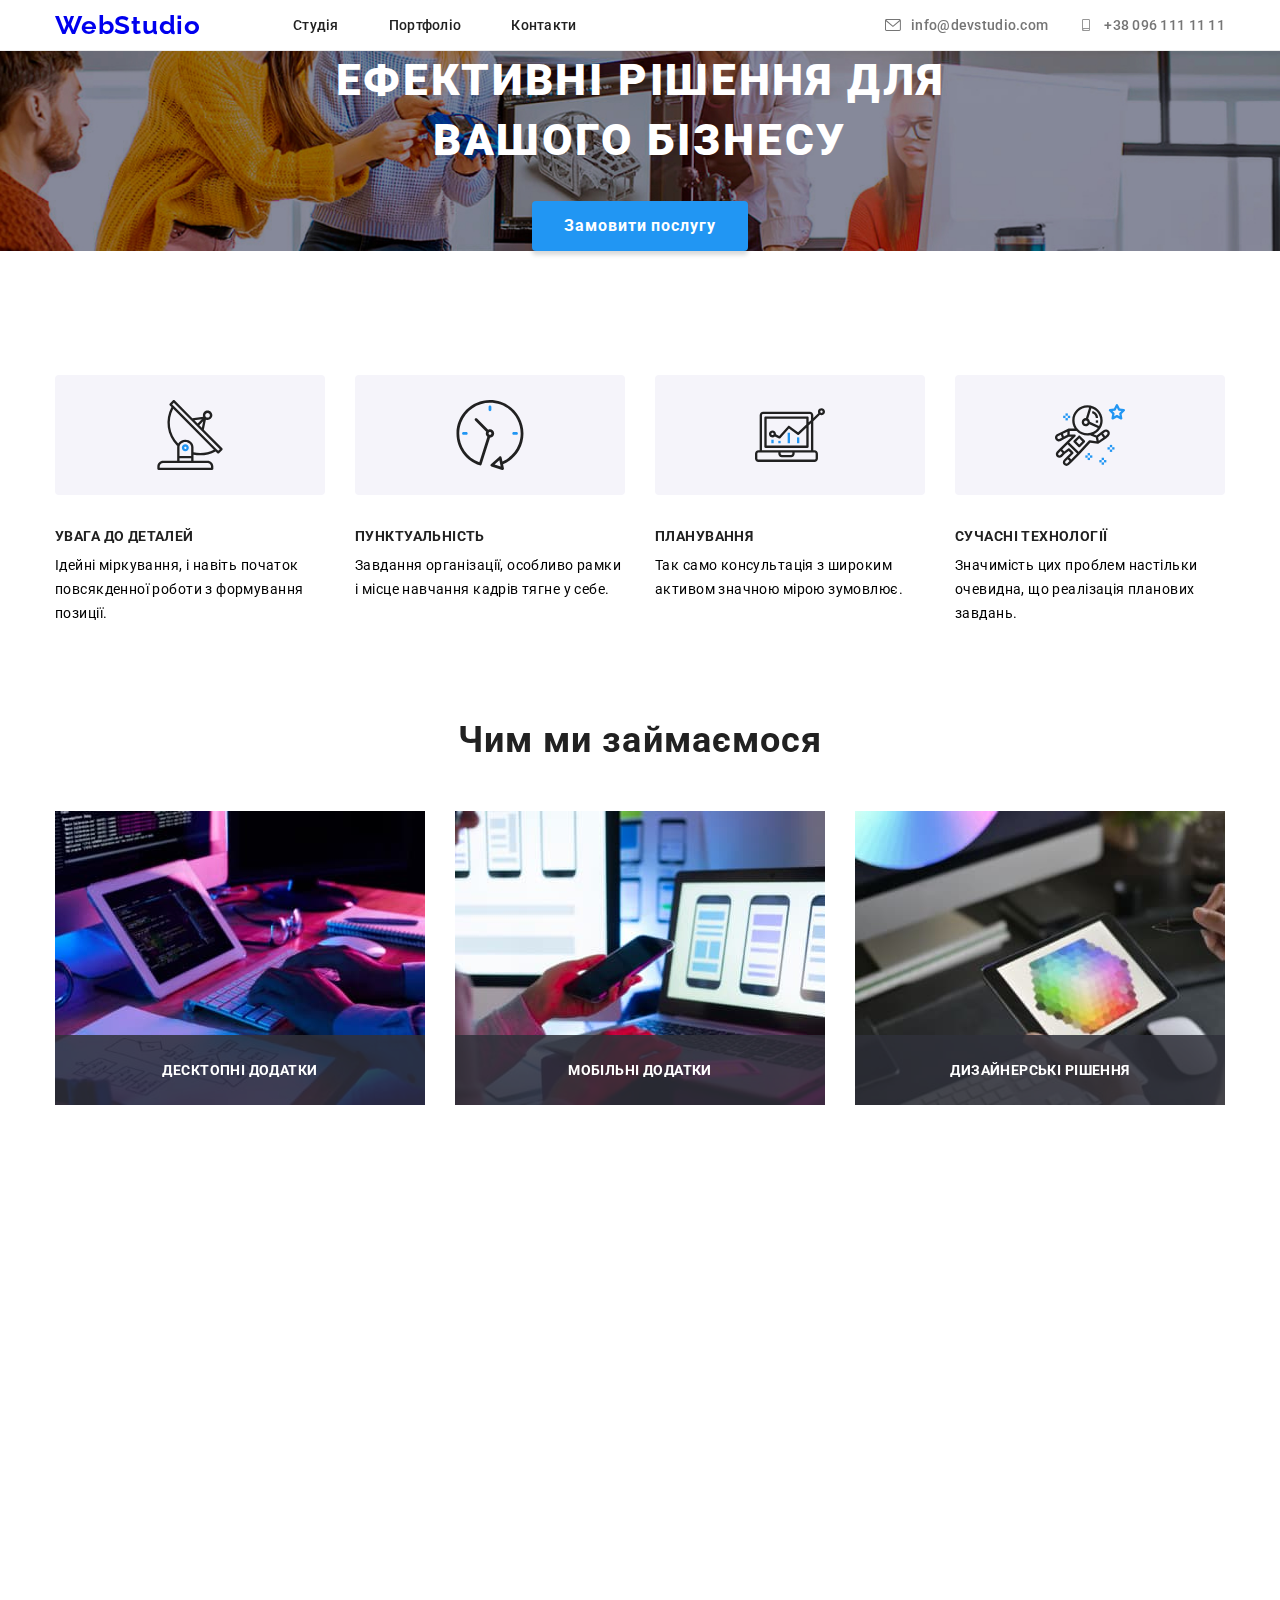
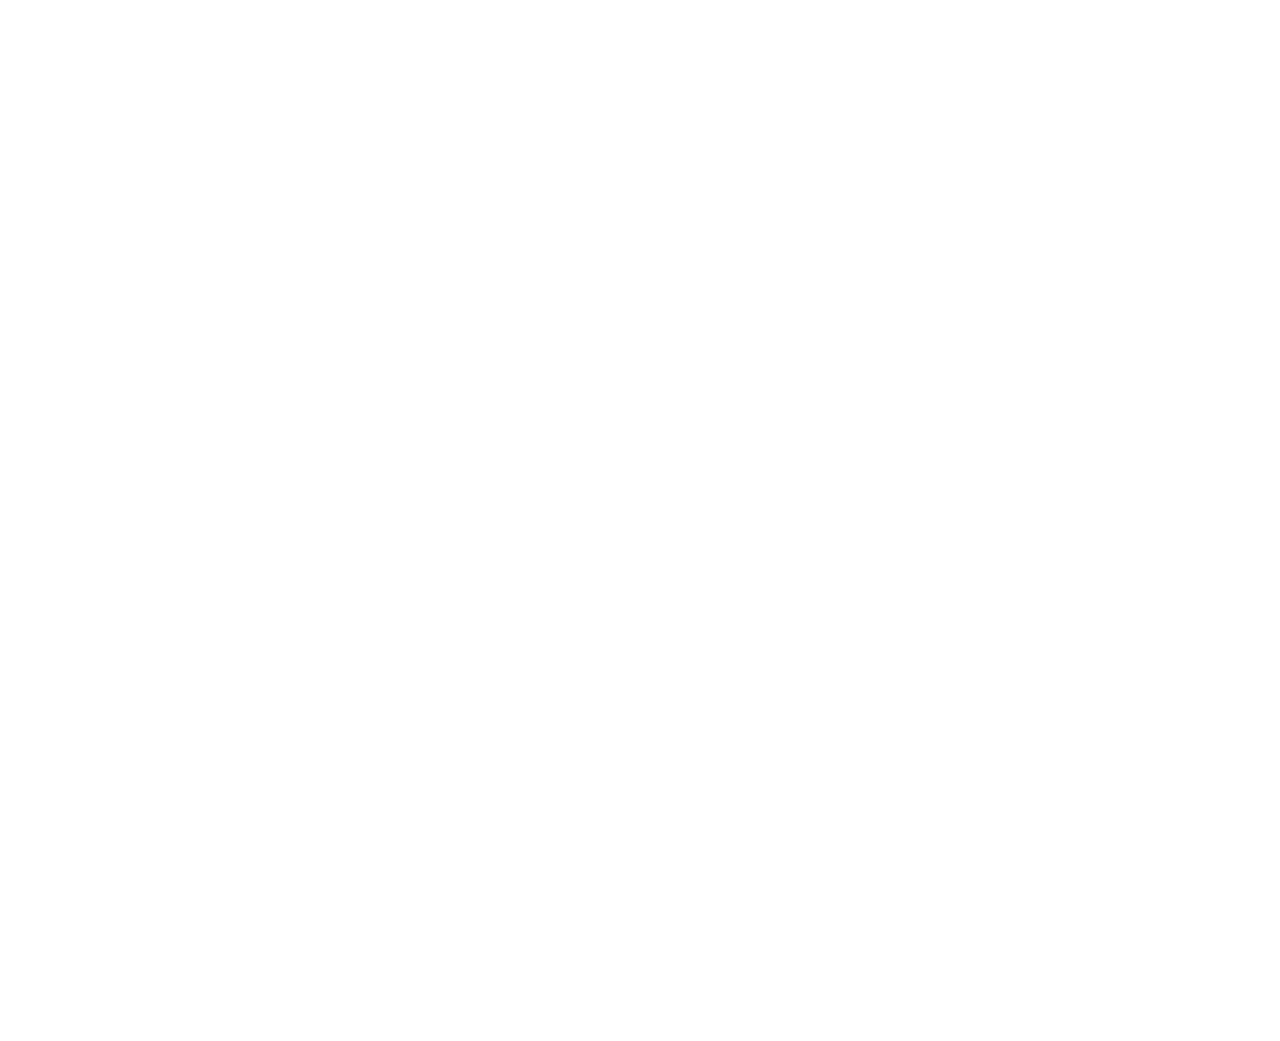
==== commit 8bb579e1: "update" ====
--- a/index.html
+++ b/index.html
@@ -20,10 +20,11 @@
   <body>
     <header class="header" data-aos="zoom-in-up">
       <div class="container">
-          <a class="header__logo logo" href="./index.html"
-            >Web<span class="header__span header__span--studio">Studio</span></a
+        <div class="header-spacer">
+          <a class="logo header-spacer__logo" href="./index.html"
+            >Web<span class="header-spacer__logo header-spacer__logo--studio">Studio</span></a
           >
-        <nav class="navigation">
+        <nav class="header-nav">
           <ul class="nav-list">
             <li class="nav-list__item">
               <a class="nav-list__link" href="./index.html">Студія</a>
@@ -36,15 +37,16 @@
             </li>
           </ul>
         </nav>
-        <div class="contact">
-            <a class="contact__link" href="mailto:info@devstudio.com">
-              <svg class="contact__icon contact__icon--email">
+      </div>
+        <div class="header-contact">
+            <a class="header-contact__link" href="mailto:info@devstudio.com">
+              <svg class="header-contact__icon header-contact__icon--email">
                 <use href="./images/symbol-defs.svg#icon-envelope"></use>
               </svg>
               info@devstudio.com</a
             >
-            <a class="contact__link" href="tel:+380961111111">
-              <svg class="contact__icon contact__icon--phone">
+            <a class="header-contact__link" href="tel:+380961111111">
+              <svg class="header-contact__icon header-contact__icon--phone">
                 <use href="./images/symbol-defs.svg#icon-smartphone"></use>
               </svg>
               +38 096 111 11 11</a
@@ -53,6 +55,7 @@
     </header>
     <main class="main">
       <section class="hero" data-aos="zoom-in-up">
+        <div class="her__overlay">
         <div class="container">
           <h1 class="hero__title">
             Ефективні рішення для <br />
@@ -62,6 +65,7 @@
             Замовити послугу
           </button>
         </div>
+      </div>
       </section>
       <section class="features" data-aos="zoom-in-up">
         <div class="container">
@@ -107,9 +111,6 @@
                 alt="coding"
                 width="370"
               />
-              <div class="work-list__text">
-                <p>Десктопні додатки</p>
-              </div>
             </li>
             <li class="work-list__item">
               <img
@@ -118,9 +119,6 @@
                 alt="working"
                 width="370"
               />
-              <div class="work-list__text">
-                <p>Мобільні додатки</p>
-              </div>
             </li>
             <li class="work-list__item">
               <img
@@ -129,9 +127,6 @@
                 alt="designing"
                 width="370"
               />
-              <div class="work-list__text">
-                <p>Дизайнерські рішення</p>
-              </div>
             </li>
           </ul>
         </div>
--- a/css/styles.min.css
+++ b/css/styles.min.css
@@ -1 +1 @@
-body{color:#212121;font-family:"Roboto",sans-serif;font-size:14px;font-style:normal;line-height:normal;font-weight:400}.container{width:1200px;padding:0 15px;margin:0 auto}button{cursor:pointer;-webkit-transition-duration:250ms;transition-duration:250ms}button:hover{-webkit-transform:scale(1.05);transform:scale(1.05)}ul{list-style-type:none}a{text-decoration:none}p,h1,h2,h3,h4,h5,h6{margin:0}ul,ol{padding-left:0;margin:0}.header{@e padding: 24px 0 25px}.header__span--studio{color:#212121}.header .container{display:-webkit-box;display:-ms-flexbox;display:flex;-webkit-box-align:center;-ms-flex-align:center;align-items:center;-webkit-box-pack:justify;-ms-flex-pack:justify;justify-content:space-between}.logo{color:#2196f3;font-family:"Raleway",sans-serif;font-weight:700;font-size:26px}.nav-list{display:-webkit-box;display:-ms-flexbox;display:flex;-webkit-box-align:center;-ms-flex-align:center;align-items:center;gap:50px}.nav-list__item{position:relative}.nav-list__link{color:#212121;font-weight:500;-webkit-transition:220ms cubic-bezier(0.6, 0, 0.4, 1);transition:220ms cubic-bezier(0.6, 0, 0.4, 1)}.nav-list__link:hover{color:#2196f3}.nav-list__link::after{content:"";background-color:#2196f3;border-radius:2px;width:0;height:4px;position:absolute;top:45px;left:0;-webkit-transition:width 220ms cubic-bezier(0.6, 0, 0.4, 1);transition:width 220ms cubic-bezier(0.6, 0, 0.4, 1)}.nav-list__link:hover::after{width:100%}.contact{display:-webkit-box;display:-ms-flexbox;display:flex;gap:49px}.contact__link{color:#757575;font-weight:500}.contact__link:hover svg{fill:#2196f3;-webkit-transition:fill 250ms cubic-bezier(0.4, 0, 0.2, 1);transition:fill 250ms cubic-bezier(0.4, 0, 0.2, 1)}.contact__link:hover{color:#2196f3;-webkit-transition:color 250ms cubic-bezier(0.4, 0, 0.2, 1);transition:color 250ms cubic-bezier(0.4, 0, 0.2, 1)}.contact__icon{fill:#757575;margin-right:11px}.contact__icon--email{width:16px;height:12px}.contact__icon--phone{width:16px;height:12px}.contact-email:hover svg,.contact-tel:hover svg{fill:#2196f3;-webkit-transition:fill 250ms cubic-bezier(0.4, 0, 0.2, 1);transition:fill 250ms cubic-bezier(0.4, 0, 0.2, 1)}.hero{background-color:#2f303a;padding:200px 0;background-image:-webkit-gradient(linear, left top, right top, from(rgba(47, 48, 58, 0.4)), to(rgba(47, 48, 58, 0.4))),url(../images/hero.jpg);background-image:linear-gradient(to right, rgba(47, 48, 58, 0.4), rgba(47, 48, 58, 0.4)),url(../images/hero.jpg);background-repeat:no-repeat;background-size:cover;background-position:center}.hero__title{color:#fff;text-align:center;font-size:44px;font-weight:900;line-height:1.4;text-transform:uppercase;margin-bottom:30px}.hero__btn{margin:0 auto}.hero__btn:hover{-webkit-animation:scale 1s ease infinite alternate;animation:scale 1s ease infinite alternate}.button{color:#fff;font-size:16px;font-weight:700;line-height:1.9;width:216px;height:50px;background-color:#2196f3;border:none;border-radius:4px;display:block;-webkit-box-shadow:0px 4px 4px 0px rgba(0,0,0,.15);box-shadow:0px 4px 4px 0px rgba(0,0,0,.15)}.button:hover{-webkit-transition:background-color 250ms cubic-bezier(0.4, 0, 0.2, 1);transition:background-color 250ms cubic-bezier(0.4, 0, 0.2, 1)}@-webkit-keyframes scale{0%{-webkit-transform:scale(1);transform:scale(1)}100%{-webkit-transform:scale(1.1);transform:scale(1.1)}}@keyframes scale{0%{-webkit-transform:scale(1);transform:scale(1)}100%{-webkit-transform:scale(1.1);transform:scale(1.1)}}.backdrop{position:fixed;top:0;left:0;width:100%;height:100%;background-color:rgba(0,0,0,.5);opacity:1;-webkit-transition:opacity 250ms cubic-bezier(0.4, 0, 0.2, 1);transition:opacity 250ms cubic-bezier(0.4, 0, 0.2, 1)}.is-hidden{opacity:0;pointer-events:none}.no-scroll{overflow:hidden}.modal{position:absolute;top:50%;left:50%;min-width:528px;min-height:581px;border-radius:4px;padding:40px;-webkit-box-shadow:0 2px 1px 0 rgba(0,0,0,.2),0 1px 1px 0 rgba(0,0,0,.14),0 1px 3px 0 rgba(0,0,0,.12);box-shadow:0 2px 1px 0 rgba(0,0,0,.2),0 1px 1px 0 rgba(0,0,0,.14),0 1px 3px 0 rgba(0,0,0,.12);background-color:#fff;-webkit-transform:translate(-50%, -50%);transform:translate(-50%, -50%);-webkit-transition:-webkit-transform 250ms cubic-bezier(0.4, 0, 0.2, 1);transition:-webkit-transform 250ms cubic-bezier(0.4, 0, 0.2, 1);transition:transform 250ms cubic-bezier(0.4, 0, 0.2, 1);transition:transform 250ms cubic-bezier(0.4, 0, 0.2, 1), -webkit-transform 250ms cubic-bezier(0.4, 0, 0.2, 1)}.modal__title{color:#212121;font-size:20px;text-align:center;margin-bottom:16px}.modal-list{display:-webkit-box;display:-ms-flexbox;display:flex;-ms-flex-wrap:wrap;flex-wrap:wrap;-webkit-box-orient:vertical;-webkit-box-direction:normal;-ms-flex-direction:column;flex-direction:column}.modal-list__item{position:relative;width:448px}.modal-list__label{color:#757575;font-size:12px}.modal-list__input{width:448px;height:40px;padding-left:40px;margin:7px 0 10px;border-radius:4px;border:1px solid rgba(33,33,33,.2);cursor:pointer;outline:#2196f3;-webkit-transition:border-color 250ms cubic-bezier(0.4, 0, 0.2, 1);transition:border-color 250ms cubic-bezier(0.4, 0, 0.2, 1)}.modal-list__input:hover,.modal-list__input:hover+.modal-list__input{border-color:#2196f3;fill:#2196f3;-webkit-transition:fill 250ms cubic-bezier(0.4, 0, 0.2, 1),border-color 250ms cubic-bezier(0.4, 0, 0.2, 1);transition:fill 250ms cubic-bezier(0.4, 0, 0.2, 1),border-color 250ms cubic-bezier(0.4, 0, 0.2, 1)}.modal-list__icon{position:absolute;top:37px;left:14px;width:13px;height:13px;-webkit-transition:fill 250ms cubic-bezier(0.4, 0, 0.2, 1);transition:fill 250ms cubic-bezier(0.4, 0, 0.2, 1)}.modal-list__comment{margin:6px 0 10px;padding:11px;width:448px;height:120px;border-radius:4px;border:1px solid rgba(33,33,33,.2);resize:none;cursor:text}.modal-list__comment:hover,.modal-list__comment:focus{border-color:#2196f3;outline-color:#2196f3;-webkit-transition:border-color 250ms cubic-bezier(0.4, 0, 0.2, 1),outline-color 250ms cubic-bezier(0.4, 0, 0.2, 1);transition:border-color 250ms cubic-bezier(0.4, 0, 0.2, 1),outline-color 250ms cubic-bezier(0.4, 0, 0.2, 1)}.modal__box{display:-webkit-box;display:-ms-flexbox;display:flex;-webkit-box-align:center;-ms-flex-align:center;align-items:center;-webkit-box-pack:center;-ms-flex-pack:center;justify-content:center;gap:8px}.modal__text{color:#757575;line-height:1.71}.modal__checkbox{position:relative;width:16px;height:15px;border-radius:1px;outline:2px solid #212121;-webkit-appearance:none;-moz-appearance:none;appearance:none;cursor:pointer}.modal__checkbox:checked::after{content:"";display:-webkit-box;display:-ms-flexbox;display:flex;-webkit-box-pack:center;-ms-flex-pack:center;justify-content:center;-webkit-box-align:center;-ms-flex-align:center;align-items:center;position:absolute;width:100%;height:100%;color:#fff;border-radius:2px;outline:3px solid #2196f3;background-color:#2196f3;background-image:url(../images/modal/check.svg);background-position:center;background-repeat:no-repeat}.modal__link{text-decoration:underline;color:#2196f3}.modal__btn-submit{width:200px;margin:30px auto 0}.modal__btn-close{position:absolute;top:8px;right:8px;padding:8px 11px;border:1px solid rgba(0,0,0,.1);border-radius:100%;background-color:#fff}.modal__icon-close{width:11px;height:11px}.modal__icon-close:hover{fill:#2196f3;-webkit-transition:fill 250ms cubic-bezier(0.4, 0, 0.2, 1);transition:fill 250ms cubic-bezier(0.4, 0, 0.2, 1)}.features{padding-top:94px;padding-bottom:94px}.features-list{display:-webkit-box;display:-ms-flexbox;display:flex;gap:30px}.features-list__item{max-width:270px}.features-list__item::before{content:"";display:block;height:120px;background-color:#f5f4fa;background-repeat:no-repeat;background-position:center;border-radius:4px;margin-top:30px;margin-bottom:30px}.features-list__item:first-child::before{background-image:url("../images/features/antenna.svg")}.features-list__item:nth-child(2)::before{background-image:url("../images/features/clock.svg")}.features-list__item:nth-child(3)::before{background-image:url("../images/features/diagram.svg")}.features-list__item:last-child::before{background-image:url("../images/features/astronaut.svg")}.features-list__title{color:#212121;font-weight:700;text-transform:uppercase;margin-bottom:10px}.features-list__text{color:#757575;line-height:1.7}.work{padding-bottom:94px}.work__title{color:#212121;text-align:center;font-size:36px;font-weight:700;margin-bottom:50px}.work-list{display:-webkit-box;display:-ms-flexbox;display:flex;gap:30px}.work-list__item{position:relative}.work-list__img{width:370px;height:294px}.work-list__text{width:100%;font-weight:700;font-size:14px;text-transform:uppercase;text-align:center;color:#fff;background-color:rgba(47,48,58,.8);padding:27px;letter-spacing:.03em;position:absolute;bottom:3px}.team{background:#f5f4fa;padding-bottom:94px;padding-top:94px}.team__title{color:#212121;text-align:center;font-size:36px;font-weight:700;margin-bottom:50px}.team-list{display:-webkit-box;display:-ms-flexbox;display:flex;gap:30px}.team-list__item{padding-bottom:30px}.team-list__info{width:270px;height:428px;border-radius:0px 0px 4px 4px;background:#fff}.team-list__info:hover{-webkit-box-shadow:0px 2px 1px 0px rgba(0,0,0,.2),0px 1px 1px 0px rgba(0,0,0,.14),0px 1px 3px 0px rgba(0,0,0,.12);box-shadow:0px 2px 1px 0px rgba(0,0,0,.2),0px 1px 1px 0px rgba(0,0,0,.14),0px 1px 3px 0px rgba(0,0,0,.12)}.team-list__img{width:270px;height:260px}.team-list__name{color:#212121;text-align:center;font-weight:500;margin:30px 0 10px}.team-list__prof{color:#757575;text-align:center}.networks-list{display:-webkit-box;display:-ms-flexbox;display:flex;-webkit-box-pack:center;-ms-flex-pack:center;justify-content:center;-webkit-box-align:center;-ms-flex-align:center;align-items:center;gap:10px;margin-top:20px}.networks-list__item{padding:12px;border-radius:22px;cursor:pointer;-webkit-transition:background-color 250ms cubic-bezier(0.4, 0, 0.2, 1),fill 250ms cubic-bezier(0.4, 0, 0.2, 1);transition:background-color 250ms cubic-bezier(0.4, 0, 0.2, 1),fill 250ms cubic-bezier(0.4, 0, 0.2, 1)}.networks-list__item:hover{background-color:#2196f3}.networks-list__item:hover svg{fill:#fff}.networks-list__icon{fill:#afb1b8;width:20px;height:20px}.networks-list__icon:hover{fill:#fff}.brands{padding:95px 0}.brands__title{font-weight:700;font-size:36px;letter-spacing:.03em;text-align:center;color:#212121;margin-bottom:59px}.brands-list{display:-webkit-box;display:-ms-flexbox;display:flex;-webkit-box-pack:justify;-ms-flex-pack:justify;justify-content:space-between;-webkit-box-align:center;-ms-flex-align:center;align-items:center}.brands-list__item{width:170px;height:92px;border:1px solid #afb1b8;border-radius:4px;padding:17px 30px}.brands-list__item:hover{border-color:#2196f3;cursor:pointer;-webkit-transition:border-color 250ms cubic-bezier(0.4, 0, 0.2, 1);transition:border-color 250ms cubic-bezier(0.4, 0, 0.2, 1)}.brands-list__item:hover svg{fill:#2196f3;cursor:pointer;-webkit-transition:fill 250ms cubic-bezier(0.4, 0, 0.2, 1);transition:fill 250ms cubic-bezier(0.4, 0, 0.2, 1)}.brands-list__icon{width:106px;height:60px;fill:#afb1b8}.footer{background-color:#2f303a;padding:60px 0}.footer .container{display:-webkit-box;display:-ms-flexbox;display:flex;-webkit-box-align:center;-ms-flex-align:center;align-items:center;gap:70px}.footer-contacts{display:-webkit-box;display:-ms-flexbox;display:flex;-webkit-box-orient:vertical;-webkit-box-direction:normal;-ms-flex-direction:column;flex-direction:column;padding-top:16px}.footer-contacts__logo{margin-bottom:20px}.footer-contacts__logo--studio{color:#fff}.address{display:-webkit-box;display:-ms-flexbox;display:flex;-webkit-box-orient:vertical;-webkit-box-direction:normal;-ms-flex-direction:column;flex-direction:column;gap:9px}.address__city{color:#fff;line-height:1.7}.address__contact{color:rgba(255,255,255,.6);font-size:14px;line-height:1.7}.footer-social__title{font-weight:700;font-size:14px;letter-spacing:.03em;text-transform:uppercase;color:#fff;margin-bottom:20px}.networks-list__item{display:inline-block;padding:12px;border-radius:22px;background-color:rgba(255,255,255,.1);-webkit-transition:background-color 250ms cubic-bezier(0.4, 0, 0.2, 1);transition:background-color 250ms cubic-bezier(0.4, 0, 0.2, 1)}.networks-list__item:hover{background-color:#2196f3;cursor:pointer}.networks-list__icon--footer{fill:#fff;width:20px;height:20px}.footer-subscribe{position:relative;left:0;top:5px}.footer-form{display:-webkit-box;display:-ms-flexbox;display:flex;-webkit-box-align:end;-ms-flex-align:end;align-items:flex-end;gap:12px}.footer-form__label{font-weight:700;color:#fff;display:-webkit-box;display:-ms-flexbox;display:flex;-webkit-box-orient:vertical;-webkit-box-direction:normal;-ms-flex-direction:column;flex-direction:column;gap:20px;text-transform:uppercase}.footer-form__input{border:1px solid rgba(255,255,255,.3);border-radius:4px;width:358px;height:50px;-webkit-box-shadow:0 4px 4px 0 rgba(0,0,0,.15);box-shadow:0 4px 4px 0 rgba(0,0,0,.15);background-color:rgba(33,150,243,0);padding:13px 15px;color:rgba(255,255,255,.6);font-size:16px}.footer-form__btn{display:-webkit-box;display:-ms-flexbox;display:flex;-webkit-box-pack:center;-ms-flex-pack:center;justify-content:center;-webkit-box-align:center;-ms-flex-align:center;align-items:center;gap:10px;padding:10px 30px;background-color:#2196f3;display:block;margin:0 auto;-webkit-box-shadow:0px 4px 4px 0px rgba(0,0,0,.15);box-shadow:0px 4px 4px 0px rgba(0,0,0,.15)}.footer-form__icon{width:21px;height:21px;fill:#fff}/*# sourceMappingURL=styles.min.css.map */+body{color:#000;background-color:#fff;font-family:"Roboto", sans-serif;font-size:14px;font-style:normal;line-height:normal;font-weight:400}.container{width:100%;max-width:767px;min-width:320px;padding:0 15px;margin:0 auto}@media(min-width: 768px){.container{max-width:768px}}@media(min-width: 1200px){.container{max-width:1200px}}.header,.main,.footer{min-width:320px}ul{list-style-type:none}a{text-decoration:none}p,h1,h2,h3,p,ul,button{padding:0;margin:0}address{font-style:normal}img{display:block}button{display:block;border:none}.header{padding:10px 0;border-bottom:1px solid #ececec}@media(min-width: 768px){.header{padding:21 0px}}@media(min-width: 1200px){.header{padding:26 0px}}.header .container{display:-webkit-box;display:-ms-flexbox;display:flex;-ms-flex-wrap:wrap;flex-wrap:wrap;-webkit-box-pack:justify;-ms-flex-pack:justify;justify-content:space-between;-webkit-box-align:center;-ms-flex-align:center;align-items:center;-webkit-box-orient:horizontal;-webkit-box-direction:normal;-ms-flex-direction:row;flex-direction:row}.header-spacer{display:-webkit-box;display:-ms-flexbox;display:flex;-ms-flex-wrap:wrap;flex-wrap:wrap;-webkit-box-pack:justify;-ms-flex-pack:justify;justify-content:space-between;-webkit-box-align:center;-ms-flex-align:center;align-items:center;-webkit-box-orient:horizontal;-webkit-box-direction:normal;-ms-flex-direction:row;flex-direction:row}@media(min-width: 768px){.header-spacer{gap:88px}}@media(min-width: 1200px){.header-spacer{gap:92px}}.header-spacer__logo{-webkit-animation:changeColWebHeader 2s ease infinite alternate forwards;animation:changeColWebHeader 2s ease infinite alternate forwards}.header-spacer__logo--studio{-webkit-animation:changeColStudioHeader 2s ease infinite alternate forwards;animation:changeColStudioHeader 2s ease infinite alternate forwards}.logo{display:block;font-family:"Raleway", sans-serif;font-size:24px;font-weight:700;line-height:normal;letter-spacing:.03em;text-align:left;text-transform:none;text-decoration:none;font-style:normal}@media(min-width: 1200px){.logo{font-size:26px}}@-webkit-keyframes changeColWebHeader{0%{color:#2196f3}100%{color:#000}}@keyframes changeColWebHeader{0%{color:#2196f3}100%{color:#000}}@-webkit-keyframes changeColStudioHeader{0%{color:#000}100%{color:#2196f3}}@keyframes changeColStudioHeader{0%{color:#000}100%{color:#2196f3}}.header-nav,.header-contact{display:none}@media(min-width: 768px){.header-nav,.header-contact{display:block}}@media(min-width: 768px){.nav-list{display:-webkit-box;display:-ms-flexbox;display:flex;-ms-flex-wrap:wrap;flex-wrap:wrap;-webkit-box-pack:justify;-ms-flex-pack:justify;justify-content:space-between;-webkit-box-align:center;-ms-flex-align:center;align-items:center;-webkit-box-orient:horizontal;-webkit-box-direction:normal;-ms-flex-direction:row;flex-direction:row;gap:50px}}.nav-list__item{position:relative}@media(min-width: 768px){.nav-list__link{color:#212121;font-size:14px;font-weight:500;line-height:normal;letter-spacing:.02em;text-align:left;text-transform:none;text-decoration:none;font-style:normal;-webkit-transition:220ms cubic-bezier(0.6, 0, 0.4, 1);transition:220ms cubic-bezier(0.6, 0, 0.4, 1)}.nav-list__link:hover{color:#2196f3}.nav-list__link::after{content:"";background-color:#2196f3;border-radius:2px;width:0;height:4px;position:absolute;top:45px;left:0;-webkit-transition:width 220ms cubic-bezier(0.6, 0, 0.4, 1);transition:width 220ms cubic-bezier(0.6, 0, 0.4, 1)}.nav-list__link:hover::after{width:100%}}@media(min-width: 768px){.header-contact{display:-webkit-box;display:-ms-flexbox;display:flex;-ms-flex-wrap:wrap;flex-wrap:wrap;-webkit-box-pack:center;-ms-flex-pack:center;justify-content:center;-webkit-box-align:start;-ms-flex-align:start;align-items:flex-start;-webkit-box-orient:vertical;-webkit-box-direction:normal;-ms-flex-direction:column;flex-direction:column;gap:10px}}@media(min-width: 1200px){.header-contact{display:-webkit-box;display:-ms-flexbox;display:flex;-ms-flex-wrap:wrap;flex-wrap:wrap;-webkit-box-pack:center;-ms-flex-pack:center;justify-content:center;-webkit-box-align:center;-ms-flex-align:center;align-items:center;-webkit-box-orient:horizontal;-webkit-box-direction:normal;-ms-flex-direction:row;flex-direction:row;gap:30px}}@media(min-width: 768px){.header-contact__link{display:-webkit-box;display:-ms-flexbox;display:flex;-ms-flex-wrap:wrap;flex-wrap:wrap;-webkit-box-pack:center;-ms-flex-pack:center;justify-content:center;-webkit-box-align:center;-ms-flex-align:center;align-items:center;-webkit-box-orient:horizontal;-webkit-box-direction:normal;-ms-flex-direction:row;flex-direction:row;gap:10px;font-size:14px;font-weight:500;line-height:normal;letter-spacing:.02em;text-align:left;text-transform:none;text-decoration:none;font-style:normal;color:#757575;-webkit-transition:fill 250ms cubic-bezier(0.4, 0, 0.2, 1);transition:fill 250ms cubic-bezier(0.4, 0, 0.2, 1)}.header-contact__link:hover,.header-contact__link:focus{color:#2196f3}}@media(min-width: 768px){.header-contact__icon{fill:#757575;-webkit-transition:fill 250ms cubic-bezier(0.4, 0, 0.2, 1);transition:fill 250ms cubic-bezier(0.4, 0, 0.2, 1)}.header-contact__icon--email{width:14px;height:10px}.header-contact__icon--phone{width:14px;height:12px}}@media(min-width: 1200px){.header-contact__icon--email{width:16px;height:12px}.header-contact__icon--phone{width:16px;height:12px}}.header-contact__link:hover .header-contact__icon,.header-contact__link:focus .header-contact__icon{fill:#2196f3}.hero{background-color:#000;background-image:url(../images/hero.jpg);background-repeat:no-repeat;background-size:cover;background-position:center}.hero__overlay{padding:118px 0;background-color:rgba(47,48,58,.4)}@media(min-width: 1200px){.hero__overlay{padding:200px 0}}.hero__title{max-width:360px;color:#fff;font-size:26px;font-weight:900;line-height:1.36;letter-spacing:.06em;text-align:center;text-transform:uppercase;text-decoration:none;font-style:normal;margin:0 auto 30px}@media(min-width: 1200px){.hero__title{max-width:696px;font-size:44px}}.hero__btn{width:200px;height:50px;display:block;border:none;border-radius:4px;font-family:"Roboto", sans-serif;background-color:#2196f3;color:#fff;-webkit-box-shadow:0 4px 4px 0 rgba(0,0,0,.15);box-shadow:0 4px 4px 0 rgba(0,0,0,.15);cursor:pointer;font-size:16px;font-weight:700;line-height:1.87;letter-spacing:.06em;text-align:center;text-transform:none;text-decoration:none;font-style:normal;margin:0 auto}@media(min-width: 1200px){.hero__btn{width:216px;height:50px;display:block;border:none;border-radius:4px;font-family:"Roboto", sans-serif;background-color:#2196f3;color:#fff;-webkit-box-shadow:0 4px 4px 0 rgba(0,0,0,.15);box-shadow:0 4px 4px 0 rgba(0,0,0,.15);cursor:pointer}}.backdrop{position:fixed;top:0;left:0;width:100%;height:100%;background-color:rgba(0,0,0,.5);opacity:1;-webkit-transition:opacity 250ms cubic-bezier(0.4, 0, 0.2, 1);transition:opacity 250ms cubic-bezier(0.4, 0, 0.2, 1)}.is-hidden{opacity:0;pointer-events:none}.no-scroll{overflow:hidden}.modal{position:absolute;top:50%;left:50%;min-width:528px;min-height:581px;border-radius:4px;padding:40px;-webkit-box-shadow:0 2px 1px 0 rgba(0,0,0,.2),0 1px 1px 0 rgba(0,0,0,.14),0 1px 3px 0 rgba(0,0,0,.12);box-shadow:0 2px 1px 0 rgba(0,0,0,.2),0 1px 1px 0 rgba(0,0,0,.14),0 1px 3px 0 rgba(0,0,0,.12);background-color:#fff;-webkit-transform:translate(-50%, -50%);transform:translate(-50%, -50%);-webkit-transition:-webkit-transform 250ms cubic-bezier(0.4, 0, 0.2, 1);transition:-webkit-transform 250ms cubic-bezier(0.4, 0, 0.2, 1);transition:transform 250ms cubic-bezier(0.4, 0, 0.2, 1);transition:transform 250ms cubic-bezier(0.4, 0, 0.2, 1), -webkit-transform 250ms cubic-bezier(0.4, 0, 0.2, 1)}.modal__title{color:#212121;font-size:20px;text-align:center;margin-bottom:16px}.modal-list{display:-webkit-box;display:-ms-flexbox;display:flex;-ms-flex-wrap:wrap;flex-wrap:wrap;-webkit-box-orient:vertical;-webkit-box-direction:normal;-ms-flex-direction:column;flex-direction:column}.modal-list__item{position:relative;width:448px}.modal-list__label{font-size:12px}.modal-list__input{width:448px;height:40px;padding-left:40px;margin:7px 0 10px;border-radius:4px;border:1px solid rgba(33,33,33,.2);cursor:pointer;-webkit-transition:border-color 250ms cubic-bezier(0.4, 0, 0.2, 1);transition:border-color 250ms cubic-bezier(0.4, 0, 0.2, 1)}.modal-list__input:hover,.modal-list__input:hover+.modal-list__input{-webkit-transition:fill 250ms cubic-bezier(0.4, 0, 0.2, 1),border-color 250ms cubic-bezier(0.4, 0, 0.2, 1);transition:fill 250ms cubic-bezier(0.4, 0, 0.2, 1),border-color 250ms cubic-bezier(0.4, 0, 0.2, 1)}.modal-list__icon{position:absolute;top:37px;left:14px;width:13px;height:13px;-webkit-transition:fill 250ms cubic-bezier(0.4, 0, 0.2, 1);transition:fill 250ms cubic-bezier(0.4, 0, 0.2, 1)}.modal-list__comment{margin:6px 0 10px;padding:11px;width:448px;height:120px;border-radius:4px;border:1px solid rgba(33,33,33,.2);resize:none;cursor:text}.modal-list__comment:hover,.modal-list__comment:focus{-webkit-transition:border-color 250ms cubic-bezier(0.4, 0, 0.2, 1),outline-color 250ms cubic-bezier(0.4, 0, 0.2, 1);transition:border-color 250ms cubic-bezier(0.4, 0, 0.2, 1),outline-color 250ms cubic-bezier(0.4, 0, 0.2, 1)}.modal__box{display:-webkit-box;display:-ms-flexbox;display:flex;-webkit-box-align:center;-ms-flex-align:center;align-items:center;-webkit-box-pack:center;-ms-flex-pack:center;justify-content:center;gap:8px}.modal__text{line-height:1.71}.modal__checkbox{position:relative;width:16px;height:15px;border-radius:1px;outline:2px solid #212121;-webkit-appearance:none;-moz-appearance:none;appearance:none;cursor:pointer}.modal__checkbox:checked::after{content:"";display:-webkit-box;display:-ms-flexbox;display:flex;-webkit-box-pack:center;-ms-flex-pack:center;justify-content:center;-webkit-box-align:center;-ms-flex-align:center;align-items:center;position:absolute;width:100%;height:100%;color:#fff;border-radius:2px;outline:3px solid;background-image:url(../images/modal/check.svg);background-position:center;background-repeat:no-repeat}.modal__link{text-decoration:underline}.modal__btn-submit{width:200px;margin:30px auto 0}.modal__btn-close{position:absolute;top:8px;right:8px;padding:8px 11px;border:1px solid rgba(0,0,0,.1);border-radius:100%;background-color:#fff}.modal__icon-close{width:11px;height:11px}.modal__icon-close:hover{-webkit-transition:fill 250ms cubic-bezier(0.4, 0, 0.2, 1);transition:fill 250ms cubic-bezier(0.4, 0, 0.2, 1)}.features{padding:60px 0}@media(min-width: 1200px){.features{padding:94px 0}}.features-list{display:-webkit-box;display:-ms-flexbox;display:flex;-ms-flex-wrap:wrap;flex-wrap:wrap;-webkit-box-pack:justify;-ms-flex-pack:justify;justify-content:space-between;-webkit-box-align:start;-ms-flex-align:start;align-items:flex-start;-webkit-box-orient:horizontal;-webkit-box-direction:normal;-ms-flex-direction:row;flex-direction:row;gap:30px}.features-list__item{-webkit-box-flex:1;-ms-flex:1 1 100%;flex:1 1 100%}@media(min-width: 768px){.features-list__item{-ms-flex-preferred-size:calc((100% - 30px)/2);flex-basis:calc((100% - 30px)/2)}}@media(min-width: 1200px){.features-list__item{-ms-flex-preferred-size:calc((100% - 90px)/4);flex-basis:calc((100% - 90px)/4)}}.features-list__item::before{content:"";display:inline-block;width:100%;height:120px;background-color:#f5f4fa;background-repeat:no-repeat;background-position:center;border-radius:4px;margin-top:30px;margin-bottom:30px}.features-list__item:first-child::before{background-image:url("../images/features/antenna.svg")}.features-list__item:nth-child(2)::before{background-image:url("../images/features/clock.svg")}.features-list__item:nth-child(3)::before{background-image:url("../images/features/diagram.svg")}.features-list__item:last-child::before{background-image:url("../images/features/astronaut.svg")}.features-list__title{color:#212121;font-size:14px;font-weight:700;line-height:normal;letter-spacing:.03em;text-align:center;text-transform:uppercase;text-decoration:none;font-style:normal;margin-bottom:10px}@media(min-width: 768px){.features-list__title{text-align:left}}.features-list__text{font-size:14px;font-weight:400;line-height:1.71;letter-spacing:.03em;text-align:left;text-transform:none;text-decoration:none;font-style:normal}.work{display:none}@media(min-width: 1200px){.work{display:block;padding-bottom:94px}}@media(min-width: 1200px){.work__title{color:#212121;font-size:36px;font-weight:700;line-height:normal;letter-spacing:.03em;text-align:center;text-transform:none;text-decoration:none;font-style:normal;margin-bottom:50px}}.work-list{display:-webkit-box;display:-ms-flexbox;display:flex;-ms-flex-wrap:wrap;flex-wrap:wrap;-webkit-box-pack:justify;-ms-flex-pack:justify;justify-content:space-between;-webkit-box-align:center;-ms-flex-align:center;align-items:center;-webkit-box-orient:horizontal;-webkit-box-direction:normal;-ms-flex-direction:row;flex-direction:row}.work-list__item{width:370px;height:294px;position:relative}.work-list__item::after{content:"";display:-webkit-box;display:-ms-flexbox;display:flex;-ms-flex-wrap:wrap;flex-wrap:wrap;-webkit-box-pack:center;-ms-flex-pack:center;justify-content:center;-webkit-box-align:center;-ms-flex-align:center;align-items:center;-webkit-box-orient:horizontal;-webkit-box-direction:normal;-ms-flex-direction:row;flex-direction:row;position:absolute;bottom:0;width:100%;height:70px;background-color:rgba(47,48,58,.8470588235);color:#fff;font-size:14px;font-weight:700;line-height:normal;letter-spacing:.03em;text-align:center;text-transform:uppercase;text-decoration:none;font-style:normal}.work-list__item:nth-child(1)::after{content:"Десктопні додатки"}.work-list__item:nth-child(2)::after{content:"Мобільні додатки"}.work-list__item:nth-child(3)::after{content:"Дизайнерські рішення"}.team{padding-bottom:94px;padding-top:94px}.team__title{color:#000;text-align:center;font-size:36px;font-weight:700;margin-bottom:50px}.team-list{display:-webkit-box;display:-ms-flexbox;display:flex;gap:30px}.team-list__item{padding-bottom:30px}.team-list__info{width:270px;height:428px;border-radius:0px 0px 4px 4px;background:#fff}.team-list__info:hover{-webkit-box-shadow:0px 2px 1px 0px rgba(0,0,0,.2),0px 1px 1px 0px rgba(0,0,0,.14),0px 1px 3px 0px rgba(0,0,0,.12);box-shadow:0px 2px 1px 0px rgba(0,0,0,.2),0px 1px 1px 0px rgba(0,0,0,.14),0px 1px 3px 0px rgba(0,0,0,.12)}.team-list__img{width:270px;height:260px}.team-list__name{color:#000;text-align:center;font-weight:500;margin:30px 0 10px}.team-list__prof{text-align:center}.networks-list{display:-webkit-box;display:-ms-flexbox;display:flex;-webkit-box-pack:center;-ms-flex-pack:center;justify-content:center;-webkit-box-align:center;-ms-flex-align:center;align-items:center;gap:10px;margin-top:20px}.networks-list__item{padding:12px;border-radius:22px;cursor:pointer;-webkit-transition:background-color 250ms cubic-bezier(0.4, 0, 0.2, 1),fill 250ms cubic-bezier(0.4, 0, 0.2, 1);transition:background-color 250ms cubic-bezier(0.4, 0, 0.2, 1),fill 250ms cubic-bezier(0.4, 0, 0.2, 1)}.networks-list__item:hover svg{fill:#fff}.networks-list__icon{fill:#afb1b8;width:20px;height:20px}.networks-list__icon:hover{fill:#fff}.brands{padding:95px 0}.brands__title{font-weight:700;font-size:36px;letter-spacing:.03em;text-align:center;color:#000;margin-bottom:59px}.brands-list{display:-webkit-box;display:-ms-flexbox;display:flex;-webkit-box-pack:justify;-ms-flex-pack:justify;justify-content:space-between;-webkit-box-align:center;-ms-flex-align:center;align-items:center}.brands-list__item{width:170px;height:92px;border:1px solid #afb1b8;border-radius:4px;padding:17px 30px}.brands-list__item:hover{cursor:pointer;-webkit-transition:border-color 250ms cubic-bezier(0.4, 0, 0.2, 1);transition:border-color 250ms cubic-bezier(0.4, 0, 0.2, 1)}.brands-list__item:hover svg{cursor:pointer;-webkit-transition:fill 250ms cubic-bezier(0.4, 0, 0.2, 1);transition:fill 250ms cubic-bezier(0.4, 0, 0.2, 1)}.brands-list__icon{width:106px;height:60px;fill:#afb1b8}.footer{background-color:#2f303a;padding:60px 0}.footer .container{display:-webkit-box;display:-ms-flexbox;display:flex;-webkit-box-align:center;-ms-flex-align:center;align-items:center;gap:70px}.footer-contacts{display:-webkit-box;display:-ms-flexbox;display:flex;-webkit-box-orient:vertical;-webkit-box-direction:normal;-ms-flex-direction:column;flex-direction:column;padding-top:16px}.footer-contacts__logo{margin-bottom:20px}.footer-contacts__logo--studio{color:#fff}.address{display:-webkit-box;display:-ms-flexbox;display:flex;-webkit-box-orient:vertical;-webkit-box-direction:normal;-ms-flex-direction:column;flex-direction:column;gap:9px}.address__city{color:#fff;line-height:1.7}.address__contact{color:rgba(255,255,255,.6);font-size:14px;line-height:1.7}.footer-social__title{font-weight:700;font-size:14px;letter-spacing:.03em;text-transform:uppercase;color:#fff;margin-bottom:20px}.networks-list__item{display:inline-block;padding:12px;border-radius:22px;background-color:rgba(255,255,255,.1);-webkit-transition:background-color 250ms cubic-bezier(0.4, 0, 0.2, 1);transition:background-color 250ms cubic-bezier(0.4, 0, 0.2, 1)}.networks-list__item:hover{cursor:pointer}.networks-list__icon--footer{fill:#fff;width:20px;height:20px}.footer-subscribe{position:relative;left:0;top:5px}.footer-form{display:-webkit-box;display:-ms-flexbox;display:flex;-webkit-box-align:end;-ms-flex-align:end;align-items:flex-end;gap:12px}.footer-form__label{font-weight:700;color:#fff;display:-webkit-box;display:-ms-flexbox;display:flex;-webkit-box-orient:vertical;-webkit-box-direction:normal;-ms-flex-direction:column;flex-direction:column;gap:20px;text-transform:uppercase}.footer-form__input{border:1px solid rgba(255,255,255,.3);border-radius:4px;width:358px;height:50px;-webkit-box-shadow:0 4px 4px 0 rgba(0,0,0,.15);box-shadow:0 4px 4px 0 rgba(0,0,0,.15);background-color:rgba(33,150,243,0);padding:13px 15px;color:rgba(255,255,255,.6);font-size:16px}.footer-form__btn{display:-webkit-box;display:-ms-flexbox;display:flex;-webkit-box-pack:center;-ms-flex-pack:center;justify-content:center;-webkit-box-align:center;-ms-flex-align:center;align-items:center;gap:10px;padding:10px 30px;display:block;margin:0 auto;-webkit-box-shadow:0px 4px 4px 0px rgba(0,0,0,.15);box-shadow:0px 4px 4px 0px rgba(0,0,0,.15)}.footer-form__icon{width:21px;height:21px;fill:#fff}/*# sourceMappingURL=styles.min.css.map */